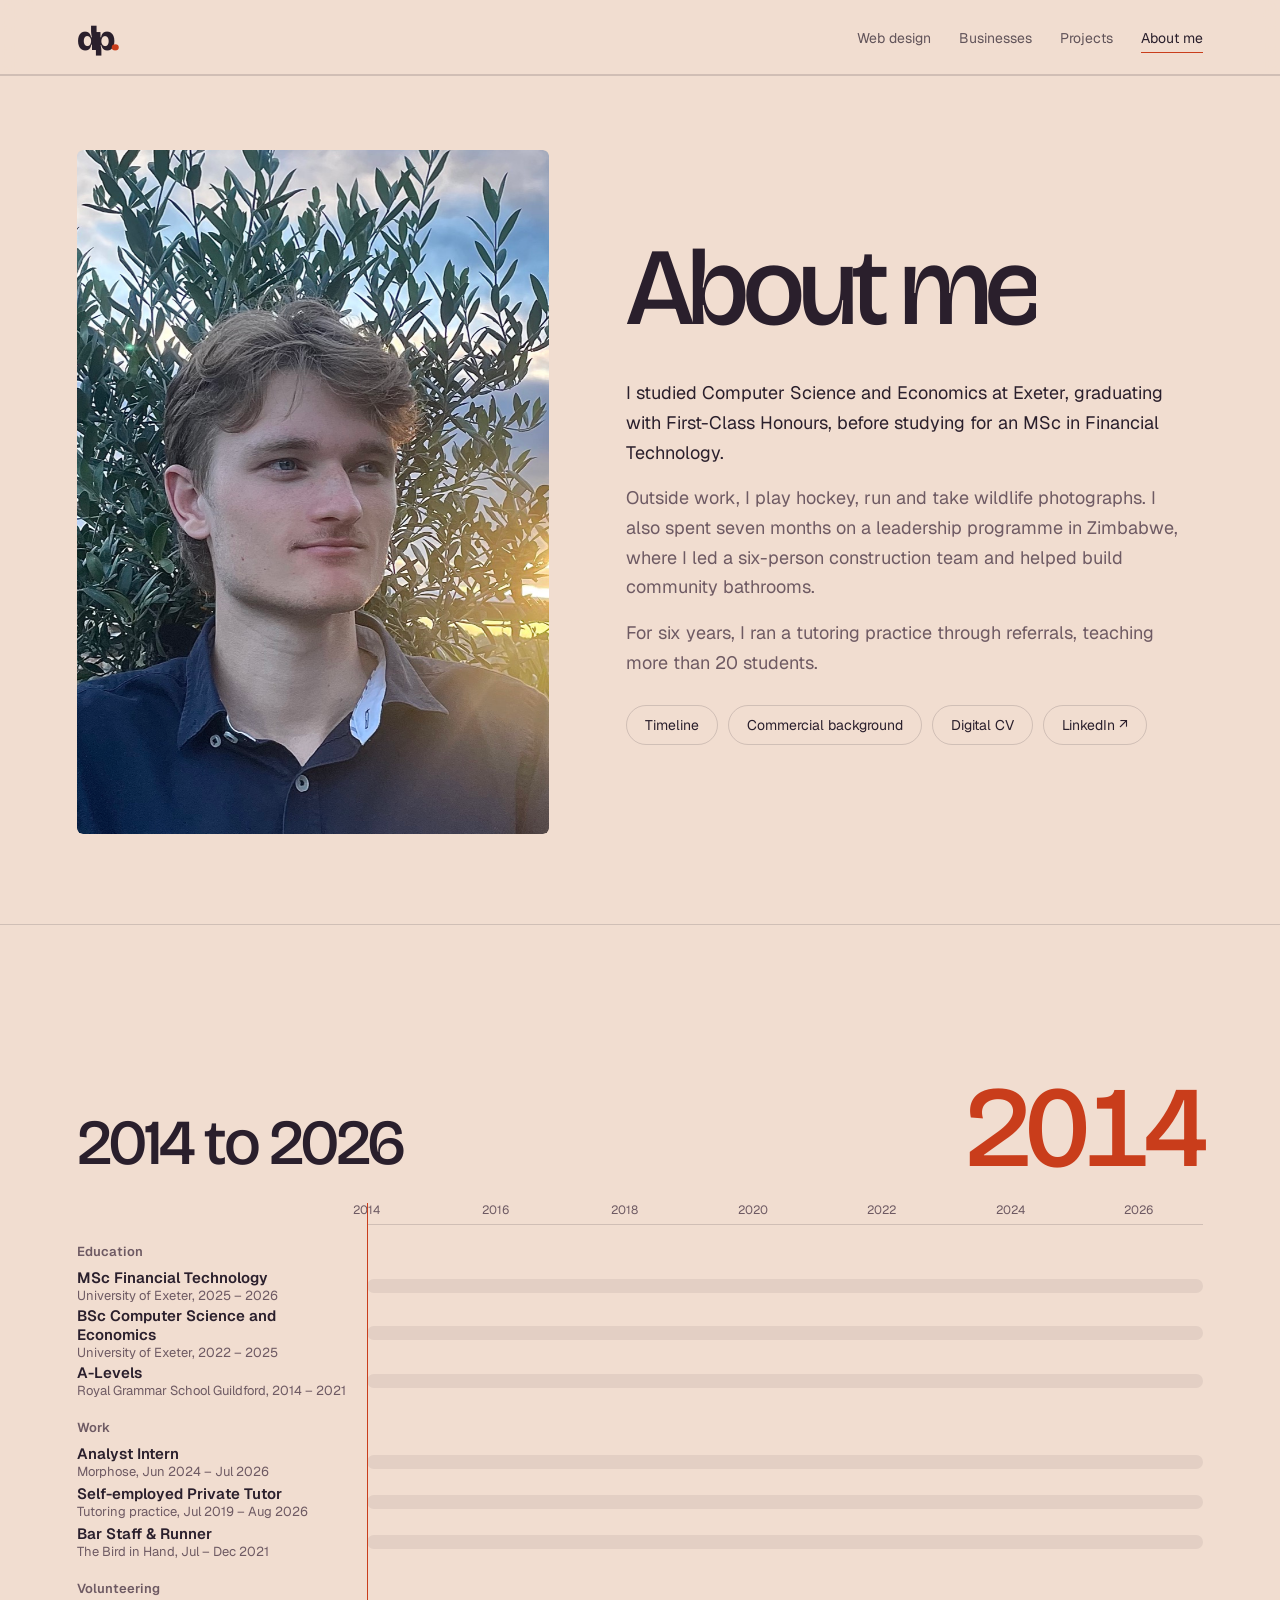
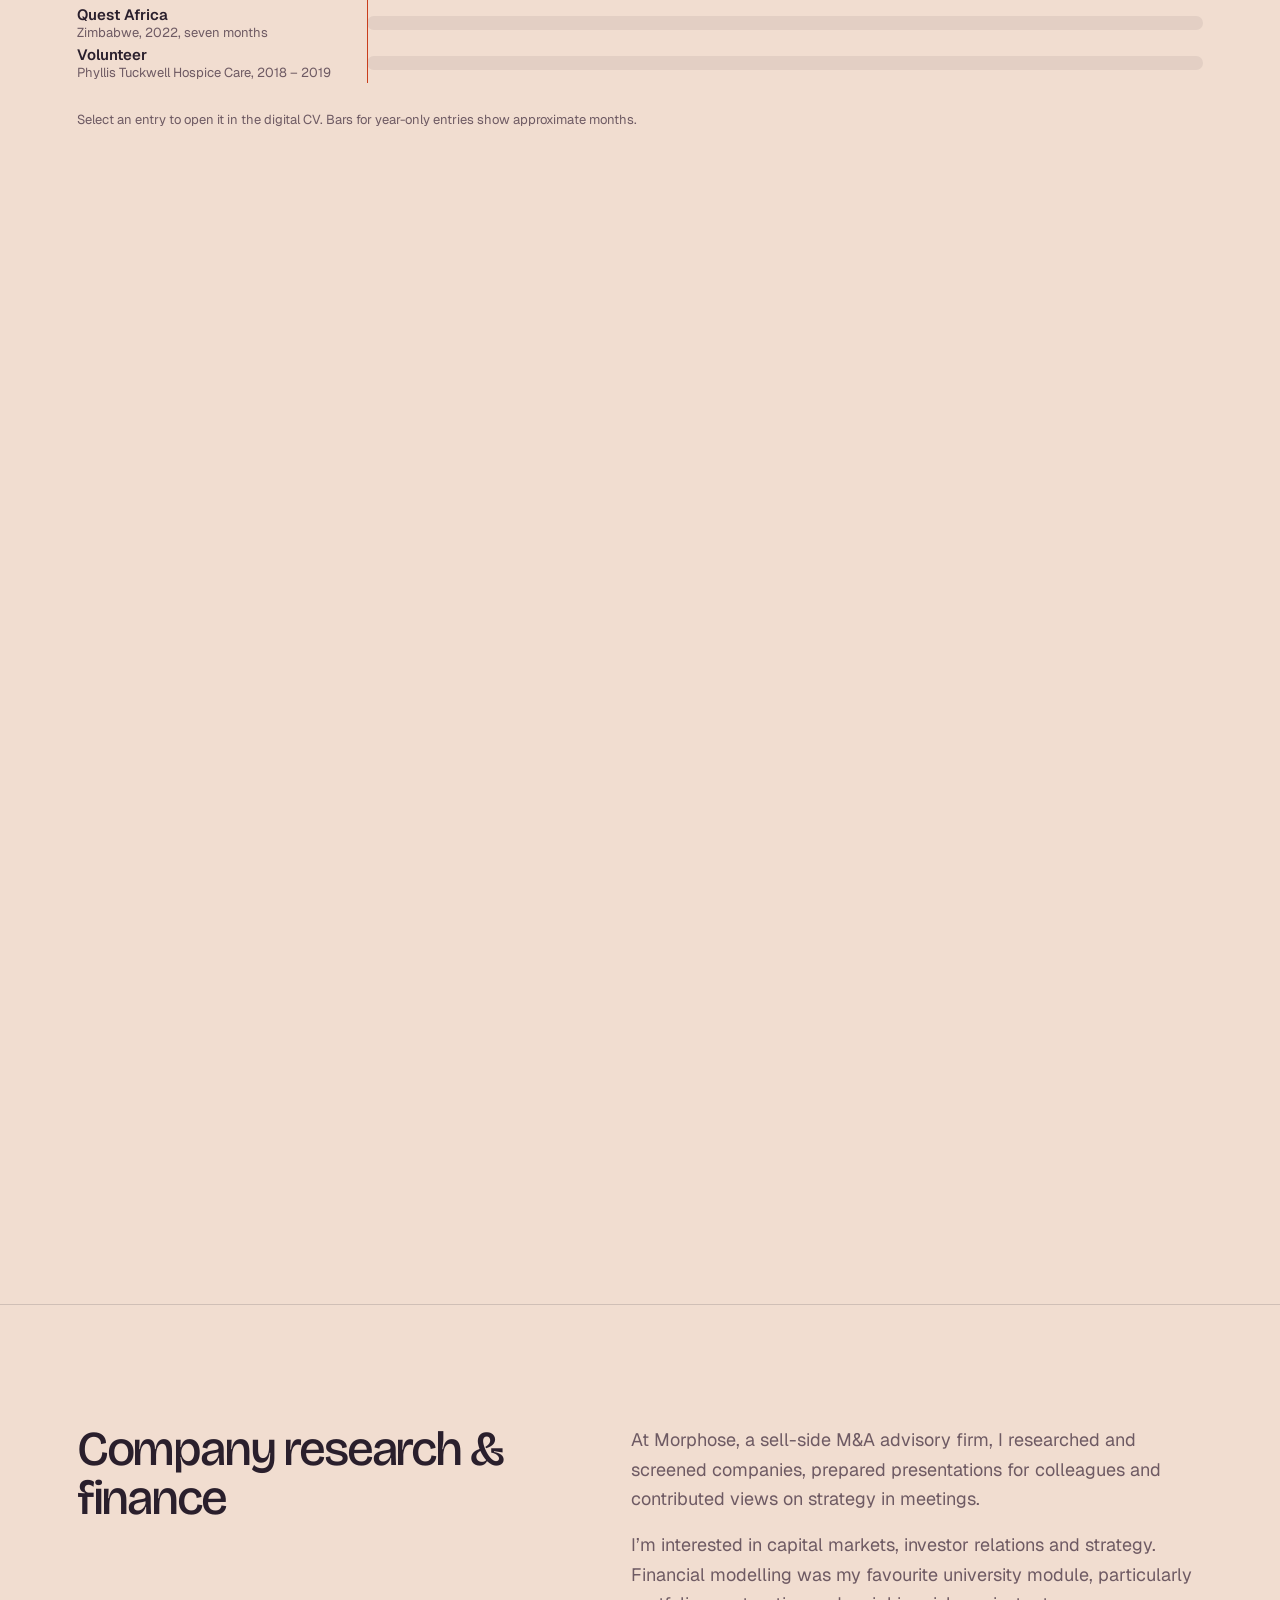
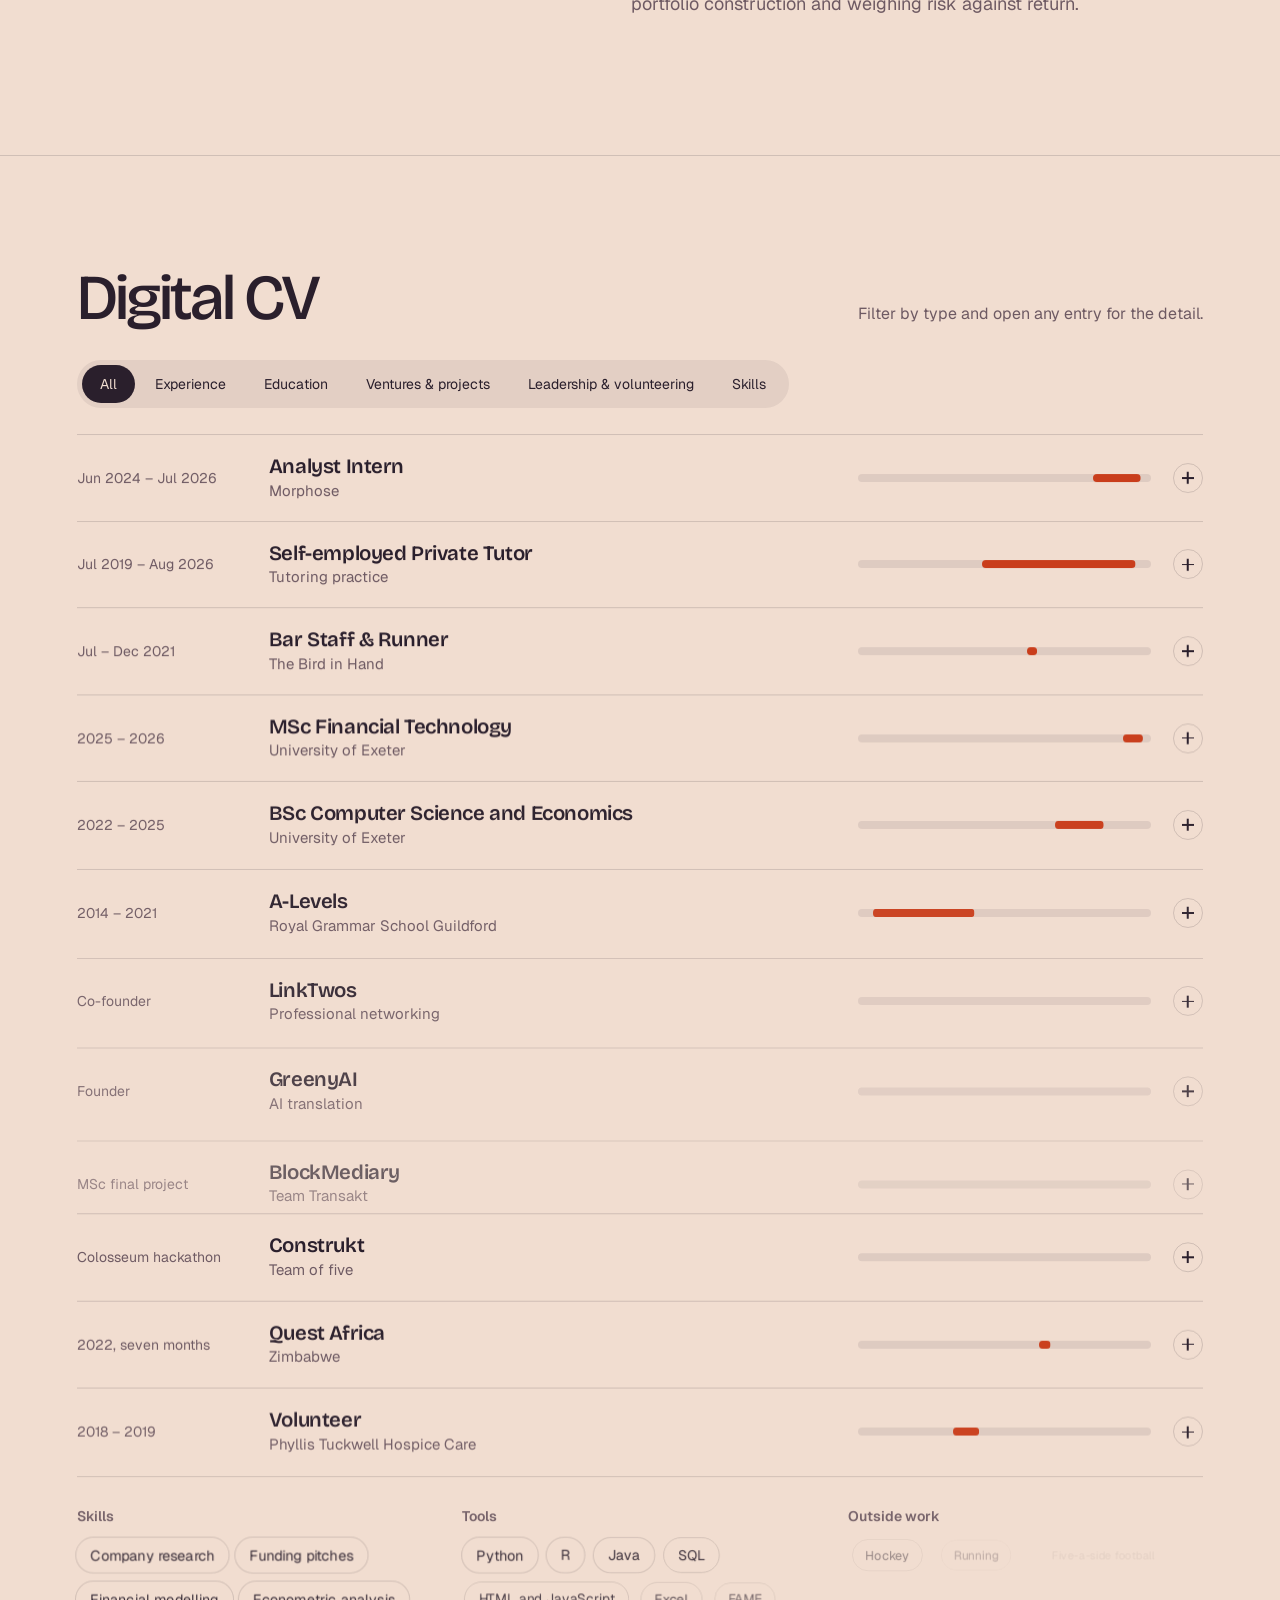
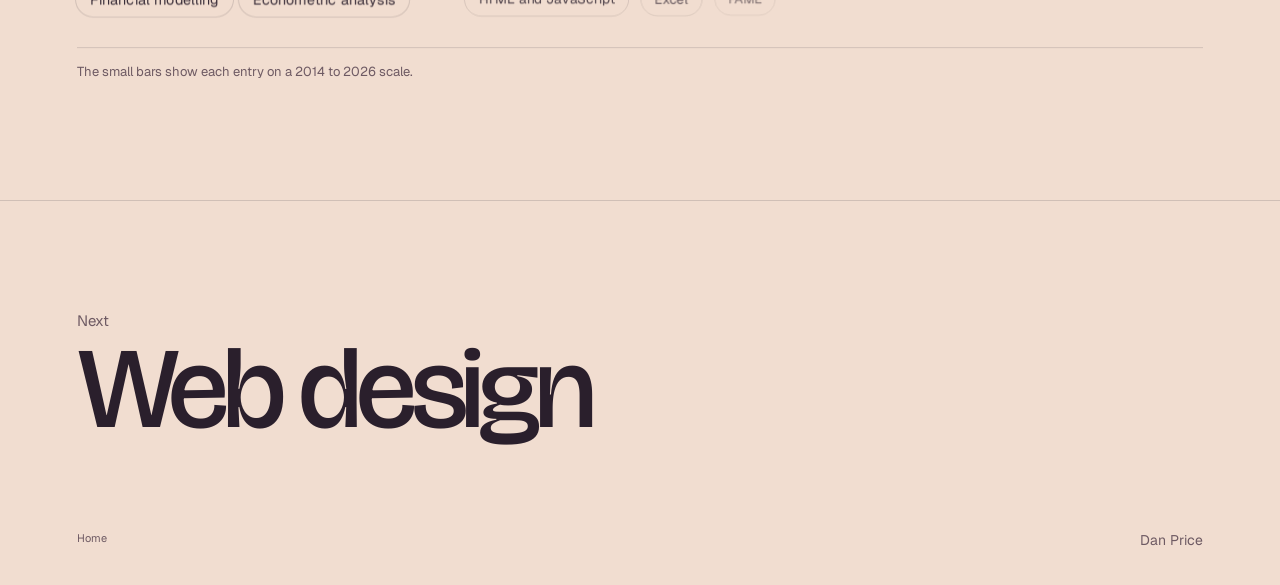
==== about.html @ 8550e6f2 "Deploy portfolio 464f7cd" ====
<!doctype html>
<html lang="en"><head><meta charset="UTF-8"><meta name="viewport" content="width=device-width, initial-scale=1.0"><meta name="theme-color" content="#f1ddd0"><meta name="description" content="About Dan Price: education, work at Morphose, interests and digital CV."><title>About me | Dan Price</title><link rel="icon" href="/favicon.svg" type="image/svg+xml"><link rel="apple-touch-icon" href="/apple-touch-icon.png"><meta property="og:type" content="website"><meta property="og:site_name" content="Dan Price"><meta property="og:title" content="About me | Dan Price"><meta property="og:description" content="About Dan Price: education, work at Morphose, interests and digital CV."><meta property="og:url" content="https://danprice.uk/about"><meta property="og:image" content="https://danprice.uk/og.jpg"><meta property="og:image:width" content="1200"><meta property="og:image:height" content="630"><meta name="twitter:card" content="summary_large_image"><link rel="preconnect" href="https://fonts.googleapis.com"><link rel="preconnect" href="https://fonts.gstatic.com" crossorigin><link href="https://fonts.googleapis.com/css2?family=Bricolage+Grotesque:opsz,wdth,wght@12..96,75..100,200..800&family=Geist:wght@300..700&display=swap" rel="stylesheet">  <script type="module" crossorigin src="/assets/modulepreload-polyfill-B5Qt9EMX.js"></script>
  <script type="module" crossorigin src="/assets/preload-helper-ckwbz45p.js"></script>
  <script type="module" crossorigin src="/assets/gsap-CzGW6FVa.js"></script>
  <script type="module" crossorigin src="/assets/ScrollTrigger-DNECHiyU.js"></script>
  <script type="module" crossorigin src="/assets/main-7VJCcQm9.js"></script>
  <link rel="stylesheet" crossorigin href="/assets/main-CoUcVsZG.css">
</head><body><main id="intro"></main></body></html>
---- assets/main-CoUcVsZG.css ----
:root{font-family:Geist,sans-serif;color:#eef2f0;background:#132634;font-synthesis:none}*{box-sizing:border-box}body{margin:0}button,a{-webkit-tap-highlight-color:transparent}a{color:inherit;text-decoration:none}button{font:inherit;color:inherit;cursor:pointer}a:focus-visible,button:focus-visible{outline:2px solid #f0cb84;outline-offset:7px}button{background:none;border:0}.introduction{height:460svh}.intro-screen{position:sticky;top:0;height:100svh;overflow:hidden;background:radial-gradient(ellipse at 72% 53%,#35546355,transparent 65%),#132634}header{position:absolute;top:25px;left:5%;right:5%;display:flex;align-items:center;justify-content:space-between;z-index:10}.signature{font:800 38px Bricolage Grotesque,sans-serif;letter-spacing:-4px}.signature span{color:#e5bd75}.header-detail{font-size:11px;opacity:.6;margin-left:50px}.work-link{font-size:11px}.work-link span{padding-left:22px;font-size:17px}#portrait-scene{position:absolute;top:0;right:0;bottom:0;left:0;z-index:2}#portrait-scene canvas{position:absolute;top:0;right:0;bottom:0;left:0;display:block}.portrait-fallback{position:absolute;right:12%;top:15%;height:69%;width:34%;object-fit:cover;object-position:50% 50%;transition:opacity .4s}.ready .portrait-fallback{opacity:0;pointer-events:none}.unavailable canvas{display:none}.intro-copy{position:absolute;top:0;right:0;bottom:0;left:0;pointer-events:none;z-index:5}.copy-frame{position:absolute;left:7%;top:29%;width:44%;opacity:0;transform:translateY(20px);transition:opacity .45s,transform .6s}.copy-frame.active{opacity:1;transform:none}.hello{font-size:16px;margin:0 0 24px;color:#e0bf83}.copy-frame h1,.copy-frame h2{font-family:Bricolage Grotesque,sans-serif;font-size:clamp(45px,5.6vw,92px);line-height:1.04;letter-spacing:-4.5px;font-weight:500;margin:0 0 30px}.support{font-size:13px;line-height:1.9;color:#bdcbd0;max-width:315px}.inline-work{display:inline-block;margin-top:19px;font-size:11px;border-bottom:1px solid #c3d0d750;padding-bottom:11px;pointer-events:auto}.inline-work span{margin-left:20px}.ambient-type{position:absolute;bottom:2%;left:5%;font:600 20vw Bricolage Grotesque,sans-serif;letter-spacing:-1.5vw;color:#c6d9e006;white-space:nowrap;pointer-events:none;z-index:0}.portrait-caption{position:absolute;bottom:12%;left:62%;font-size:10px;display:flex;flex-direction:column;gap:7px;z-index:3}.portrait-caption span:last-child{color:#8aa3b1;font-size:9px}.intro-bottom{position:absolute;bottom:30px;left:5%;right:5%;z-index:10;display:flex;justify-content:space-between;align-items:center}.scroll-prompt{display:flex;align-items:center;gap:15px;padding:0;font-size:10px}.scroll-glyph{font-size:24px;color:#e1bd7d}.intro-bottom nav{display:flex;gap:14px;position:absolute;left:50%;transform:translate(-50%)}.intro-bottom nav button{font-size:9px;opacity:.3;padding:10px;border-bottom:1px solid transparent}.intro-bottom nav button[aria-current=step]{opacity:1;border-color:#dfbd85}.motion-toggle{font-size:9px;opacity:.6;padding:10px 0}.reading-progress{position:absolute;bottom:0;width:100%;height:2px;background:#ffffff08;z-index:10}.reading-progress span{display:block;width:100%;height:100%;background:#e0bd7f;transform-origin:left;transform:scaleX(0)}.floating-note{position:absolute;z-index:4;opacity:0;pointer-events:none;width:165px;padding:17px;border:1px solid #afc9d52b;box-shadow:0 20px 45px #04151b55;-webkit-backdrop-filter:blur(18px);backdrop-filter:blur(18px);background:#1e3b4bcc;border-radius:3px}.floating-note>span{font-size:10px;color:#cedce1}.floating-note small{font-size:8px;color:#9eb3be}.note-design{top:17%;right:9%;background:#dedbd0;color:#213b47;width:140px}.note-design>span{color:#425765}.type-sample{font:500 63px Bricolage Grotesque;letter-spacing:-7px;margin:3px 0 7px}.swatches{display:flex;gap:5px}.swatches i{height:15px;width:23px;background:#132634}.swatches i:nth-child(2){background:#7999a9}.swatches i:nth-child(3){background:#f2ce81}.swatches i:nth-child(4){background:#bbbcb0}.note-motion{right:6%;top:49%;width:180px}.note-motion svg{display:block;margin:14px 0 8px;width:100%;overflow:visible}.curve-grid{fill:none;stroke:#9bb3bc33;stroke-width:.5}.motion-curve{fill:none;stroke:#eec98b;stroke-width:2}.note-motion circle{fill:#eef0df}.note-build{right:27%;bottom:17%;width:190px}.mini-button{padding:12px;margin:16px 0 10px;background:#dbbd7f;color:#243743;font-size:11px;display:flex;justify-content:space-between}.selected-work{background:#e7edf0;color:#173748;padding:105px 7% 0}.work-heading{display:flex;justify-content:space-between;align-items:end;gap:30px;margin-bottom:55px}.work-heading p{font-size:12px;line-height:1.8;margin:0 0 20px}.work-heading :is(h1,h2){font:500 clamp(32px,3.4vw,58px)/1.13 "Bricolage Grotesque";letter-spacing:-2px;margin:0}.work-heading>p{margin-bottom:0;color:#4e6874;font-size:11px}.work-heading>p span{display:block;margin-top:15px;color:#6d8189;font-size:9px}.project-grid{display:grid;grid-template-columns:repeat(3,1fr);gap:25px}.project-art{height:330px;position:relative;overflow:hidden;transition:transform .5s}.project:hover .project-art{transform:translateY(-7px)}.project-arrow{position:absolute;top:20px;right:21px;font-size:23px;z-index:2}.project-word{position:absolute;left:24px;bottom:20px;font:500 43px Bricolage Grotesque;letter-spacing:-2px;z-index:2}.focal-project .project-art{background:radial-gradient(ellipse at 50% 40%,#405653,#122220);color:#e5ece4}.lens-illustration{position:absolute;left:26%;top:15%;height:180px;width:180px;transform:rotate(-22deg)}.lens-illustration i{position:absolute;top:0;right:0;bottom:0;left:0;border:9px double #a1b9af;border-radius:50%;background:radial-gradient(circle,#132b30 0,#132b30 24%,#527c7e 25%,#527c7e 28%,#123332 29%,#123332 45%,#1c2229 47%,#1c2229 65%,#495e5a 68%);box-shadow:8px 10px 8px #0005}.lens-illustration i:nth-child(1){transform:translate(32px)}.lens-illustration i:nth-child(2){transform:translate(20px)}.lens-illustration i:nth-child(3){transform:translate(8px);border-color:#d09d75}.vessel-project .project-art{background:#322235;color:#e5d7c0}.scent-illustration{position:absolute;top:25px;right:30px;bottom:50px;left:30px;transform:rotate(25deg)}.scent-illustration i{position:absolute;top:0;right:40px;bottom:0;left:40px;border:8px dotted #d5ad7955;border-radius:50%;transform:rotateY(40deg)}.scent-illustration i:nth-child(2){transform:rotate(55deg);border-width:3px;border-color:#f0d7a6aa}.scent-illustration i:nth-child(3){transform:rotate(-55deg);border-width:2px;border-color:#bc996b}.still-project .project-art{color:#fff}.still-project img{height:100%;width:100%;object-fit:cover;filter:brightness(.87)}.project-info{padding:23px 0 40px}.project-info h3{font-weight:600;font-size:13px;margin:0 0 10px}.project-info p{font-size:11px;margin:0 0 12px}.project-info>span{font-size:9px;color:#71848d}footer{display:flex;justify-content:space-between;align-items:center;border-top:1px solid #17374822;padding:35px 0;font-size:11px;gap:20px}footer>span{font-weight:600}footer p{font-size:10px;color:#6d8189}footer button{font-size:10px}.reduced .copy-frame,.reduced .project-art{transition:none}@media(min-width:1600px){.copy-frame{top:31%}.project-art{height:400px}}@media(max-width:700px){.introduction{height:420svh}header{top:18px;left:6%;right:6%}.signature{font-size:31px}.header-detail{display:none}.work-link{font-size:10px}.work-link span{padding-left:10px}.copy-frame{left:7%;top:14%;width:88%}.hello{font-size:12px;margin-bottom:16px}.copy-frame h1,.copy-frame h2{font-size:43px;letter-spacing:-2.5px;line-height:1.06;margin-bottom:15px}.support{font-size:11px;line-height:1.7;max-width:275px}.inline-work{font-size:10px;margin-top:3px;padding-bottom:7px}.portrait-caption{bottom:12%;left:9%;font-size:9px}.portrait-caption span:last-child{font-size:8px}.portrait-fallback{top:42%;right:19%;width:62%;height:42%}.ambient-type{font-size:34vw;bottom:15%}.intro-bottom{left:7%;right:7%;bottom:19px}.scroll-prompt{font-size:0;gap:0}.scroll-glyph{font-size:23px}.intro-bottom nav{gap:10px}.motion-toggle{font-size:8px}.floating-note{padding:11px}.note-design{top:42%;right:auto;left:5%;width:95px}.type-sample{font-size:40px;letter-spacing:-4px}.swatches{gap:3px}.swatches i{width:15px;height:10px}.note-motion{top:55%;right:3%;width:112px}.note-motion svg{margin:8px 0 4px}.floating-note>span{font-size:8px}.floating-note small{font-size:6px}.note-build{right:16%;bottom:13%;width:132px}.mini-button{font-size:8px;padding:8px;margin:9px 0 6px}.selected-work{padding:65px 7% 0}.work-heading{display:block;margin-bottom:35px}.work-heading :is(h1,h2){font-size:33px;letter-spacing:-1.5px}.work-heading>p{margin-top:25px}.project-grid{grid-template-columns:1fr;gap:5px}.project-art{height:310px}.project-info{padding:20px 0 30px}footer{flex-wrap:wrap;gap:10px}footer p{order:3;flex-basis:100%;font-size:9px}footer button{font-size:9px}}@media(max-height:650px)and (min-width:701px){.copy-frame{top:24%}.copy-frame h1,.copy-frame h2{font-size:50px}.portrait-caption{bottom:14%}}.site-nav{display:flex;gap:25px;align-items:center;font-size:11px}.site-nav a{padding:10px 0}.site-nav a:hover{color:#e0bf83}.copy-frame .support{max-width:325px}.real-work{border-top:1px solid #17374822;padding:28px 0 65px;display:grid;grid-template-columns:1fr 2fr 1fr;gap:35px;align-items:start;font-size:11px}.real-work>span{font-weight:600}.real-work p{margin:0;line-height:1.9;max-width:475px}.real-work a{font-size:10px;justify-self:end;border-bottom:1px solid #17374855;padding-bottom:7px}.ventures-section{background:#d7e2e4;color:#173748;padding:95px 7%}.section-intro{display:grid;grid-template-columns:1fr 2fr;gap:22px 35px;margin-bottom:65px}.section-intro>p:first-child{grid-column:1;font-size:12px}.section-intro :is(h1,h2){grid-column:2;margin:0;font:500 clamp(36px,4.1vw,64px)/1.08 "Bricolage Grotesque";letter-spacing:-2.6px}.section-intro>p:last-child{grid-column:2;font-size:13px;line-height:1.85;max-width:510px;margin:0;color:#4e6874}.venture-row{display:grid;grid-template-columns:1fr 2fr;gap:35px;border-top:1px solid #17374830;padding:45px 0}.venture-row:last-child{padding-bottom:0}.venture-symbol{display:inline-flex;height:55px;min-width:55px;border-radius:50%;align-items:center;justify-content:center;background:#294d62;color:#e7edf0;font-size:22px;margin-bottom:15px}.greeny-symbol{background:#386349;font:500 36px Bricolage Grotesque;letter-spacing:-4px;padding-right:4px}.venture-identity h3{font:500 30px Bricolage Grotesque;letter-spacing:-1px;margin:0 0 8px}.venture-identity p{font-size:10px;color:#627a86}.venture-story>p{font-size:15px;line-height:1.85;max-width:570px;margin:0 0 24px}.venture-evidence{display:flex;align-items:center;gap:24px;margin:25px 0}.venture-evidence strong{font:500 40px Bricolage Grotesque;letter-spacing:-2px}.venture-evidence span{font-size:11px;line-height:1.7;color:#516f7b;max-width:220px}.venture-story a,.business-copy a,.profile-link{display:inline-block;font-size:11px;border-bottom:1px solid currentColor;padding:0 0 8px;margin-top:8px}.business-section{padding:90px 7%;display:grid;grid-template-columns:1fr 1fr;gap:70px;background:#203b4b;color:#e8eeeb}.section-label{font-size:12px;color:#dabd85;margin:0 0 24px}.business-section h2,.about-copy :is(h1,h2){font:500 clamp(31px,3.4vw,52px)/1.13 "Bricolage Grotesque";letter-spacing:-2px;margin:0 0 24px}.business-copy p{font-size:14px;line-height:1.9;color:#c7d5da;margin:0 0 19px}.business-copy a{color:#e0bf83}.about-section{background:#edf0ec;color:#203b4b;padding:100px 7% 0}.about-layout{display:grid;grid-template-columns:.85fr 1.15fr;gap:9%;align-items:center}.about-image{position:relative;max-width:400px}.about-image img{width:100%;height:480px;object-fit:cover;object-position:48% 50%;display:block}.about-image>span{position:absolute;bottom:20px;left:23px;color:#fff;font-size:12px}.about-copy .section-label{color:#6e827f}.about-copy>p:not(.section-label){font-size:13px;line-height:1.9;color:#506b76;max-width:550px;margin:0 0 17px}.digital-cv{margin:80px 0 65px;border-top:1px solid #17374840;border-bottom:1px solid #17374840}.digital-cv summary{cursor:pointer;display:flex;justify-content:space-between;align-items:center;padding:27px 0;list-style:none}.digital-cv summary::-webkit-details-marker{display:none}.digital-cv summary:focus-visible{outline:2px solid #365a70;outline-offset:5px}.digital-cv summary span{font-size:10px;color:#617b85}.digital-cv h3{font:500 32px Bricolage Grotesque;letter-spacing:-1px;margin:6px 0 0}.digital-cv summary .cv-toggle{font-size:35px;color:#203b4b;font-weight:400;transition:transform .3s}.digital-cv[open] .cv-toggle{transform:rotate(45deg)}.cv-content{display:grid;grid-template-columns:1fr 1fr;gap:65px;padding:20px 0 40px}.cv-column h4{font-size:16px;margin:28px 0 25px;border-bottom:1px solid #17374822;padding-bottom:12px}.cv-column h4:first-child{margin-top:0}.cv-column article{margin-bottom:23px}.cv-column article>span{font-size:10px;color:#71838b}.cv-column h5{font-size:13px;margin:7px 0;font-weight:600}.cv-column p{font-size:12px;line-height:1.85;margin:8px 0;color:#506b76}.reduced .cv-toggle{transition:none}@media(max-width:700px){.site-nav{gap:16px;font-size:10px}.header-detail{display:none}.copy-frame h1,.copy-frame h2{font-size:40px}.copy-frame .support{font-size:10px;max-width:290px}.copy-frame .inline-work{font-size:10px;margin-top:0;padding-bottom:6px}.real-work{grid-template-columns:1fr;gap:14px;padding-bottom:40px}.real-work a{justify-self:start}.ventures-section{padding:60px 7%}.section-intro{display:block;margin-bottom:35px}.section-intro :is(h1,h2){font-size:37px;letter-spacing:-1.8px;margin:20px 0}.section-intro>p:last-child{font-size:12px}.venture-row{grid-template-columns:1fr;gap:12px;padding:30px 0}.venture-symbol{height:42px;min-width:42px;font-size:19px;margin-bottom:10px}.venture-identity h3{font-size:28px}.venture-story>p{font-size:13px}.venture-evidence strong{font-size:34px}.venture-evidence span{font-size:10px}.business-section{padding:60px 7%;grid-template-columns:1fr;gap:12px}.business-copy p{font-size:13px}.about-section{padding:65px 7% 0}.about-layout{grid-template-columns:1fr;gap:35px}.about-image{max-width:none}.about-image img{height:330px;object-position:50% 45%}.about-copy :is(h1,h2){font-size:37px}.cv-content{grid-template-columns:1fr;gap:20px}.digital-cv{margin:45px 0}.digital-cv h3{font-size:28px}.digital-cv summary>div>span{font-size:9px}}.venture-evidence strong{white-space:nowrap;flex-shrink:0}.independent-projects{background:#203b4b;color:#e8eeeb;padding:85px 7% 95px}.projects-heading{display:grid;grid-template-columns:1fr 2fr;gap:20px 35px;margin-bottom:45px}.projects-heading .section-label{margin:5px 0}.projects-heading :is(h1,h2){font:500 clamp(36px,4.1vw,64px)/1.08 "Bricolage Grotesque";letter-spacing:-2.6px;margin:0}.projects-heading>p:last-child{grid-column:2;font-size:13px;line-height:1.85;color:#bacdd5;margin:0}.research-grid{display:grid;grid-template-columns:1fr 1fr;gap:45px}.research-project{border-top:1px solid #afc5ce44;padding-top:30px}.project-diagram{height:125px;display:flex;gap:14px;align-items:center;justify-content:center;background:#173240;margin-bottom:25px}.project-diagram span{font-size:11px;padding:15px;border:1px solid #a1b9c04d}.project-diagram i{font-style:normal;color:#dbbd85}.milestone-diagram{background:#2c454b}.research-project .project-context{font-size:10px;color:#dabc87}.research-project h3{font:500 30px Bricolage Grotesque;letter-spacing:-1px;margin:12px 0 18px}.research-project>p:not(.project-context),.research-project details p{font-size:13px;line-height:1.85;color:#c3d2d8;max-width:520px}.research-project details{margin-top:24px}.research-project summary{cursor:pointer;font-size:11px;padding:12px 0;color:#e3c58f}.research-project summary:focus-visible{outline:2px solid #e3c58f;outline-offset:4px}.career-background{display:grid;grid-template-columns:1fr 1.4fr;gap:65px;border-top:1px solid #17374825;margin-top:65px;padding-top:45px}.career-background .section-label{color:#617b85}.career-background h3{font:500 30px/1.2 Bricolage Grotesque;letter-spacing:-1px;margin:0}.career-background>div>p:not(.section-label){font-size:13px;line-height:1.85;color:#506b76;margin:0 0 17px}@media(max-width:700px){.site-nav{gap:13px;font-size:9px}.independent-projects{padding:60px 7%}.projects-heading{display:block}.projects-heading :is(h1,h2){font-size:37px;margin:20px 0;letter-spacing:-1.8px}.projects-heading>p:last-child{font-size:12px}.research-grid{grid-template-columns:1fr;gap:35px}.project-diagram{gap:9px}.project-diagram span{font-size:10px;padding:12px}.career-background{grid-template-columns:1fr;gap:25px;margin-top:40px;padding-top:30px}.career-background h3{font-size:29px}}@media(max-width:360px){.site-nav{gap:9px;font-size:8px}}.category-directory{padding:70px 7% 0;background:#e7edf0;color:#173748}.directory-heading>p{font-size:12px;color:#597582;margin:0 0 18px}.directory-heading h2{font:500 clamp(34px,4vw,55px)/1.1 "Bricolage Grotesque";letter-spacing:-2px;margin:0 0 40px}.category-links{display:grid;grid-template-columns:1fr 1fr;gap:0 55px;padding-bottom:35px}.category-links>a{padding:25px 0 30px;border-top:1px solid #17374835;display:block}.category-name{font:500 28px Bricolage Grotesque;letter-spacing:-1px}.category-links p{font-size:13px;line-height:1.8;color:#58727d;max-width:390px;margin:15px 0 22px}.category-cta{font-size:11px}.category-links>a:hover .category-cta{text-decoration:underline;text-underline-offset:5px}.category-header{position:relative;top:auto;left:auto;right:auto;height:100px;margin:0;padding:0 7%;background:#132634;color:#eef2f0}.category-header .site-nav a[aria-current=page]{color:#e0bf83;border-bottom:1px solid #e0bf83}.category-page .selected-work,.category-page .ventures-section,.category-page .independent-projects,.category-page .about-section{padding-top:65px}.category-footer{margin:0;padding:30px 7%;background:#132634;color:#eef2f0;border:0}.category-page footer a{font-size:11px}.category-directory footer>span:last-of-type{font-size:10px;color:#6d8189}@media(max-width:700px){.category-directory{padding:50px 7% 0}.category-links{grid-template-columns:1fr;gap:0}.directory-heading h2{font-size:35px}.category-name{font-size:26px}.category-links p{font-size:12px}.category-header{height:85px;padding:0 6%;margin:0}.category-page .selected-work,.category-page .ventures-section,.category-page .independent-projects,.category-page .about-section{padding-top:40px}.category-directory footer>span:last-of-type{display:none}}.business-brand-mark{display:block;width:80px;height:auto;margin-bottom:20px}.business-wordmark{display:block;width:190px;height:auto;max-width:100%}.business-tree{display:block;width:73px;height:auto;margin-bottom:16px}@media(max-width:700px){.business-brand-mark{width:65px;margin-bottom:16px}.business-wordmark{width:170px}.business-tree{width:64px}}.mini-flow{display:grid;gap:3px;margin:12px 0;color:#dce6e9;font-size:9px}.mini-flow i{font-style:normal;color:#e0bf83}.mini-flow span{border-bottom:1px solid #b7ccd326;padding:3px 0}.note-build .mini-button{background:none;color:#dce6e9;padding:0;margin:18px 0 10px;font-size:20px}.note-build small{font-size:15px;color:#dce6e9}.intro-bottom nav button{font-size:11px;opacity:.7;padding:12px 8px}.support{font-size:15px;line-height:1.75}.inline-work{font-size:13px}.work-heading>p,.project-info p,.real-work{font-size:14px}.work-heading>p span,.project-info>span{font-size:12px;color:#526c77}.work-saving{font:500 32px Bricolage Grotesque;letter-spacing:-1px;justify-self:end}.work-saving span{display:block;font:12px Geist;letter-spacing:0;margin-top:6px}@media(max-width:700px){.intro-bottom{flex-wrap:wrap;row-gap:8px}.intro-bottom nav{position:static;transform:none;order:-1;flex-basis:100%;justify-content:center;gap:12px}.intro-bottom nav button{font-size:11px;padding:10px 5px}.scroll-prompt{font-size:11px;gap:10px}.motion-toggle{font-size:11px}.copy-frame .support{font-size:12px;line-height:1.65;max-width:310px}.copy-frame .inline-work{font-size:12px;margin-top:3px}.portrait-caption{display:none}.work-saving{justify-self:start}.site-nav{font-size:10px;gap:12px}}@media(max-width:700px){.mini-flow{font-size:7px;gap:1px;margin:6px 0}.note-build .mini-button{font-size:15px;margin:10px 0 7px}.note-build small{font-size:12px}}.hero-line{display:block;overflow:hidden;padding-bottom:.05em;margin-bottom:-.05em}.hero-line>span{display:inline-block}.site-nav a{white-space:nowrap}@media(max-width:330px){.intro-screen header .site-nav{gap:8px;font-size:11px}.intro-screen .signature{font-size:28px}}@view-transition{navigation:auto}::view-transition-group(*){animation-duration:.75s;animation-timing-function:cubic-bezier(.76,0,.24,1)}::view-transition-old(root){animation:.7s cubic-bezier(.76,0,.24,1) both vt-out}::view-transition-new(root){animation:.7s cubic-bezier(.16,1,.3,1) both vt-in}@keyframes vt-out{to{transform:scale(.97);filter:brightness(.85)}}@keyframes vt-in{0%{opacity:0;transform:translateY(36px)}}@media(prefers-reduced-motion:reduce){::view-transition-group(*),::view-transition-old(*),::view-transition-new(*){animation:none!important}}body[data-page]{--line:color-mix(in srgb,var(--ink) 16%,transparent);background:var(--field);color:var(--ink)}body[data-page=web-design]{--field:#1a1631;--ink:#eceaf2;--muted:#b3aecb;--accent:#ff5b35;--panel:#231e40}body[data-page=businesses]{--field:#262a1b;--ink:#eceddc;--muted:#babf9f;--accent:#c9d68a;--panel:#1d2014}body[data-page=projects]{--field:#1a1631;--ink:#eceaf2;--muted:#b3aecb;--accent:#ff5b35;--panel:#231e40}body[data-page=about]{--field:#f1ddd0;--ink:#2a1f2c;--muted:#6e5a63;--accent:#c93d1b;--panel:#e6cdbd}.category-page #intro{background:var(--field);color:var(--ink)}.page-body{overflow-x:clip}.category-page ::selection{background:var(--accent);color:var(--field)}.category-page a:focus-visible,.category-page button:focus-visible,.category-page summary:focus-visible{outline:2px solid var(--accent);outline-offset:5px}.page-header{position:fixed;top:0;left:0;right:0;height:76px;padding:0 6%;display:flex;align-items:center;justify-content:space-between;z-index:50;background:color-mix(in srgb,var(--field) 84%,transparent);backdrop-filter:blur(14px);-webkit-backdrop-filter:blur(14px);view-transition-name:site-header}.page-header .signature{font-size:34px}.page-header .signature span{color:var(--accent)}.page-header .site-nav{font-size:14px;gap:28px}.page-header .site-nav a{position:relative;padding:8px 0;opacity:.72;transition:opacity .2s}.page-header .site-nav a:hover{color:inherit;opacity:1}.page-header .site-nav a[aria-current=page]{opacity:1}.page-header .site-nav a:after{content:"";position:absolute;left:0;right:0;bottom:2px;height:1.5px;background:var(--accent);transform:scaleX(0);transform-origin:right;transition:transform .35s cubic-bezier(.76,0,.24,1)}.page-header .site-nav a:hover:after,.page-header .site-nav a[aria-current=page]:after{transform:scaleX(1);transform-origin:left}.page-scrollbar{position:absolute;left:0;right:0;bottom:0;height:2px;background:var(--line)}.page-scrollbar i{display:block;height:100%;background:var(--accent);transform:scaleX(0);transform-origin:left}.page-hero{min-height:74svh;padding:150px 6% 70px;display:flex;align-items:flex-end;background:var(--field);view-transition-name:page-field}.page-title{font:500 clamp(64px,11.5vw,196px)/.9 "Bricolage Grotesque",sans-serif;letter-spacing:-.055em;margin:0 0 34px;view-transition-name:page-title;width:fit-content}.page-title .line{display:block;overflow:hidden;padding-bottom:.06em}.page-title .line>span{display:inline-block}.page-lede{font-size:clamp(17px,1.5vw,21px);line-height:1.6;max-width:44ch;color:var(--muted);margin:0 0 34px}.page-index{display:flex;flex-wrap:wrap;gap:10px}.page-index a{font-size:14px;padding:10px 18px;border:1px solid var(--line);border-radius:99px;transition:background .25s,color .25s,border-color .25s}.page-index a:hover{background:var(--ink);color:var(--field);border-color:var(--ink)}.demo-kind{font-size:14px;color:var(--muted);margin:0 0 10px}.category-page h2{font:500 clamp(42px,5vw,84px)/1 "Bricolage Grotesque",sans-serif;letter-spacing:-.045em;margin:0 0 16px}.demo-sum{font-size:18px;line-height:1.55;max-width:34ch;margin:0 0 26px}.text-link{display:inline-flex;gap:14px;align-items:center;font-size:15px;font-weight:500;padding-bottom:8px;margin-top:22px;background:linear-gradient(currentColor,currentColor) 0 100%/100% 1px no-repeat;transition:background-size .4s cubic-bezier(.76,0,.24,1)}.text-link:hover{background-size:0 1px;background-position:100% 100%}.text-link span{transition:transform .35s}.text-link:hover span{transform:translate(3px,-3px)}.graphic-note{position:absolute;right:0;bottom:-6px;margin:0;font-size:12px;color:var(--muted)}.steps{list-style:none;padding:0;margin:0;counter-reset:step;max-width:430px}.step{counter-increment:step;position:relative;padding:13px 0 13px 44px;border-top:1px solid var(--line);opacity:.4;transition:opacity .4s}.step:before{content:counter(step,decimal-leading-zero);position:absolute;left:0;top:15px;font:500 13px Bricolage Grotesque;color:var(--muted);transition:color .4s}.step h3{font:600 17px/1.3 Geist,sans-serif;margin:0}.step p{margin:0;font-size:15px;line-height:1.6;color:var(--muted);overflow:hidden;max-height:0;transition:max-height .55s cubic-bezier(.76,0,.24,1),margin .5s}.step.is-active{opacity:1}.step.is-active:before{color:var(--accent)}.step.is-active p{max-height:120px;margin-top:6px}.step.is-done{opacity:.62}.demo-progress{position:absolute;left:6%;right:6%;bottom:22px;height:2px;background:var(--line)}.demo-progress i{display:block;height:100%;background:var(--accent);transform:scaleX(0);transform-origin:left}.more-studies{padding:20px 6% 110px}.more-studies h2{font-size:clamp(32px,3vw,46px);margin-bottom:30px}.study-list{display:grid;grid-template-columns:repeat(3,1fr);gap:28px}.study{display:grid;grid-template-columns:1fr auto;gap:6px 16px}.study-art{grid-column:1/-1;height:220px;border-radius:16px;position:relative;overflow:hidden;margin-bottom:14px;transition:transform .6s cubic-bezier(.16,1,.3,1)}.study:hover .study-art{transform:translateY(-6px)}.study-name{font:600 17px Bricolage Grotesque;letter-spacing:-.01em}.study-text{grid-column:1;font-size:15px;line-height:1.55;color:var(--muted)}.study-go{grid-row:2;grid-column:2;font-size:18px;transition:transform .35s}.study:hover .study-go{transform:translate(3px,-3px)}.art-aura{background:#34465a}.art-aura i{position:absolute;left:50%;top:50%;border-radius:50%;border:2px solid #c98a5e;transform:translate(-50%,-50%);transition:transform .8s cubic-bezier(.16,1,.3,1)}.art-aura i:nth-child(1){width:150px;height:150px;border-color:#dfe8ee55}.art-aura i:nth-child(2){width:100px;height:100px}.art-aura i:nth-child(3){width:40px;height:40px;background:#c98a5e}.study:hover .art-aura i:nth-child(1){transform:translate(-50%,-50%) translate(-60px) scale(.9)}.study:hover .art-aura i:nth-child(3){transform:translate(-50%,-50%) translate(60px) scale(1.3)}.art-goodform{background:#2437b8;display:grid;grid-template-columns:repeat(3,14px);gap:22px;place-content:center}.art-goodform i{width:14px;height:14px;border-radius:50%;background:#f4d76b;transition:transform .8s cubic-bezier(.34,1.56,.64,1)}.study:hover .art-goodform i{transform:translate(calc(cos(var(--a)) * 46px - var(--dx)),calc(sin(var(--a)) * 46px - var(--dy)))}.art-goodform i:nth-child(1){--a:0deg;--dx:-36px;--dy:-36px}.art-goodform i:nth-child(2){--a:40deg;--dx:0px;--dy:-36px}.art-goodform i:nth-child(3){--a:80deg;--dx:36px;--dy:-36px}.art-goodform i:nth-child(4){--a:120deg;--dx:-36px;--dy:0px}.art-goodform i:nth-child(5){--a:160deg;--dx:0px;--dy:0px}.art-goodform i:nth-child(6){--a:200deg;--dx:36px;--dy:0px}.art-goodform i:nth-child(7){--a:240deg;--dx:-36px;--dy:36px}.art-goodform i:nth-child(8){--a:280deg;--dx:0px;--dy:36px}.art-goodform i:nth-child(9){--a:320deg;--dx:36px;--dy:36px}.art-passage{background:#253442;perspective:400px}.art-passage i{position:absolute;top:18%;right:26%;bottom:18%;left:26%;border:1.5px solid #cfdbe499;transition:transform .9s cubic-bezier(.16,1,.3,1)}.art-passage i:nth-child(1){transform:translateZ(-160px)}.art-passage i:nth-child(2){transform:translateZ(-60px)}.art-passage i:nth-child(3){transform:translateZ(40px)}.study:hover .art-passage i:nth-child(1){transform:translateZ(-40px)}.study:hover .art-passage i:nth-child(2){transform:translateZ(60px)}.study:hover .art-passage i:nth-child(3){transform:translateZ(200px);opacity:0}.venture{height:230svh;position:relative}.venture+.venture{border-top:1px solid var(--line)}.venture-sticky{position:sticky;top:0;height:100svh;padding:100px 6% 56px;display:grid;grid-template-columns:minmax(300px,.8fr) minmax(0,1.2fr);gap:6vw;align-items:center}.venture-copy>p{font-size:17px;line-height:1.65;max-width:38ch;margin:0 0 14px}.venture-copy .venture-role{font-size:14px;color:var(--muted);margin-bottom:18px}.venture-copy h2{margin-bottom:6px}.venture-logo{display:block;width:min(300px,70%);height:auto;margin-bottom:12px}.venture-tree{display:block;width:84px;height:auto;margin-bottom:14px}.grant-board{position:relative;height:min(72svh,620px)}.grant-total{position:absolute;left:0;top:0;display:flex;align-items:baseline;gap:14px}.grant-total strong{font:500 clamp(96px,11vw,170px)/.8 "Bricolage Grotesque";letter-spacing:-.06em;color:var(--accent);font-variant-numeric:tabular-nums;min-width:.62em}.grant-total>span{font-size:17px;color:var(--muted)}.grant-mark{position:absolute;right:4%;top:6%;width:min(260px,40%);height:auto;opacity:.9;transform-origin:center}.grant-cards{position:absolute;left:12%;right:8%;bottom:20%;height:250px}.grant-card{position:absolute;left:0;right:0;height:92px;border-radius:14px;background:#eceddc;color:#262a1b;padding:18px 24px;display:flex;flex-direction:column;justify-content:center;gap:4px;box-shadow:0 26px 50px -24px #041614;opacity:0}.grant-card:nth-child(1){top:0;left:0;right:14%}.grant-card:nth-child(2){top:78px;left:9%;right:6%}.grant-card:nth-child(3){top:156px;left:3%;right:10%}.grant-card span{font-size:13px;color:#5f6448}.grant-card strong{font:600 clamp(20px,2vw,27px) "Bricolage Grotesque";letter-spacing:-.02em}.grant-nomination{position:absolute;right:0;bottom:0;padding:16px 20px;border:1px solid var(--accent);border-radius:14px;display:flex;flex-direction:column;gap:2px;opacity:0;background:var(--field)}.grant-nomination span,.grant-nomination small{font-size:13px;color:var(--muted)}.grant-nomination strong{font:600 19px Bricolage Grotesque;color:var(--accent)}.venture-stats{display:flex;gap:36px;margin:24px 0 4px}.venture-stats strong{display:block;font:500 clamp(36px,3.6vw,54px)/1 "Bricolage Grotesque";letter-spacing:-.04em;font-variant-numeric:tabular-nums}.venture-stats span{font-size:14px;color:var(--muted)}.translate-graphic{position:relative;height:min(70svh,600px);display:grid;grid-template-columns:1fr 1fr;gap:6%;align-items:center}.doc{position:relative;aspect-ratio:3/4;max-height:100%;border-radius:10px;background:#f1efdf;padding:52px 9% 30px;box-shadow:0 36px 70px -30px #041614;overflow:hidden}.doc-source{transform:rotate(-2.5deg)}.doc-target{transform:rotate(2deg) translateY(24px)}.doc-label{position:absolute;top:18px;left:9%;font-size:13px;color:#5b6f61}.doc-lines i{display:block;height:7px;width:var(--w);margin:0 0 11px;border-radius:4px;background:#262a1b2e;transition:background .3s}.doc-lines i.gap{background:none}.doc-source .doc-lines i.is-read:not(.gap){background:#262a1b6b}.doc-target .doc-lines i:not(.gap){background:#2f6b4f;transform:scaleX(0);transform-origin:left}.doc-beam{position:absolute;left:0;right:0;top:calc(46px + var(--y,0%) * .8);height:2px;background:var(--accent);box-shadow:0 0 18px 4px #c2d99b88;opacity:0;transition:opacity .3s}.translate-graphic .graphic-note{bottom:-4px}.about-hero{align-items:center;padding-bottom:90px}.about-hero-grid{display:grid;grid-template-columns:minmax(0,.9fr) minmax(0,1.1fr);gap:6vw;align-items:center;width:100%}.about-portrait{margin:0;height:min(76svh,720px)}.portrait-mask{height:100%;overflow:hidden;border-radius:6px}.portrait-mask img{width:100%;height:100%;object-fit:cover;object-position:48% 40%;transform:scale(1.08);will-change:transform}.about-intro .page-title{font-size:clamp(60px,8.6vw,150px)}.about-intro>p{font-size:18px;line-height:1.65;max-width:46ch;margin:0 0 16px;color:var(--muted)}.about-intro>p:first-of-type{color:var(--ink)}.about-intro .page-index{margin-top:28px}.timeline{height:220svh;position:relative;border-top:1px solid var(--line)}.timeline-sticky{position:sticky;top:0;height:100svh;padding:110px 6% 50px;display:flex;flex-direction:column;justify-content:center;gap:28px}.timeline-head{display:flex;justify-content:space-between;align-items:flex-end;gap:20px}.timeline-head h2{margin:0}.timeline-year{font:500 clamp(64px,9vw,150px)/.8 "Bricolage Grotesque";letter-spacing:-.05em;color:var(--accent);font-variant-numeric:tabular-nums}.timeline-chart{position:relative;--label:290px}.timeline-axis{position:relative;height:22px;margin-left:var(--label);border-bottom:1px solid var(--line)}.timeline-axis span{position:absolute;bottom:6px;font-size:12px;color:var(--muted);transform:translate(-50%)}.t-group h3{font:600 13px Geist;color:var(--muted);margin:18px 0 6px}.t-row{display:grid;grid-template-columns:var(--label) 1fr;align-items:center;min-height:40px;opacity:.35;transition:opacity .4s}.t-row.is-on{opacity:1}.t-label{display:flex;flex-direction:column;padding-right:18px}.t-label strong{font-size:15px;font-weight:600}.t-label small{font-size:13px;color:var(--muted)}.t-track{position:relative;height:14px;border-radius:7px;background:color-mix(in srgb,var(--ink) 7%,transparent)}.t-track i{position:absolute;top:0;bottom:0;border-radius:7px;background:var(--ink);transform:scaleX(0);transform-origin:left}.t-group:nth-child(2) .t-track i{background:var(--accent)}.t-group:nth-child(3) .t-track i{background:#6f8a73}.timeline-playhead{position:absolute;top:0;bottom:0;left:calc(var(--label) + (100% - var(--label)) * var(--x,0));width:0;pointer-events:none}.timeline-playhead i{position:absolute;top:0;bottom:0;border-left:1.5px solid var(--accent)}.timeline-note{margin:0;font-size:13px;color:var(--muted)}.commercial{padding:120px 6%;display:grid;grid-template-columns:1fr 1.2fr;gap:6vw;border-top:1px solid var(--line)}.commercial h2{font-size:clamp(36px,3.8vw,62px)}.commercial p{font-size:18px;line-height:1.65;color:var(--muted);margin:0 0 16px;max-width:52ch}.page-footer{display:block;padding:110px 6% 36px;border-top:1px solid var(--line);font-size:14px;background:var(--field)}.next-page{display:inline-flex;flex-direction:column;gap:6px}.next-page span{font-size:15px;color:var(--muted)}.next-page strong{font:500 clamp(56px,9vw,156px)/.92 "Bricolage Grotesque";letter-spacing:-.055em;background:linear-gradient(var(--accent),var(--accent)) 0 92%/0 .06em no-repeat;transition:background-size .6s cubic-bezier(.76,0,.24,1);padding-bottom:.08em}.next-page:hover strong{background-size:100% .06em}.footer-meta{display:flex;justify-content:space-between;margin-top:80px;color:var(--muted)}.reduced .case,.reduced .venture,.reduced .timeline{height:auto}.reduced .case-sticky,.reduced .venture-sticky,.reduced .timeline-sticky{position:relative;height:auto;min-height:100svh}.reduced .step{opacity:1}.reduced .step p{max-height:none;margin-top:6px}.reduced .demo-progress{display:none}@media(max-width:860px){.page-header{height:64px;padding:0 5%}.page-header .signature{font-size:28px}.page-header .site-nav{font-size:13px;gap:14px}.page-hero{min-height:62svh;padding:120px 5% 50px}.page-title{margin-bottom:24px}.category-page h2{font-size:clamp(36px,10vw,52px)}.case-sticky,.venture-sticky{grid-template-columns:1fr;grid-template-rows:minmax(0,1fr) auto;padding:78px 5% 34px;gap:18px;align-items:stretch}.demo-kind,.demo-sum{display:none}.step{padding:8px 0 8px 36px}.step:before{top:10px}.step h3{font-size:15px}.step p{font-size:14px}.text-link{margin-top:10px}.more-studies{padding:10px 5% 80px}.study-list{grid-template-columns:1fr;gap:34px}.venture-sticky{grid-template-rows:auto minmax(0,1fr)}.venture-copy>p{font-size:15px;margin-bottom:8px}.venture-logo{width:180px}.venture-tree{width:56px;margin-bottom:6px}.venture-copy .venture-role{margin-bottom:8px}.venture-stats{margin:12px 0 0;gap:28px}.grant-board,.translate-graphic{height:auto;min-height:0}.grant-total strong{font-size:84px}.grant-mark{width:110px;top:0}.grant-cards{left:2%;right:2%;bottom:18%;height:190px}.grant-card{height:70px;padding:12px 18px}.grant-card:nth-child(2){top:60px}.grant-card:nth-child(3){top:120px}.grant-nomination{padding:10px 14px}.grant-nomination strong{font-size:15px}.translate-graphic{gap:4%}.doc{padding:38px 8% 16px}.doc-lines i{height:5px;margin-bottom:8px}.doc-beam{top:calc(34px + var(--y,0%) * .8)}.about-hero-grid{grid-template-columns:1fr;gap:28px}.about-portrait{height:52svh}.about-intro>p{font-size:16px}.timeline-sticky{padding:80px 5% 30px;gap:16px}.timeline-chart{--label:0px}.timeline-axis{margin-left:0}.t-row{grid-template-columns:1fr;min-height:0;gap:4px;margin-bottom:8px}.t-label{flex-direction:row;gap:8px;align-items:baseline;flex-wrap:wrap}.t-label strong{font-size:13px}.t-label small{font-size:12px}.t-track{height:9px}.t-group h3{margin:10px 0 4px}.timeline-year{font-size:56px}.commercial{grid-template-columns:1fr;padding:80px 5%}.commercial p{font-size:16px}.page-footer{padding:80px 5% 30px}.footer-meta{margin-top:50px}}@media(max-width:380px){.page-header .site-nav{gap:10px;font-size:12px}}.page-header .site-nav a{white-space:nowrap}@media(max-width:330px){.page-header{padding:0 4%}.page-header .signature{font-size:24px}.page-header .site-nav{gap:8px;font-size:11px}}.case{height:280svh;position:relative;--glow:#ff5b35}.case+.case{border-top:1px solid var(--line)}.case-sticky{position:sticky;top:0;height:100svh;padding:100px 6% 50px;display:grid;grid-template-columns:minmax(0,1.4fr) minmax(300px,.6fr);gap:5vw;align-items:center}.case-visual{position:relative;height:100%;max-height:720px;display:flex;align-items:center}.case-visual:before{content:"";position:absolute;top:10%;right:5%;bottom:10%;left:5%;background:radial-gradient(closest-side,color-mix(in srgb,var(--glow) 45%,transparent),transparent);filter:blur(30px);pointer-events:none}.case-browser{position:relative;width:92%;aspect-ratio:16/10.6;border-radius:14px;overflow:hidden;background:#0e0c1c;box-shadow:0 50px 90px -40px #000,0 0 0 1px #ffffff1f;display:flex;flex-direction:column;transform-origin:50% 100%}.case-chrome{height:34px;flex-shrink:0;display:flex;align-items:center;gap:6px;padding:0 14px;background:#2a2547;color:#c9c4de}.case-chrome i{width:9px;height:9px;border-radius:50%;background:#4a4470}.case-chrome span{margin:0 auto;font-size:12px;padding:4px 16px;border-radius:6px;background:#1a1631}.case-screen{position:relative;flex:1;overflow:hidden}.case-screen img{display:block;width:100%;height:auto;will-change:transform}.case-phone{position:absolute;right:0;bottom:4%;width:22%;aspect-ratio:9/19;border-radius:26px;overflow:hidden;border:6px solid #0e0c1c;box-shadow:0 40px 70px -30px #000;background:#0e0c1c}.case-phone img{width:100%;height:100%;object-fit:cover;object-position:top}.case-copy h2{margin-bottom:10px}.case-role{font-size:15px;color:var(--accent);margin:0 0 18px;display:flex;flex-wrap:wrap;gap:6px 14px}.case-role span{color:var(--muted)}.case-copy>p:not(.demo-kind):not(.case-role):not(.case-figure){font-size:17px;line-height:1.65;max-width:36ch;margin:0 0 14px}.case-figure{display:flex;align-items:baseline;gap:12px;margin:18px 0 4px}.case-figure strong{font:500 clamp(40px,4vw,60px)/1 "Bricolage Grotesque",sans-serif;letter-spacing:-.04em;font-variant-numeric:tabular-nums}.case-figure span{color:var(--muted);font-size:15px}.studies-note{color:var(--muted);font-size:16px;margin:-14px 0 30px}.study-list{grid-template-columns:repeat(3,1fr)}.art-focal{background:#101719;display:grid;place-items:center}.art-focal i{position:absolute;left:50%;top:50%;border-radius:50%;border:3px solid #8e9998;translate:-50% -50%;transition:transform .8s cubic-bezier(.16,1,.3,1)}.art-focal i:nth-child(1){width:130px;height:130px}.art-focal i:nth-child(2){width:96px;height:96px;border-color:#f36b35}.art-focal i:nth-child(3){width:58px;height:58px;background:#313a68}.study:hover .art-focal i:nth-child(1){transform:translate(-50px)}.study:hover .art-focal i:nth-child(3){transform:translate(50px)}.art-vessel{background:radial-gradient(circle,#dda76e 1.5px,transparent 2px) 0 0/14px 14px,#26182b;transition:background-size .8s cubic-bezier(.16,1,.3,1)}.study:hover .art-vessel{background-size:22px 22px,auto}.art-still img{width:100%;height:100%;object-fit:cover;transition:transform .9s cubic-bezier(.16,1,.3,1)}.study:hover .art-still img{transform:scale(1.08)}@media(max-width:860px){.case{height:auto}.case-sticky{position:relative;height:auto;grid-template-columns:1fr;grid-template-rows:auto auto;padding:80px 5% 70px;gap:26px}.case-visual{height:auto;max-height:none;padding-bottom:8%}.case-copy .demo-kind{display:block}.case-browser{width:100%}.case-phone{width:26%;bottom:-2%;border-width:4px;border-radius:18px}.case-copy>p:not(.demo-kind):not(.case-role):not(.case-figure){font-size:15px;margin-bottom:6px}.case-role{margin-bottom:8px}.case-figure{margin:8px 0 0}.study-list{grid-template-columns:1fr}}.case-team{font-size:15px;color:var(--muted);margin:0 0 14px}.xp-case{padding:110px 6% 120px;border-top:1px solid var(--line)}.xp-case-head{display:grid;grid-template-columns:minmax(0,.9fr) minmax(0,1.1fr);gap:20px 6vw;align-items:end;margin-bottom:48px}.xp-case-head h2{margin:0}.xp-case-head p:not(.demo-kind):not(.case-role):not(.case-team){font-size:17px;line-height:1.65;max-width:56ch;margin:0 0 12px}.xp-case-head .text-link{margin-top:6px}@media(max-width:860px){.xp-case{padding:80px 5% 90px}.xp-case-head{grid-template-columns:1fr;margin-bottom:30px}.xp-case-head p:not(.demo-kind):not(.case-role):not(.case-team){font-size:15px}}.t-label{background:none;border:0;padding:0 18px 0 0;text-align:left;cursor:pointer;color:inherit}.t-label strong{transition:color .25s}.t-label:hover strong{color:var(--accent)}.cv{padding:110px 6% 120px;border-top:1px solid var(--line)}.cv-head{display:flex;justify-content:space-between;align-items:baseline;flex-wrap:wrap;gap:8px 30px}.cv-head h2{margin:0}.cv-head p{margin:0;color:var(--muted);font-size:16px}.cv-tabs{position:relative;display:flex;gap:2px;padding:5px;margin:30px 0 26px;border-radius:99px;background:color-mix(in srgb,var(--ink) 7%,transparent);width:fit-content;max-width:100%;overflow-x:auto;scrollbar-width:none}.cv-tabs::-webkit-scrollbar{display:none}.cv-tabs button{position:relative;z-index:1;padding:10px 18px;border-radius:99px;font-size:14px;white-space:nowrap;transition:color .35s}.cv-tabs button[aria-pressed=true]{color:var(--field)}.cv-pill{position:absolute;left:0;top:5px;bottom:5px;width:0;border-radius:99px;background:var(--ink)}.cv-list{list-style:none;margin:0;padding:0;position:relative}.cv-item{--flash:0;position:relative;border-top:1px solid var(--line)}.cv-item:last-child{border-bottom:1px solid var(--line)}.cv-item:before{content:"";position:absolute;top:0;right:0;bottom:0;left:0;background:var(--accent);opacity:calc(var(--flash) * .18);pointer-events:none}.cv-row{position:relative;isolation:isolate;width:100%;display:grid;grid-template-columns:170px minmax(0,1fr) minmax(110px,26%) 30px;align-items:center;gap:22px;padding:20px 0;text-align:left;cursor:pointer}.cv-row:after{content:"";position:absolute;top:0;right:-1.5%;bottom:0;left:-1.5%;border-radius:12px;background:color-mix(in srgb,var(--ink) 5%,transparent);transform:scaleX(0);transform-origin:left;transition:transform .5s cubic-bezier(.76,0,.24,1);z-index:-1}.cv-row:hover:after,.cv-item.is-open .cv-row:after{transform:scaleX(1)}.cv-when{font-size:14px;color:var(--muted)}.cv-title strong{display:block;font:600 clamp(19px,1.6vw,24px)/1.2 "Bricolage Grotesque",sans-serif;letter-spacing:-.02em}.cv-title span{font-size:15px;color:var(--muted)}.cv-span{position:relative;height:8px;border-radius:4px;background:color-mix(in srgb,var(--ink) 9%,transparent)}.cv-span i{position:absolute;top:0;bottom:0;border-radius:4px;background:var(--accent);transform-origin:left}.cv-plus{position:relative;width:30px;height:30px;border-radius:50%;border:1px solid var(--line);transition:transform .5s cubic-bezier(.34,1.56,.64,1),background .3s}.cv-plus:before,.cv-plus:after{content:"";position:absolute;left:50%;top:50%;width:12px;height:1.5px;margin:-.75px 0 0 -6px;background:currentColor}.cv-plus:after{transform:rotate(90deg)}.cv-item.is-open .cv-plus{transform:rotate(135deg);background:var(--ink);color:var(--field)}.cv-detail{overflow:hidden;padding-left:192px}.cv-detail p{max-width:62ch;font-size:16px;line-height:1.65;color:var(--muted);margin:0 0 12px}.cv-detail .text-link{margin:0 0 24px}.cv-skills{display:grid;grid-template-columns:repeat(3,1fr);gap:30px;padding:30px 0}.skill-group h3{font:600 14px Geist,sans-serif;color:var(--muted);margin:0 0 12px}.skill-group ul{list-style:none;margin:0;padding:0;display:flex;flex-wrap:wrap;gap:8px}.skill-group li{padding:8px 14px;border-radius:99px;border:1px solid var(--line);font-size:14px;transition:background .25s,color .25s,translate .25s}.skill-group li:hover{background:var(--ink);color:var(--field);translate:0 -2px}.cv-note{font-size:13px;color:var(--muted);margin:18px 0 0}@media(max-width:860px){.cv{padding:80px 5% 90px}.cv-tabs{margin:22px 0 18px}.cv-tabs button{padding:9px 14px;font-size:13px}.cv-row{grid-template-columns:minmax(0,1fr) 30px;grid-template-areas:"when plus" "title plus" "span span";gap:6px 14px;padding:16px 0}.cv-when{grid-area:when;font-size:13px}.cv-title{grid-area:title}.cv-span{grid-area:span;margin-top:6px;height:6px}.cv-plus{grid-area:plus}.cv-detail{padding-left:0}.cv-detail p{font-size:15px}.cv-skills{grid-template-columns:1fr;gap:22px}}@media(min-width:861px)and (max-height:860px){.case-sticky{padding:84px 6% 30px}.case-copy h2{font-size:clamp(34px,4vw,56px)}.case-copy>p:not(.demo-kind):not(.case-role):not(.case-figure){font-size:15px;line-height:1.55}.case-role{margin-bottom:10px;font-size:14px}.case-team{font-size:14px;margin-bottom:8px}.text-link{margin-top:12px}}@media(min-width:1800px){.page-header{height:clamp(76px,4.6vw,110px)}.page-header .signature{font-size:clamp(34px,1.8vw,48px)}.page-header .site-nav{font-size:clamp(14px,.8vw,20px);gap:clamp(28px,1.6vw,40px)}.page-lede{font-size:clamp(21px,1.15vw,30px)}.page-index a{font-size:clamp(14px,.75vw,19px)}.demo-kind,.case-role,.case-team,.cv-when,.cv-title span,.t-label small,.timeline-note,.cv-note{font-size:clamp(14px,.78vw,20px)}.case-copy>p:not(.demo-kind):not(.case-role):not(.case-figure),.venture-copy>p,.about-intro>p,.commercial p,.cv-detail p,.cv-head p{font-size:clamp(17px,.95vw,24px)}.case-steps li,.skill-group li,.cv-tabs button,.t-label strong{font-size:clamp(15px,.8vw,20px)}.cv-title strong{font-size:clamp(24px,1.3vw,34px)}.text-link{font-size:clamp(15px,.82vw,21px)}}.venture-links{display:flex;flex-wrap:wrap;gap:0 26px}.xp{--sun:#ff5b35;--gold:#f5b547;--pass:#4fd18b;--fail:#ff6060;display:grid;grid-template-columns:minmax(250px,.4fr) minmax(0,1fr);gap:clamp(20px,3vw,48px);align-items:center;color:#eceaf2}.xp-steps{list-style:none;margin:0;padding:0;display:grid;gap:4px}.xp-steps button{width:100%;display:grid;grid-template-columns:auto 1fr;gap:4px 12px;align-items:baseline;text-align:left;padding:12px 4px 14px;color:inherit;opacity:.42;transition:opacity .35s}.xp-steps li.is-done button{opacity:.7}.xp-steps li.is-on button{opacity:1}.xp-steps button:hover{opacity:.9}.xp-meter{grid-column:1/-1;height:2px;border-radius:2px;background:#ffffff1f;overflow:hidden;margin-bottom:8px}.xp-meter i{display:block;height:100%;background:var(--sun);transform:scaleX(var(--p,0));transform-origin:left}.xp-num{font:500 12px Geist,sans-serif;color:var(--sun)}.xp-steps strong{font:600 clamp(17px,1.35vw,22px)/1.2 "Bricolage Grotesque",sans-serif;letter-spacing:-.02em}.xp-cap{grid-column:2;font-size:clamp(14px,1vw,16px);line-height:1.5;color:#c9c4de;overflow:hidden;max-height:0;transition:max-height .55s cubic-bezier(.16,1,.3,1),margin .5s}.xp-steps li.is-on .xp-cap,.xp.is-reduced .xp-cap{max-height:8em;margin-top:4px}.xp-stage{position:relative;aspect-ratio:16/10.4;border-radius:24px;overflow:hidden;font-size:clamp(11.5px,.95vw,19px);line-height:1.3;color:#eceaf2;background:radial-gradient(circle at 1px 1px,#ffffff12 1px,transparent 1.6px) 0 0/22px 22px,radial-gradient(90% 70% at 50% 0%,#2b2452,#120f24 70%);box-shadow:0 0 0 1px #ffffff14,0 50px 100px -50px #000}.xp.is-tall .xp-stage{aspect-ratio:3/4.3}.xp-svg{position:absolute;top:0;right:0;bottom:0;left:0;width:100%;height:100%;pointer-events:none;overflow:visible;z-index:1}.xp-svg path{fill:none;stroke:#fff6;stroke-width:1.5;stroke-linecap:round}.xp-svg path.check{stroke:var(--sun);stroke-width:2}.xp-coins{position:absolute;top:0;right:0;bottom:0;left:0;pointer-events:none;z-index:6}.xp-coins i{position:absolute;left:-6px;top:-6px;width:12px;height:12px;border-radius:50%;background:radial-gradient(circle at 35% 30%,#fff3cf,var(--gold) 60%,#c77a17);box-shadow:0 0 12px #f5b547aa}.xp-label{display:block;font-size:.85em;color:#a9a3c4;margin-bottom:6px}.xp-stage h4{margin:0 0 8px;font:600 1.05em Bricolage Grotesque,sans-serif;letter-spacing:-.01em}.xp-stage h4 em{font:500 .8em Geist,sans-serif;font-style:normal;color:#a9a3c4;margin-left:6px}.xp-node{position:absolute;z-index:2;display:grid;gap:2px;padding:14px 16px;border-radius:16px;background:#ffffff0d;border:1px solid #ffffff1f;backdrop-filter:blur(8px);-webkit-backdrop-filter:blur(8px)}.xp-node strong{font:600 1.15em Bricolage Grotesque,sans-serif}.xp-node small{color:#a9a3c4}.xp-ava{width:2.4em;height:2.4em;border-radius:50%;display:grid;place-items:center;font:700 1em Bricolage Grotesque,sans-serif;margin-bottom:6px;background:#6c5ce7}.bm-seller .xp-ava{background:#2f9e6c}.xp-bal{margin-top:8px;color:#c9c4de}.xp-bal b{font:600 1.45em Bricolage Grotesque,sans-serif;color:#fff;font-variant-numeric:tabular-nums;letter-spacing:-.02em}.xp-big b{font-size:2em}.ico-lock{width:2.2em;height:2.2em;fill:none;stroke:currentColor;stroke-width:1.5;stroke-linecap:round;overflow:visible;margin-bottom:6px}.ico-lock .shackle{transform:translateY(calc((1 - var(--lock,0)) * -4px));transition:none}.xp-toggle{position:absolute;right:14px;bottom:14px;z-index:8;width:34px;height:34px;border-radius:50%;background:#ffffff14;border:1px solid #ffffff26;display:grid;place-items:center;color:#fff}.xp-toggle:hover{background:#ffffff26}.i-pause{width:10px;height:11px;border-left:3px solid currentColor;border-right:3px solid currentColor;box-sizing:border-box}.xp.is-paused .i-pause{width:0;height:0;border-style:solid;border-width:6px 0 6px 10px;border-color:transparent transparent transparent currentColor;margin-left:3px}.xp.is-reduced .xp-toggle{display:none}.bm-states{position:absolute;left:4%;right:4%;top:5%;z-index:2}.bm-states ol{list-style:none;margin:0;padding:0;display:flex;gap:22px}.bm-states li{--on:0;position:relative;isolation:isolate;flex:1;text-align:center;padding:.6em .5em;border-radius:99px;border:1px solid #ffffff26;color:#fff;font-weight:500;white-space:nowrap;opacity:calc(.45 + var(--on) * .55)}.bm-states li:before{content:"";position:absolute;top:-1px;right:-1px;bottom:-1px;left:-1px;border-radius:inherit;background:var(--sun);opacity:calc(var(--on) * var(--on));z-index:-1}.bm-states li+li:after{content:"";position:absolute;right:100%;top:50%;width:22px;height:1px;background:#fff3}.bm-buyer{left:4%;top:25%;width:20%}.bm-seller{right:4%;top:25%;width:20%}.bm-vault{--lock:0;left:50%;top:22%;width:24%;translate:-50% 0;justify-items:center;text-align:center;box-shadow:0 0 0 calc(var(--lock) * 5px) #ff5b3533,0 0 calc(var(--lock) * 40px) #ff5b3544;border-color:color-mix(in srgb,var(--sun) calc(var(--lock) * 100%),#ffffff1f)}.bm-seller{box-shadow:0 0 calc(var(--glow,0) * 50px) #4fd18b77}.bm-terms{position:absolute;z-index:3;left:50%;top:55%;width:36%;translate:-50% 0;padding:16px 18px;border-radius:14px;background:#f4f1ea;color:#1a1631;box-shadow:0 30px 60px -25px #000}.bm-terms h4 em{color:#6e6883}.bm-terms dl{display:grid;grid-template-columns:auto 1fr;gap:4px 14px;margin:0 0 10px}.bm-terms dt{color:#6e6883}.bm-terms dd{margin:0;font-weight:600}.bm-sigs{display:flex;gap:8px}.bm-sigs span{padding:4px 10px;border-radius:99px;background:#2f9e6c;color:#fff;font-weight:600;font-size:.9em}.bm-engine{position:absolute;z-index:2;left:27%;right:4%;bottom:5%;height:42%;padding:14px 16px;border-radius:16px;background:#ffffff0a;border:1px solid #ffffff1f;display:grid;grid-template-columns:.8fr 1.2fr;grid-template-rows:auto 1fr;gap:6px 22px}.bm-engine h4{grid-column:1/-1}.bm-docs{display:grid;align-content:start;gap:7px}.bm-docs span{--hot:0;padding:.5em .7em;border-radius:8px;background:#f4f1ea;color:#1a1631;font-weight:600;font-size:.92em;box-shadow:0 0 0 calc(var(--hot) * 3px) var(--sun),0 8px 16px -8px #000}.bm-checks{list-style:none;margin:0;padding:0;display:grid;align-content:start;gap:9px}.bm-checks li{--pass:0;display:flex;align-items:center;gap:10px;min-height:2.3em;color:#fff}.bm-checks i{position:relative;flex:none;width:1.5em;height:1.5em;border-radius:50%;border:1.5px solid #ffffff44}.bm-checks i:after{content:"✓";position:absolute;top:0;right:0;bottom:0;left:0;display:grid;place-items:center;font-size:.85em;font-weight:700;color:#0d2a1c;transform:scale(var(--pass))}.bm-checks i{border-color:color-mix(in srgb,#4fd18b calc(var(--pass) * 100%),#ffffff44);background:color-mix(in srgb,#4fd18b calc(var(--pass) * 100%),transparent)}.bm-verdict{position:absolute;right:16px;top:12px;padding:5px 14px;border-radius:99px;background:#4fd18b;color:#0d2a1c;font-weight:700}.bm-timer{--done:0;position:absolute;z-index:2;left:4%;bottom:9%;width:19%;display:grid;grid-template-columns:auto 1fr;grid-template-rows:auto auto;column-gap:10px;align-items:center}.bm-timer svg{grid-row:1/3;width:3.6em;height:3.6em;rotate:-90deg}.bm-timer circle{fill:none;stroke:#fff2;stroke-width:3}.bm-timer .ring{stroke:var(--sun);stroke-dasharray:1;stroke-dashoffset:0;stroke-linecap:round}.bm-timer strong{font:600 1.6em Bricolage Grotesque,sans-serif;font-variant-numeric:tabular-nums;color:color-mix(in srgb,#4fd18b calc(var(--done) * 100%),#fff)}.bm-timer small{color:#a9a3c4}.xp.is-tall .bm-states{top:3%}.xp.is-tall .bm-states ol{gap:8px;flex-wrap:wrap}.xp.is-tall .bm-states li{flex:1 1 40%;padding:.45em .3em;font-size:.9em}.xp.is-tall .bm-states li+li:after{display:none}.xp.is-tall .bm-buyer{left:4%;top:19%;width:43%;padding:10px 12px}.xp.is-tall .bm-seller{padding:10px 12px}.xp.is-tall :is(.bm-buyer,.bm-seller) :is(.xp-ava,small){display:none}.xp.is-tall .xp-bal{margin-top:4px}.xp.is-tall .bm-seller{right:4%;top:19%;width:43%}.xp.is-tall .bm-vault{top:36.5%;width:56%;padding:10px 12px}.xp.is-tall .bm-terms{top:57%;width:88%}.xp.is-tall .bm-engine{left:4%;right:4%;bottom:3%;height:41%;grid-template-columns:.85fr 1.15fr;gap:6px 10px;padding:10px 12px}.xp.is-tall .bm-checks{gap:5px}.xp.is-tall .bm-checks li{font-size:.9em;min-height:0;gap:7px}.xp.is-tall .bm-docs{gap:5px}.xp.is-tall .bm-docs span{padding:.4em .55em;font-size:.85em}.xp.is-tall .bm-verdict{right:10px;top:8px;padding:3px 10px}.xp.is-tall .bm-timer{left:3%;top:40%;bottom:auto;width:18%;grid-template-columns:1fr;justify-items:center;text-align:center;row-gap:2px}.xp.is-tall .bm-timer svg{grid-row:auto;width:2.8em;height:2.8em}.xp.is-tall .bm-timer small{display:none}.ck-lanes{position:absolute;left:3%;top:5%;bottom:5%;width:62%;display:grid;grid-template-rows:repeat(3,1fr);gap:10px;z-index:1}.ck-lane{--active:0;position:relative;border-radius:16px;background:#ffffff08;border:1px solid #ffffff14;box-shadow:inset 0 0 0 calc(var(--active) * 2px) var(--sun),0 0 calc(var(--active) * 30px) #ff5b3522}.ck-role{position:absolute;left:16px;top:50%;translate:0 -50%;width:24%;display:grid;gap:3px}.ck-role strong{font:600 1.1em Bricolage Grotesque,sans-serif}.ck-role small{color:#a9a3c4}.ck-wallet{position:absolute;z-index:2;left:48.5%;top:10.5%;width:15%;padding:10px 12px;border-radius:12px;background:#ffffff0d;border:1px solid #ffffff1f;color:#c9c4de;display:grid;gap:2px}.ck-wallet b{font:600 1.45em Bricolage Grotesque,sans-serif;color:#fff;font-variant-numeric:tabular-nums}.ck-vault{--lock:0;position:absolute;z-index:2;right:3%;top:5%;width:30%;padding:16px;border-radius:16px;background:#ffffff0d;border:1px solid color-mix(in srgb,var(--sun) calc(var(--lock) * 100%),#ffffff1f);box-shadow:0 0 calc(var(--lock) * 36px) #ff5b3533}.ck-vault .ico-lock{position:absolute;right:14px;top:12px;width:1.8em;height:1.8em}.ck-bar{position:relative;height:14px;border-radius:7px;background:#ffffff12;overflow:hidden;margin:10px 0 12px}.ck-bar i{position:absolute;top:0;bottom:0}.ck-bar .fund{left:0;right:0;background:#ffffff30;transform:scaleX(var(--fund,0));transform-origin:left}.ck-bar .rel{left:0;width:calc(var(--rel,0) * 100%);background:#4fd18b}.ck-bar .res{left:calc(var(--rel,0) * 100%);width:calc(var(--res,0) * 100%);background:repeating-linear-gradient(45deg,var(--sun) 0 5px,#ff5b3566 5px 10px)}.ck-vault dl{display:grid;grid-template-columns:repeat(3,1fr);gap:8px;margin:0}.ck-vault dt{color:#a9a3c4;font-size:.9em}.ck-vault dd{margin:0;font:600 1.25em Bricolage Grotesque,sans-serif;font-variant-numeric:tabular-nums}.ck-log{position:absolute;z-index:2;right:3%;top:42%;bottom:5%;width:30%;padding:16px;border-radius:16px;background:#ffffff08;border:1px solid #ffffff14;overflow:hidden}.ck-log ol{list-style:none;margin:0;padding:0;display:flex;flex-direction:column-reverse;gap:2px}.ck-log li{--new:0;padding:.45em .6em;border-radius:8px;font-size:.92em;color:#d9d5ea;background:color-mix(in srgb,var(--sun) calc(var(--new) * 30%),transparent)}.ck-card{position:absolute;left:0;top:0;z-index:4;width:15%;padding:12px 14px;border-radius:12px;background:#f4f1ea;color:#1a1631;display:grid;gap:2px;box-shadow:0 20px 40px -18px #000,0 0 0 calc(var(--rejected,0) * 2px) var(--fail)}.ck-id{font-size:.85em;color:#6e6883}.ck-card strong{font:600 1.5em Bricolage Grotesque,sans-serif}.ck-ev{font-size:.85em;color:#4d475f}.ck-status{position:relative;margin-top:6px}.ck-status span{display:inline-block;padding:3px 9px;border-radius:99px;font-size:.82em;font-weight:600;background:#1a163114}.ck-status span:nth-child(2){background:#dff5e8;color:#16623b}.ck-status span:nth-child(3){background:#4fd18b;color:#0d2a1c}.ck-status span:nth-child(4){background:#ffe0e0;color:#b3261e}.ck-stamp{position:absolute;right:-10px;top:-10px;width:28px;height:28px;border-radius:50%;display:grid;place-items:center;font-weight:800;background:#4fd18b;color:#0d2a1c}.c2 .ck-stamp{background:var(--fail);color:#fff}.xp.is-tall .ck-lanes{left:4%;right:4%;width:auto;top:3%;bottom:auto;height:57%;gap:8px}.xp.is-tall .ck-role{left:12px;top:12px;translate:none;width:40%}.xp.is-tall .ck-role small{display:none}.xp.is-tall .ck-card{width:40%;padding:7px 10px;gap:0}.xp.is-tall .ck-ev{display:none}.xp.is-tall .ck-card strong{font-size:1.25em}.xp.is-tall .ck-status{margin-top:3px}.xp.is-tall .ck-wallet{left:calc(4% + 12px);right:auto;top:calc(3% + 36px);width:28%;padding:5px 9px;gap:0}.xp.is-tall .ck-wallet b{font-size:1.2em}.xp.is-tall .ck-vault{left:4%;right:4%;width:auto;top:62%;padding:10px 12px}.xp.is-tall .ck-bar{margin:6px 0 8px}.xp.is-tall .ck-log{left:4%;right:4%;width:auto;top:82.5%;bottom:3%;padding:8px 10px}.xp.is-tall .ck-log h4{display:none}@media(max-width:1100px){.xp{grid-template-columns:1fr}.xp-steps{order:2}}body[data-page=linktwos]{--field:#0c1a26;--ink:#e7f4f8;--muted:#9fbccb;--accent:#3cc3df;--panel:#10263a}body[data-page=greenyai]{--field:#0d1a14;--ink:#e7f3ea;--muted:#a4c3ae;--accent:#3ddc84;--panel:#13261c}.biz-hero{position:relative;overflow:hidden;min-height:88svh}.biz-hero .page-hero-inner{position:relative;z-index:1}.biz-hero-art{position:absolute;top:0;right:0;bottom:0;left:0;width:100%;height:100%;opacity:.9}.biz-hero:after{content:"";position:absolute;top:0;right:0;bottom:0;left:0;background:linear-gradient(90deg,var(--field) 18%,transparent 70%),linear-gradient(0deg,var(--field),transparent 30%);pointer-events:none}.gy-hero-art{position:absolute;right:2%;bottom:0;width:min(46vw,640px);height:92%;opacity:.95}.gy-hero-art canvas{width:100%;height:100%;display:block}.gy-hero:after{background:linear-gradient(90deg,var(--field) 30%,transparent 62%)}.biz-crumb{display:flex;gap:10px;align-items:center;font-size:14px;color:var(--muted);margin:0 0 14px}.biz-crumb a{color:var(--accent)}.biz-crumb span:before{content:"/";margin-right:10px;opacity:.5}.biz-stats{display:flex;flex-wrap:wrap;gap:12px 44px;margin:0 0 30px}.biz-stats strong{display:block;font:500 clamp(34px,3.6vw,56px)/1 "Bricolage Grotesque",sans-serif;letter-spacing:-.04em;font-variant-numeric:tabular-nums;color:var(--accent)}.biz-stats span{font-size:14px;color:var(--muted)}.biz-section{padding:110px 6%;border-top:1px solid var(--line)}.biz-head{display:grid;grid-template-columns:minmax(0,.8fr) minmax(0,1.2fr);gap:14px 6vw;align-items:end;margin-bottom:46px}.biz-head h2{margin:0}.biz-head p{margin:0;font-size:17px;line-height:1.6;color:var(--muted);max-width:56ch}.biz-head .text-link{grid-column:2;justify-self:start;margin-top:0}.grant-flip{display:grid;grid-template-columns:repeat(4,1fr);gap:16px;perspective:1200px}.flip-card{min-height:190px;padding:24px;border-radius:20px;background:var(--ink);color:var(--field);display:flex;flex-direction:column;justify-content:flex-end;gap:6px;box-shadow:0 30px 60px -30px #000}.flip-card span{font-size:14px;opacity:.65}.flip-card strong{font:600 clamp(22px,2vw,30px)/1.1 "Bricolage Grotesque",sans-serif;letter-spacing:-.02em}.flip-card.is-award{background:none;color:var(--ink);border:1.5px solid var(--accent)}.flip-card.is-award strong{color:var(--accent)}.flip-card small{font-size:14px;color:var(--muted)}.biz-site-visual{position:relative;max-width:1100px;margin:0 auto;padding-bottom:5%}.biz-site-visual .case-browser{width:86%}.biz-site-visual .case-screen{aspect-ratio:16/10}.biz-site-visual .case-screen img{width:100%;height:100%;object-fit:cover;object-position:top}.biz-site-visual .case-phone{width:20%;right:2%;bottom:0}.biz-articles{display:grid;grid-template-columns:repeat(3,1fr);gap:16px}.biz-article{position:relative;display:flex;flex-direction:column;gap:10px;min-height:220px;padding:24px;border-radius:20px;background:color-mix(in srgb,var(--ink) 6%,transparent);border:1px solid var(--line);transition:transform .5s cubic-bezier(.16,1,.3,1),background .3s,border-color .3s}.biz-article:hover{transform:translateY(-6px);background:color-mix(in srgb,var(--accent) 12%,transparent);border-color:var(--accent)}.biz-article span{font-size:13px;color:var(--accent)}.biz-article strong{font:600 clamp(20px,1.7vw,26px)/1.2 "Bricolage Grotesque",sans-serif;letter-spacing:-.02em}.biz-article small{margin-top:auto;font-size:14px;color:var(--muted)}.biz-article i{position:absolute;right:22px;top:20px;font-style:normal;transition:transform .4s cubic-bezier(.34,1.56,.64,1)}.biz-article:hover i{transform:translate(4px,-4px)}.gy-timeline{list-style:none;margin:0;padding:0;display:grid;grid-template-columns:repeat(4,1fr);gap:24px;position:relative}.gy-timeline:before{content:"";position:absolute;left:0;right:0;top:9px;height:1px;background:var(--line)}.gy-timeline li{position:relative;padding-top:34px}.gy-timeline li:before{content:"";position:absolute;left:0;top:3px;width:13px;height:13px;border-radius:50%;background:var(--accent);box-shadow:0 0 0 5px color-mix(in srgb,var(--accent) 20%,transparent)}.gy-timeline span{font:600 clamp(22px,2vw,30px) "Bricolage Grotesque",sans-serif;letter-spacing:-.02em}.gy-timeline p{font-size:16px;line-height:1.6;color:var(--muted);margin:10px 0 0}.gy-features{display:grid;grid-template-columns:repeat(4,1fr);gap:16px}.gy-feature{padding:26px;border-radius:20px;background:color-mix(in srgb,var(--ink) 6%,transparent);border:1px solid var(--line)}.gy-feature strong{display:block;font:600 21px/1.2 Bricolage Grotesque,sans-serif;margin-bottom:10px;color:var(--accent)}.gy-feature p{margin:0;font-size:15px;line-height:1.6;color:var(--muted)}.lt-chat{position:absolute;z-index:2;left:4%;top:6%;width:33%;bottom:6%;display:flex;flex-direction:column;border-radius:18px;background:#ffffff0c;border:1px solid #ffffff1f;overflow:hidden}.lt-chat-head{display:flex;align-items:center;gap:8px;padding:12px 14px;border-bottom:1px solid #ffffff14}.lt-chat-head img{width:30px;height:auto}.lt-chat-head strong{font:600 1.05em Bricolage Grotesque,sans-serif}.lt-msgs{flex:1;display:flex;flex-direction:column;gap:8px;padding:12px}.msg{margin:0;max-width:86%;padding:.6em .85em;border-radius:14px;line-height:1.35}.msg.bot{background:#ffffff14;border-bottom-left-radius:4px}.msg.you{align-self:flex-end;background:#3cc3df;color:#06222b;font-weight:500;border-bottom-right-radius:4px}.lt-intent{margin:0 12px 12px;padding:10px 12px;border-radius:12px;background:#0c1a26;border:1px solid #3cc3df66}.lt-intent div{display:flex;flex-wrap:wrap;gap:5px}.lt-intent b{padding:4px 10px;border-radius:99px;background:#3cc3df22;color:#8fe3f3;font-weight:600;font-size:.9em}.lt-field{position:absolute;z-index:1;left:41%;right:4%;top:6%;bottom:30%}.lt-person{--hl:0;--dim:0;position:absolute;translate:-50% -50%;display:grid;justify-items:center;gap:4px;opacity:calc(1 - var(--dim) * .7)}.lt-person span{width:2.5em;height:2.5em;border-radius:50%;display:grid;place-items:center;font-weight:700;font-size:.9em;background:#ffffff18;border:1.5px solid color-mix(in srgb,#3cc3df calc(var(--hl) * 100%),#ffffff33);box-shadow:0 0 calc(var(--hl) * 22px) #3cc3dfaa;color:color-mix(in srgb,#3cc3df calc(var(--hl) * 100%),#fff)}.lt-person em{font-style:normal;font-size:.78em;white-space:nowrap;padding:2px 7px;border-radius:99px;background:#3cc3df;color:#06222b;font-weight:600;opacity:var(--hl);transform:scale(calc(.8 + var(--hl) * .2))}.lt-you{position:absolute;left:50%;top:52%;translate:-50% -50%;z-index:3}.lt-you span{width:3.2em;height:3.2em;border-radius:50%;display:grid;place-items:center;font-weight:700;background:#fff;color:#0c1a26;box-shadow:0 0 0 6px #fff2}.lt-scan{position:absolute;left:50%;top:52%;width:40%;aspect-ratio:1;translate:-50% -50%;border-radius:50%;border:2px solid #3cc3df;pointer-events:none}.xp-svg path.lt-link{stroke:#3cc3df99;stroke-width:1.5}.xp-svg path.lt-bond{stroke:#3cc3df;stroke-width:3}.lt-optin{position:absolute;z-index:4;left:52%;top:6%;display:flex;gap:8px;align-items:center}.lt-optin span{padding:6px 12px;border-radius:99px;background:#4fd18b;color:#0d2a1c;font-weight:700}.lt-optin small{color:#9fbccb}.lt-intro{position:absolute;z-index:4;left:41%;right:4%;bottom:6%;padding:14px 16px;border-radius:16px;background:#f2f7f9;color:#0c1a26}.lt-intro .xp-label em,.lt-top .xp-label em{font-style:normal;opacity:.7}.lt-intro strong{font:600 1.2em Bricolage Grotesque,sans-serif}.lt-intro p{margin:4px 0 0;color:#40596a}.lt-top{position:absolute;z-index:4;left:41%;right:4%;top:8%;padding:18px 20px;border-radius:18px;background:#ffffff0c;border:1px solid #3cc3df55}.lt-top ol{margin:6px 0 8px;padding:0;list-style:none;counter-reset:t;display:grid;gap:8px}.lt-top li{counter-increment:t;display:grid;grid-template-columns:2em auto 1fr;gap:10px;align-items:baseline;padding:8px 0;border-top:1px solid #ffffff14;color:#cde3ec}.lt-top li:before{content:counter(t);font:700 1.1em Bricolage Grotesque,sans-serif;color:#3cc3df}.lt-top li b{color:#fff}.lt-top small{color:#9fbccb}.xp.is-tall .lt-chat{left:4%;right:4%;width:auto;top:3%;bottom:auto;height:52%}.xp.is-tall .lt-chat-head{padding:8px 12px}.xp.is-tall .lt-msgs{gap:5px;padding:8px 10px}.xp.is-tall .msg{font-size:.9em;padding:.45em .7em}.xp.is-tall .lt-intent{margin:0 10px 10px;padding:7px 10px}.xp.is-tall .lt-field{left:4%;right:4%;top:58%;bottom:3%}.xp.is-tall .lt-person em{font-size:.7em}.xp.is-tall .lt-optin{left:4%;top:57%}.xp.is-tall .lt-intro{left:4%;right:4%;bottom:3%}.xp.is-tall .lt-top{left:4%;right:4%;top:57%;padding:12px 14px}.xp.is-tall .lt-top li{grid-template-columns:1.4em 1fr;gap:2px 8px}.xp.is-tall .lt-top li:before{grid-row:1/3}.gy-paper{position:absolute;z-index:2;padding:16px 18px;border-radius:14px;background:#f4f1ea;color:#1a1f1b;box-shadow:0 30px 60px -30px #000}.gy-paper .xp-label{color:#687066}.gy-paper .xp-label em{font-style:normal;opacity:.8}.gy-paper p{margin:0 0 .5em;font-size:1.05em;line-height:1.5}.gy-src{left:4%;top:6%;width:42%}.gy-src p{font-family:Hiragino Sans,Yu Gothic,Noto Sans JP,system-ui,sans-serif}.gy-paper m{--mark:0;padding:0 .12em;border-radius:4px;background:color-mix(in srgb,#3ddc84 calc(var(--mark) * 45%),transparent);box-shadow:inset 0 -2px color-mix(in srgb,#1f9d57 calc(var(--mark) * 100%),transparent)}.gy-out{left:4%;top:50%;width:42%}.gy-drift{margin-top:10px;padding-top:10px;border-top:1px dashed #1a1f1b33;font-size:.92em;color:#687066}.gy-drift s{display:block;margin-top:3px;color:#c0392b;text-decoration-thickness:2px}.gy-glossary{position:absolute;z-index:2;right:4%;top:6%;width:44%;padding:16px;border-radius:16px;background:#ffffff0c;border:1px solid #ffffff1f}.gy-glossary ul{list-style:none;margin:6px 0 10px;padding:0;display:grid;gap:6px}.gy-glossary li{--lock:0;display:grid;grid-template-columns:auto auto 1fr auto;gap:10px;align-items:center;padding:8px 10px;border-radius:10px;background:#ffffff0f;border:1px solid color-mix(in srgb,#3ddc84 calc(var(--lock) * 100%),transparent)}.gy-glossary li b{font-family:Hiragino Sans,Yu Gothic,Noto Sans JP,system-ui,sans-serif;font-size:1.1em}.gy-glossary li i{font-style:normal;opacity:.5}.gy-glossary li span{font-weight:600;color:#8ff0b8}.gy-glossary li small{color:#a4c3ae}.gy-rule{--on:0;display:flex;justify-content:space-between;align-items:center;gap:12px;color:#cfe3d6}.gy-switch{position:relative;flex:none;width:2.6em;height:1.45em;border-radius:99px;background:color-mix(in srgb,#3ddc84 calc(var(--on) * 100%),#ffffff26)}.gy-switch:after{content:"";position:absolute;top:.2em;left:.2em;width:1.05em;height:1.05em;border-radius:50%;background:#fff;transform:translate(calc(var(--on) * 1.15em))}.gy-chapters{position:absolute;z-index:2;right:4%;top:48%;width:44%;height:30%}.gy-mini{--mark:0;position:absolute;left:4%;top:12%;width:34%;height:74%;padding:10px;border-radius:8px;background:#f4f1ea;box-shadow:0 14px 28px -14px #000;display:grid;align-content:start;gap:7px}.gy-mini i{display:block;height:5px;border-radius:3px;background:#1a1f1b22;position:relative}.gy-mini i b{position:absolute;left:30%;top:-1px;width:24%;height:7px;border-radius:3px;background:color-mix(in srgb,#3ddc84 calc(var(--mark) * 100%),#1a1f1b22)}.gy-count{position:absolute;right:0;bottom:0;color:#cfe3d6}.gy-count b{font:600 1.6em Bricolage Grotesque,sans-serif;color:#3ddc84;font-variant-numeric:tabular-nums}.gy-share{position:absolute;z-index:4;right:4%;bottom:6%;width:44%;display:flex;align-items:center;gap:12px;padding:12px 14px;border-radius:14px;background:#f4f1ea;color:#1a1f1b}.gy-share div{flex:1;display:grid}.gy-share small{color:#687066}.gy-ava{width:2.2em;height:2.2em;border-radius:50%;display:grid;place-items:center;background:#1f9d57;color:#fff;font-weight:700}.gy-pill{padding:4px 10px;border-radius:99px;background:#3ddc84;color:#0d2a1c;font-weight:700;font-size:.9em}.xp-svg path.gy-link{stroke:#3ddc84;stroke-width:2}.xp.is-tall .gy-src{left:4%;right:4%;width:auto;top:3%}.xp.is-tall .gy-glossary{left:4%;right:4%;width:auto;top:29%;padding:10px 12px}.xp.is-tall .gy-out{left:4%;right:4%;width:auto;top:57%}.xp.is-tall .gy-chapters{left:4%;right:4%;width:auto;top:57%;height:26%}.xp.is-tall .gy-share{left:4%;right:4%;width:auto;bottom:3%}@media(max-width:860px){.biz-hero{min-height:80svh}.biz-hero:after{background:linear-gradient(0deg,var(--field) 35%,transparent 80%)}.gy-hero-art{width:80vw;height:55%;top:8%;right:-6%;opacity:.5}.biz-section{padding:80px 5%}.biz-head{grid-template-columns:1fr;margin-bottom:30px}.biz-head .text-link{grid-column:1}.biz-head p{font-size:15px}.grant-flip{grid-template-columns:1fr 1fr}.flip-card{min-height:140px;padding:18px}.biz-articles,.gy-features{grid-template-columns:1fr}.gy-timeline{grid-template-columns:1fr;gap:28px;padding-left:28px}.gy-timeline:before{left:6px;right:auto;top:0;bottom:0;width:1px;height:auto}.gy-timeline li{padding-top:0}.gy-timeline li:before{left:-28px;top:8px}.biz-site-visual .case-browser{width:100%}.biz-site-visual .case-phone{width:26%;right:-2%}}@media(min-width:1800px){.biz-head p,.gy-timeline p,.gy-feature p{font-size:clamp(17px,.95vw,23px)}.biz-crumb,.biz-stats span,.biz-article small{font-size:clamp(14px,.78vw,20px)}}.xp-linktwos .xp-stage{background:radial-gradient(circle at 1px 1px,#ffffff12 1px,transparent 1.6px) 0 0/22px 22px,radial-gradient(90% 70% at 50% 0%,#15384d,#08131c 70%)}.xp-greenyai .xp-stage{background:radial-gradient(circle at 1px 1px,#ffffff12 1px,transparent 1.6px) 0 0/22px 22px,radial-gradient(90% 70% at 50% 0%,#183a28,#08130d 70%)}.xp-linktwos .xp-meter i,.xp-greenyai .xp-meter i{background:var(--accent)}.xp-linktwos .xp-num,.xp-greenyai .xp-num{color:var(--accent)}
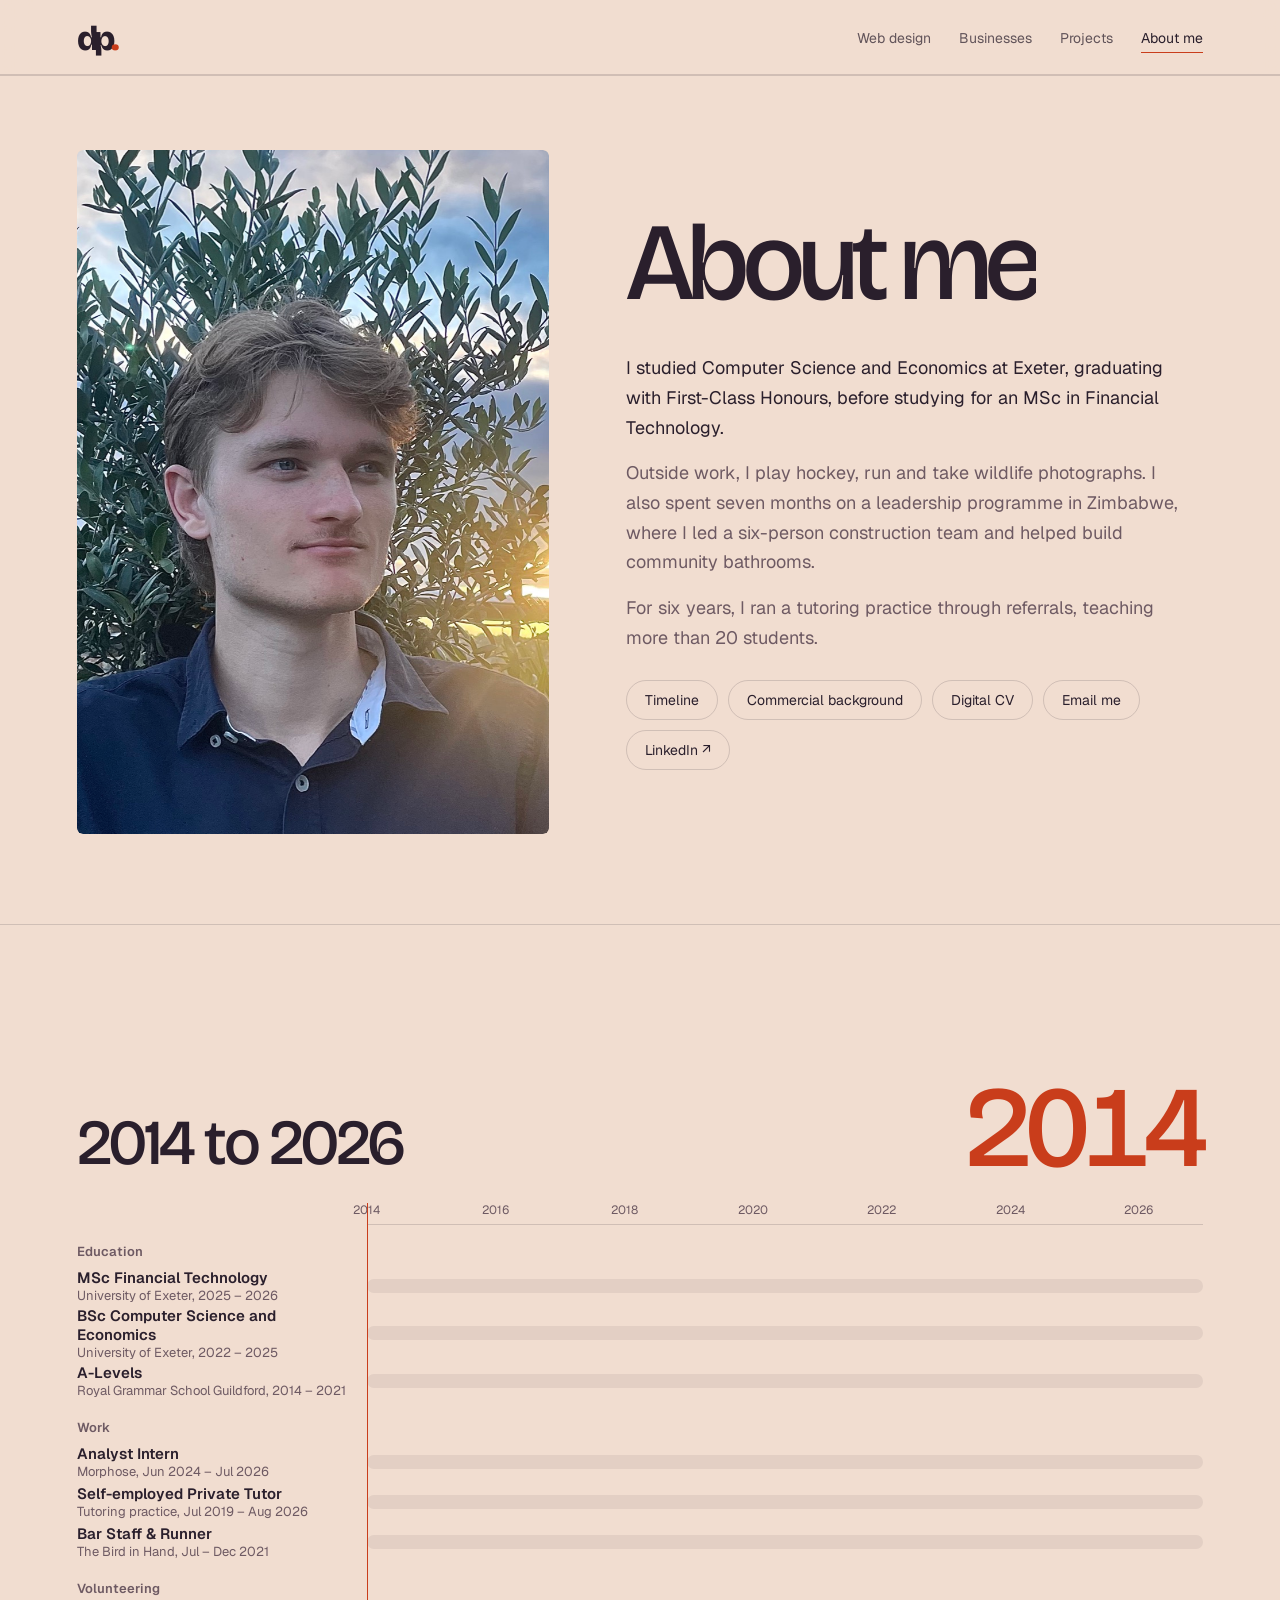
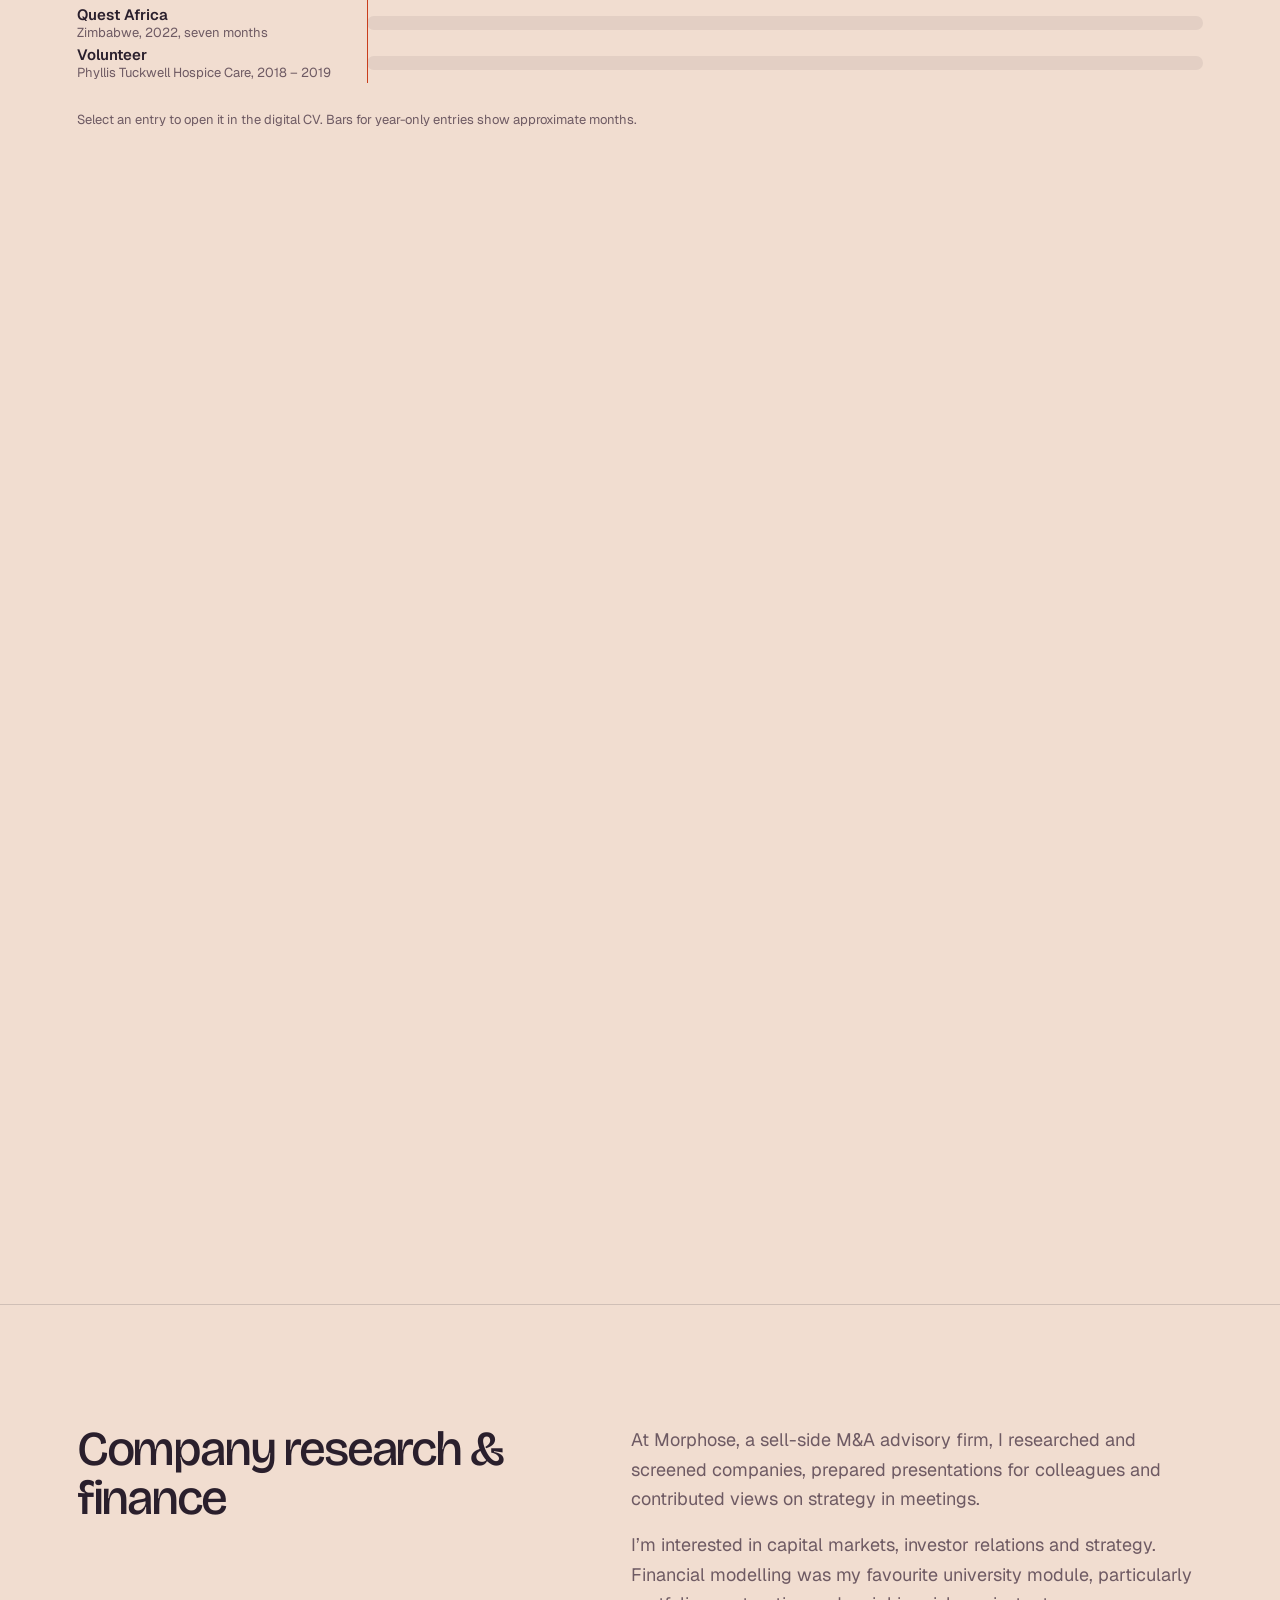
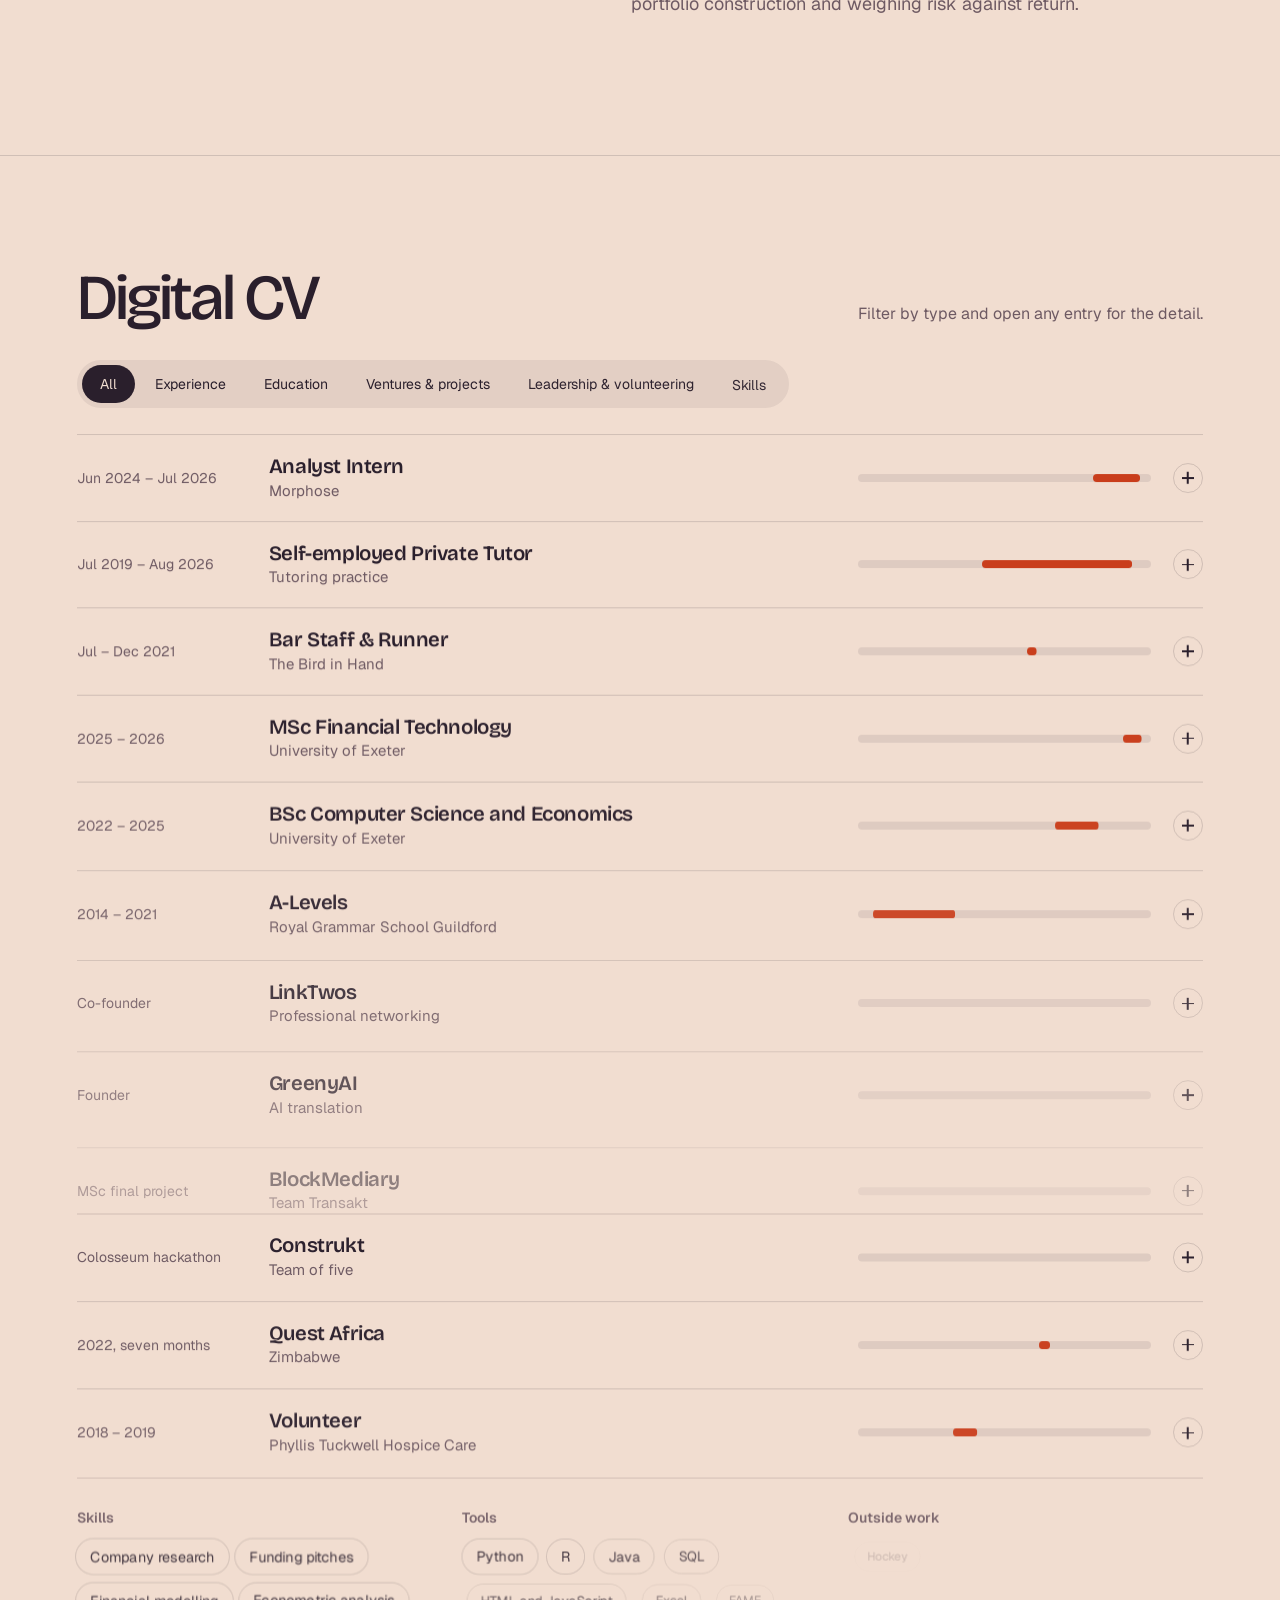
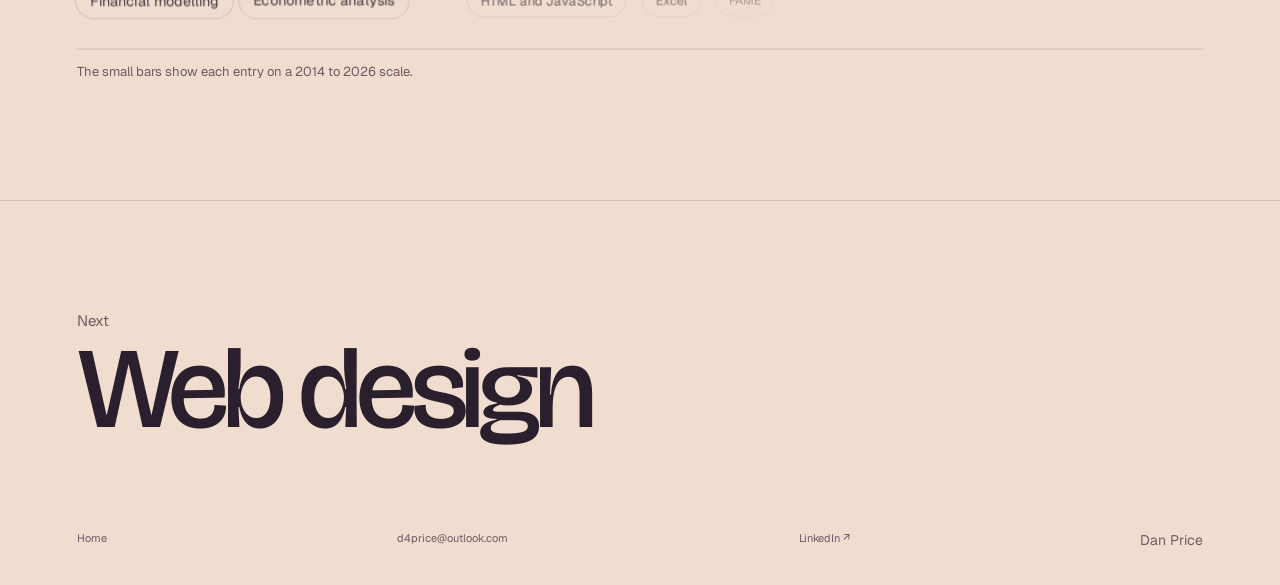
==== commit b1d10f10: "Deploy portfolio 0cc12ff" ====
--- a/about.html
+++ b/about.html
@@ -3,6 +3,6 @@
   <script type="module" crossorigin src="/assets/preload-helper-ckwbz45p.js"></script>
   <script type="module" crossorigin src="/assets/gsap-CzGW6FVa.js"></script>
   <script type="module" crossorigin src="/assets/ScrollTrigger-DNECHiyU.js"></script>
-  <script type="module" crossorigin src="/assets/main-7VJCcQm9.js"></script>
-  <link rel="stylesheet" crossorigin href="/assets/main-CoUcVsZG.css">
+  <script type="module" crossorigin src="/assets/main-BkWVybhD.js"></script>
+  <link rel="stylesheet" crossorigin href="/assets/main-DBTCCD8G.css">
 </head><body><main id="intro"></main></body></html>
--- a/assets/main-DBTCCD8G.css
+++ b/assets/main-DBTCCD8G.css
@@ -0,0 +1 @@
+:root{font-family:Geist,sans-serif;color:#eef2f0;background:#132634;font-synthesis:none}*{box-sizing:border-box}body{margin:0}button,a{-webkit-tap-highlight-color:transparent}a{color:inherit;text-decoration:none}button{font:inherit;color:inherit;cursor:pointer}a:focus-visible,button:focus-visible{outline:2px solid #f0cb84;outline-offset:7px}button{background:none;border:0}.introduction{height:460svh}.intro-screen{position:sticky;top:0;height:100svh;overflow:hidden;background:radial-gradient(ellipse at 72% 53%,#35546355,transparent 65%),#132634}header{position:absolute;top:25px;left:5%;right:5%;display:flex;align-items:center;justify-content:space-between;z-index:10}.signature{font:800 38px Bricolage Grotesque,sans-serif;letter-spacing:-4px}.signature span{color:#e5bd75}.header-detail{font-size:11px;opacity:.6;margin-left:50px}.work-link{font-size:11px}.work-link span{padding-left:22px;font-size:17px}#portrait-scene{position:absolute;top:0;right:0;bottom:0;left:0;z-index:2}#portrait-scene canvas{position:absolute;top:0;right:0;bottom:0;left:0;display:block}.portrait-fallback{position:absolute;right:12%;top:15%;height:69%;width:34%;object-fit:cover;object-position:50% 50%;transition:opacity .4s}.ready .portrait-fallback{opacity:0;pointer-events:none}.unavailable canvas{display:none}.intro-copy{position:absolute;top:0;right:0;bottom:0;left:0;pointer-events:none;z-index:5}.copy-frame{position:absolute;left:7%;top:29%;width:44%;opacity:0;transform:translateY(20px);transition:opacity .45s,transform .6s}.copy-frame.active{opacity:1;transform:none}.hello{font-size:16px;margin:0 0 24px;color:#e0bf83}.copy-frame h1,.copy-frame h2{font-family:Bricolage Grotesque,sans-serif;font-size:clamp(45px,5.6vw,92px);line-height:1.04;letter-spacing:-4.5px;font-weight:500;margin:0 0 30px}.support{font-size:13px;line-height:1.9;color:#bdcbd0;max-width:315px}.inline-work{display:inline-block;margin-top:19px;font-size:11px;border-bottom:1px solid #c3d0d750;padding-bottom:11px;pointer-events:auto}.inline-work span{margin-left:20px}.ambient-type{position:absolute;bottom:2%;left:5%;font:600 20vw Bricolage Grotesque,sans-serif;letter-spacing:-1.5vw;color:#c6d9e006;white-space:nowrap;pointer-events:none;z-index:0}.portrait-caption{position:absolute;bottom:12%;left:62%;font-size:10px;display:flex;flex-direction:column;gap:7px;z-index:3}.portrait-caption span:last-child{color:#8aa3b1;font-size:9px}.intro-bottom{position:absolute;bottom:30px;left:5%;right:5%;z-index:10;display:flex;justify-content:space-between;align-items:center}.scroll-prompt{display:flex;align-items:center;gap:15px;padding:0;font-size:10px}.scroll-glyph{font-size:24px;color:#e1bd7d}.intro-bottom nav{display:flex;gap:14px;position:absolute;left:50%;transform:translate(-50%)}.intro-bottom nav button{font-size:9px;opacity:.3;padding:10px;border-bottom:1px solid transparent}.intro-bottom nav button[aria-current=step]{opacity:1;border-color:#dfbd85}.motion-toggle{font-size:9px;opacity:.6;padding:10px 0}.reading-progress{position:absolute;bottom:0;width:100%;height:2px;background:#ffffff08;z-index:10}.reading-progress span{display:block;width:100%;height:100%;background:#e0bd7f;transform-origin:left;transform:scaleX(0)}.floating-note{position:absolute;z-index:4;opacity:0;pointer-events:none;width:165px;padding:17px;border:1px solid #afc9d52b;box-shadow:0 20px 45px #04151b55;-webkit-backdrop-filter:blur(18px);backdrop-filter:blur(18px);background:#1e3b4bcc;border-radius:3px}.floating-note>span{font-size:10px;color:#cedce1}.floating-note small{font-size:8px;color:#9eb3be}.note-design{top:17%;right:9%;background:#dedbd0;color:#213b47;width:140px}.note-design>span{color:#425765}.type-sample{font:500 63px Bricolage Grotesque;letter-spacing:-7px;margin:3px 0 7px}.swatches{display:flex;gap:5px}.swatches i{height:15px;width:23px;background:#132634}.swatches i:nth-child(2){background:#7999a9}.swatches i:nth-child(3){background:#f2ce81}.swatches i:nth-child(4){background:#bbbcb0}.note-motion{right:6%;top:49%;width:180px}.note-motion svg{display:block;margin:14px 0 8px;width:100%;overflow:visible}.curve-grid{fill:none;stroke:#9bb3bc33;stroke-width:.5}.motion-curve{fill:none;stroke:#eec98b;stroke-width:2}.note-motion circle{fill:#eef0df}.note-build{right:27%;bottom:17%;width:190px}.mini-button{padding:12px;margin:16px 0 10px;background:#dbbd7f;color:#243743;font-size:11px;display:flex;justify-content:space-between}.selected-work{background:#e7edf0;color:#173748;padding:105px 7% 0}.work-heading{display:flex;justify-content:space-between;align-items:end;gap:30px;margin-bottom:55px}.work-heading p{font-size:12px;line-height:1.8;margin:0 0 20px}.work-heading :is(h1,h2){font:500 clamp(32px,3.4vw,58px)/1.13 "Bricolage Grotesque";letter-spacing:-2px;margin:0}.work-heading>p{margin-bottom:0;color:#4e6874;font-size:11px}.work-heading>p span{display:block;margin-top:15px;color:#6d8189;font-size:9px}.project-grid{display:grid;grid-template-columns:repeat(3,1fr);gap:25px}.project-art{height:330px;position:relative;overflow:hidden;transition:transform .5s}.project:hover .project-art{transform:translateY(-7px)}.project-arrow{position:absolute;top:20px;right:21px;font-size:23px;z-index:2}.project-word{position:absolute;left:24px;bottom:20px;font:500 43px Bricolage Grotesque;letter-spacing:-2px;z-index:2}.focal-project .project-art{background:radial-gradient(ellipse at 50% 40%,#405653,#122220);color:#e5ece4}.lens-illustration{position:absolute;left:26%;top:15%;height:180px;width:180px;transform:rotate(-22deg)}.lens-illustration i{position:absolute;top:0;right:0;bottom:0;left:0;border:9px double #a1b9af;border-radius:50%;background:radial-gradient(circle,#132b30 0,#132b30 24%,#527c7e 25%,#527c7e 28%,#123332 29%,#123332 45%,#1c2229 47%,#1c2229 65%,#495e5a 68%);box-shadow:8px 10px 8px #0005}.lens-illustration i:nth-child(1){transform:translate(32px)}.lens-illustration i:nth-child(2){transform:translate(20px)}.lens-illustration i:nth-child(3){transform:translate(8px);border-color:#d09d75}.vessel-project .project-art{background:#322235;color:#e5d7c0}.scent-illustration{position:absolute;top:25px;right:30px;bottom:50px;left:30px;transform:rotate(25deg)}.scent-illustration i{position:absolute;top:0;right:40px;bottom:0;left:40px;border:8px dotted #d5ad7955;border-radius:50%;transform:rotateY(40deg)}.scent-illustration i:nth-child(2){transform:rotate(55deg);border-width:3px;border-color:#f0d7a6aa}.scent-illustration i:nth-child(3){transform:rotate(-55deg);border-width:2px;border-color:#bc996b}.still-project .project-art{color:#fff}.still-project img{height:100%;width:100%;object-fit:cover;filter:brightness(.87)}.project-info{padding:23px 0 40px}.project-info h3{font-weight:600;font-size:13px;margin:0 0 10px}.project-info p{font-size:11px;margin:0 0 12px}.project-info>span{font-size:9px;color:#71848d}footer{display:flex;justify-content:space-between;align-items:center;border-top:1px solid #17374822;padding:35px 0;font-size:11px;gap:20px}footer>span{font-weight:600}footer p{font-size:10px;color:#6d8189}footer button{font-size:10px}.reduced .copy-frame,.reduced .project-art{transition:none}@media(min-width:1600px){.copy-frame{top:31%}.project-art{height:400px}}@media(max-width:700px){.introduction{height:420svh}header{top:18px;left:6%;right:6%}.signature{font-size:31px}.header-detail{display:none}.work-link{font-size:10px}.work-link span{padding-left:10px}.copy-frame{left:7%;top:14%;width:88%}.hello{font-size:12px;margin-bottom:16px}.copy-frame h1,.copy-frame h2{font-size:43px;letter-spacing:-2.5px;line-height:1.06;margin-bottom:15px}.support{font-size:11px;line-height:1.7;max-width:275px}.inline-work{font-size:10px;margin-top:3px;padding-bottom:7px}.portrait-caption{bottom:12%;left:9%;font-size:9px}.portrait-caption span:last-child{font-size:8px}.portrait-fallback{top:42%;right:19%;width:62%;height:42%}.ambient-type{font-size:34vw;bottom:15%}.intro-bottom{left:7%;right:7%;bottom:19px}.scroll-prompt{font-size:0;gap:0}.scroll-glyph{font-size:23px}.intro-bottom nav{gap:10px}.motion-toggle{font-size:8px}.floating-note{padding:11px}.note-design{top:42%;right:auto;left:5%;width:95px}.type-sample{font-size:40px;letter-spacing:-4px}.swatches{gap:3px}.swatches i{width:15px;height:10px}.note-motion{top:55%;right:3%;width:112px}.note-motion svg{margin:8px 0 4px}.floating-note>span{font-size:8px}.floating-note small{font-size:6px}.note-build{right:16%;bottom:13%;width:132px}.mini-button{font-size:8px;padding:8px;margin:9px 0 6px}.selected-work{padding:65px 7% 0}.work-heading{display:block;margin-bottom:35px}.work-heading :is(h1,h2){font-size:33px;letter-spacing:-1.5px}.work-heading>p{margin-top:25px}.project-grid{grid-template-columns:1fr;gap:5px}.project-art{height:310px}.project-info{padding:20px 0 30px}footer{flex-wrap:wrap;gap:10px}footer p{order:3;flex-basis:100%;font-size:9px}footer button{font-size:9px}}@media(max-height:650px)and (min-width:701px){.copy-frame{top:24%}.copy-frame h1,.copy-frame h2{font-size:50px}.portrait-caption{bottom:14%}}.site-nav{display:flex;gap:25px;align-items:center;font-size:11px}.site-nav a{padding:10px 0}.site-nav a:hover{color:#e0bf83}.copy-frame .support{max-width:325px}.real-work{border-top:1px solid #17374822;padding:28px 0 65px;display:grid;grid-template-columns:1fr 2fr 1fr;gap:35px;align-items:start;font-size:11px}.real-work>span{font-weight:600}.real-work p{margin:0;line-height:1.9;max-width:475px}.real-work a{font-size:10px;justify-self:end;border-bottom:1px solid #17374855;padding-bottom:7px}.ventures-section{background:#d7e2e4;color:#173748;padding:95px 7%}.section-intro{display:grid;grid-template-columns:1fr 2fr;gap:22px 35px;margin-bottom:65px}.section-intro>p:first-child{grid-column:1;font-size:12px}.section-intro :is(h1,h2){grid-column:2;margin:0;font:500 clamp(36px,4.1vw,64px)/1.08 "Bricolage Grotesque";letter-spacing:-2.6px}.section-intro>p:last-child{grid-column:2;font-size:13px;line-height:1.85;max-width:510px;margin:0;color:#4e6874}.venture-row{display:grid;grid-template-columns:1fr 2fr;gap:35px;border-top:1px solid #17374830;padding:45px 0}.venture-row:last-child{padding-bottom:0}.venture-symbol{display:inline-flex;height:55px;min-width:55px;border-radius:50%;align-items:center;justify-content:center;background:#294d62;color:#e7edf0;font-size:22px;margin-bottom:15px}.greeny-symbol{background:#386349;font:500 36px Bricolage Grotesque;letter-spacing:-4px;padding-right:4px}.venture-identity h3{font:500 30px Bricolage Grotesque;letter-spacing:-1px;margin:0 0 8px}.venture-identity p{font-size:10px;color:#627a86}.venture-story>p{font-size:15px;line-height:1.85;max-width:570px;margin:0 0 24px}.venture-evidence{display:flex;align-items:center;gap:24px;margin:25px 0}.venture-evidence strong{font:500 40px Bricolage Grotesque;letter-spacing:-2px}.venture-evidence span{font-size:11px;line-height:1.7;color:#516f7b;max-width:220px}.venture-story a,.business-copy a,.profile-link{display:inline-block;font-size:11px;border-bottom:1px solid currentColor;padding:0 0 8px;margin-top:8px}.business-section{padding:90px 7%;display:grid;grid-template-columns:1fr 1fr;gap:70px;background:#203b4b;color:#e8eeeb}.section-label{font-size:12px;color:#dabd85;margin:0 0 24px}.business-section h2,.about-copy :is(h1,h2){font:500 clamp(31px,3.4vw,52px)/1.13 "Bricolage Grotesque";letter-spacing:-2px;margin:0 0 24px}.business-copy p{font-size:14px;line-height:1.9;color:#c7d5da;margin:0 0 19px}.business-copy a{color:#e0bf83}.about-section{background:#edf0ec;color:#203b4b;padding:100px 7% 0}.about-layout{display:grid;grid-template-columns:.85fr 1.15fr;gap:9%;align-items:center}.about-image{position:relative;max-width:400px}.about-image img{width:100%;height:480px;object-fit:cover;object-position:48% 50%;display:block}.about-image>span{position:absolute;bottom:20px;left:23px;color:#fff;font-size:12px}.about-copy .section-label{color:#6e827f}.about-copy>p:not(.section-label){font-size:13px;line-height:1.9;color:#506b76;max-width:550px;margin:0 0 17px}.digital-cv{margin:80px 0 65px;border-top:1px solid #17374840;border-bottom:1px solid #17374840}.digital-cv summary{cursor:pointer;display:flex;justify-content:space-between;align-items:center;padding:27px 0;list-style:none}.digital-cv summary::-webkit-details-marker{display:none}.digital-cv summary:focus-visible{outline:2px solid #365a70;outline-offset:5px}.digital-cv summary span{font-size:10px;color:#617b85}.digital-cv h3{font:500 32px Bricolage Grotesque;letter-spacing:-1px;margin:6px 0 0}.digital-cv summary .cv-toggle{font-size:35px;color:#203b4b;font-weight:400;transition:transform .3s}.digital-cv[open] .cv-toggle{transform:rotate(45deg)}.cv-content{display:grid;grid-template-columns:1fr 1fr;gap:65px;padding:20px 0 40px}.cv-column h4{font-size:16px;margin:28px 0 25px;border-bottom:1px solid #17374822;padding-bottom:12px}.cv-column h4:first-child{margin-top:0}.cv-column article{margin-bottom:23px}.cv-column article>span{font-size:10px;color:#71838b}.cv-column h5{font-size:13px;margin:7px 0;font-weight:600}.cv-column p{font-size:12px;line-height:1.85;margin:8px 0;color:#506b76}.reduced .cv-toggle{transition:none}@media(max-width:700px){.site-nav{gap:16px;font-size:10px}.header-detail{display:none}.copy-frame h1,.copy-frame h2{font-size:40px}.copy-frame .support{font-size:10px;max-width:290px}.copy-frame .inline-work{font-size:10px;margin-top:0;padding-bottom:6px}.real-work{grid-template-columns:1fr;gap:14px;padding-bottom:40px}.real-work a{justify-self:start}.ventures-section{padding:60px 7%}.section-intro{display:block;margin-bottom:35px}.section-intro :is(h1,h2){font-size:37px;letter-spacing:-1.8px;margin:20px 0}.section-intro>p:last-child{font-size:12px}.venture-row{grid-template-columns:1fr;gap:12px;padding:30px 0}.venture-symbol{height:42px;min-width:42px;font-size:19px;margin-bottom:10px}.venture-identity h3{font-size:28px}.venture-story>p{font-size:13px}.venture-evidence strong{font-size:34px}.venture-evidence span{font-size:10px}.business-section{padding:60px 7%;grid-template-columns:1fr;gap:12px}.business-copy p{font-size:13px}.about-section{padding:65px 7% 0}.about-layout{grid-template-columns:1fr;gap:35px}.about-image{max-width:none}.about-image img{height:330px;object-position:50% 45%}.about-copy :is(h1,h2){font-size:37px}.cv-content{grid-template-columns:1fr;gap:20px}.digital-cv{margin:45px 0}.digital-cv h3{font-size:28px}.digital-cv summary>div>span{font-size:9px}}.venture-evidence strong{white-space:nowrap;flex-shrink:0}.independent-projects{background:#203b4b;color:#e8eeeb;padding:85px 7% 95px}.projects-heading{display:grid;grid-template-columns:1fr 2fr;gap:20px 35px;margin-bottom:45px}.projects-heading .section-label{margin:5px 0}.projects-heading :is(h1,h2){font:500 clamp(36px,4.1vw,64px)/1.08 "Bricolage Grotesque";letter-spacing:-2.6px;margin:0}.projects-heading>p:last-child{grid-column:2;font-size:13px;line-height:1.85;color:#bacdd5;margin:0}.research-grid{display:grid;grid-template-columns:1fr 1fr;gap:45px}.research-project{border-top:1px solid #afc5ce44;padding-top:30px}.project-diagram{height:125px;display:flex;gap:14px;align-items:center;justify-content:center;background:#173240;margin-bottom:25px}.project-diagram span{font-size:11px;padding:15px;border:1px solid #a1b9c04d}.project-diagram i{font-style:normal;color:#dbbd85}.milestone-diagram{background:#2c454b}.research-project .project-context{font-size:10px;color:#dabc87}.research-project h3{font:500 30px Bricolage Grotesque;letter-spacing:-1px;margin:12px 0 18px}.research-project>p:not(.project-context),.research-project details p{font-size:13px;line-height:1.85;color:#c3d2d8;max-width:520px}.research-project details{margin-top:24px}.research-project summary{cursor:pointer;font-size:11px;padding:12px 0;color:#e3c58f}.research-project summary:focus-visible{outline:2px solid #e3c58f;outline-offset:4px}.career-background{display:grid;grid-template-columns:1fr 1.4fr;gap:65px;border-top:1px solid #17374825;margin-top:65px;padding-top:45px}.career-background .section-label{color:#617b85}.career-background h3{font:500 30px/1.2 Bricolage Grotesque;letter-spacing:-1px;margin:0}.career-background>div>p:not(.section-label){font-size:13px;line-height:1.85;color:#506b76;margin:0 0 17px}@media(max-width:700px){.site-nav{gap:13px;font-size:9px}.independent-projects{padding:60px 7%}.projects-heading{display:block}.projects-heading :is(h1,h2){font-size:37px;margin:20px 0;letter-spacing:-1.8px}.projects-heading>p:last-child{font-size:12px}.research-grid{grid-template-columns:1fr;gap:35px}.project-diagram{gap:9px}.project-diagram span{font-size:10px;padding:12px}.career-background{grid-template-columns:1fr;gap:25px;margin-top:40px;padding-top:30px}.career-background h3{font-size:29px}}@media(max-width:360px){.site-nav{gap:9px;font-size:8px}}.category-directory{padding:70px 7% 0;background:#e7edf0;color:#173748}.directory-heading>p{font-size:12px;color:#597582;margin:0 0 18px}.directory-heading h2{font:500 clamp(34px,4vw,55px)/1.1 "Bricolage Grotesque";letter-spacing:-2px;margin:0 0 40px}.category-links{display:grid;grid-template-columns:1fr 1fr;gap:0 55px;padding-bottom:35px}.category-links>a{padding:25px 0 30px;border-top:1px solid #17374835;display:block}.category-name{font:500 28px Bricolage Grotesque;letter-spacing:-1px}.category-links p{font-size:13px;line-height:1.8;color:#58727d;max-width:390px;margin:15px 0 22px}.category-cta{font-size:11px}.category-links>a:hover .category-cta{text-decoration:underline;text-underline-offset:5px}.category-header{position:relative;top:auto;left:auto;right:auto;height:100px;margin:0;padding:0 7%;background:#132634;color:#eef2f0}.category-header .site-nav a[aria-current=page]{color:#e0bf83;border-bottom:1px solid #e0bf83}.category-page .selected-work,.category-page .ventures-section,.category-page .independent-projects,.category-page .about-section{padding-top:65px}.category-footer{margin:0;padding:30px 7%;background:#132634;color:#eef2f0;border:0}.category-page footer a{font-size:11px}.category-directory footer>span:last-of-type{font-size:10px;color:#6d8189}@media(max-width:700px){.category-directory{padding:50px 7% 0}.category-links{grid-template-columns:1fr;gap:0}.directory-heading h2{font-size:35px}.category-name{font-size:26px}.category-links p{font-size:12px}.category-header{height:85px;padding:0 6%;margin:0}.category-page .selected-work,.category-page .ventures-section,.category-page .independent-projects,.category-page .about-section{padding-top:40px}.category-directory footer>span:last-of-type{display:none}}.business-brand-mark{display:block;width:80px;height:auto;margin-bottom:20px}.business-wordmark{display:block;width:190px;height:auto;max-width:100%}.business-tree{display:block;width:73px;height:auto;margin-bottom:16px}@media(max-width:700px){.business-brand-mark{width:65px;margin-bottom:16px}.business-wordmark{width:170px}.business-tree{width:64px}}.mini-flow{display:grid;gap:3px;margin:12px 0;color:#dce6e9;font-size:9px}.mini-flow i{font-style:normal;color:#e0bf83}.mini-flow span{border-bottom:1px solid #b7ccd326;padding:3px 0}.note-build .mini-button{background:none;color:#dce6e9;padding:0;margin:18px 0 10px;font-size:20px}.note-build small{font-size:15px;color:#dce6e9}.intro-bottom nav button{font-size:11px;opacity:.7;padding:12px 8px}.support{font-size:15px;line-height:1.75}.inline-work{font-size:13px}.work-heading>p,.project-info p,.real-work{font-size:14px}.work-heading>p span,.project-info>span{font-size:12px;color:#526c77}.work-saving{font:500 32px Bricolage Grotesque;letter-spacing:-1px;justify-self:end}.work-saving span{display:block;font:12px Geist;letter-spacing:0;margin-top:6px}@media(max-width:700px){.intro-bottom{flex-wrap:wrap;row-gap:8px}.intro-bottom nav{position:static;transform:none;order:-1;flex-basis:100%;justify-content:center;gap:12px}.intro-bottom nav button{font-size:11px;padding:10px 5px}.scroll-prompt{font-size:11px;gap:10px}.motion-toggle{font-size:11px}.copy-frame .support{font-size:12px;line-height:1.65;max-width:310px}.copy-frame .inline-work{font-size:12px;margin-top:3px}.portrait-caption{display:none}.work-saving{justify-self:start}.site-nav{font-size:10px;gap:12px}}@media(max-width:700px){.mini-flow{font-size:7px;gap:1px;margin:6px 0}.note-build .mini-button{font-size:15px;margin:10px 0 7px}.note-build small{font-size:12px}}.hero-line{display:block;overflow:hidden;padding-bottom:.05em;margin-bottom:-.05em}.hero-line>span{display:inline-block}.site-nav a{white-space:nowrap}@media(max-width:330px){.intro-screen header .site-nav{gap:8px;font-size:11px}.intro-screen .signature{font-size:28px}}@view-transition{navigation:auto}::view-transition-group(*){animation-duration:.75s;animation-timing-function:cubic-bezier(.76,0,.24,1)}::view-transition-old(root){animation:.7s cubic-bezier(.76,0,.24,1) both vt-out}::view-transition-new(root){animation:.7s cubic-bezier(.16,1,.3,1) both vt-in}@keyframes vt-out{to{transform:scale(.97);filter:brightness(.85)}}@keyframes vt-in{0%{opacity:0;transform:translateY(36px)}}@media(prefers-reduced-motion:reduce){::view-transition-group(*),::view-transition-old(*),::view-transition-new(*){animation:none!important}}body[data-page]{--line:color-mix(in srgb,var(--ink) 16%,transparent);background:var(--field);color:var(--ink)}body[data-page=web-design]{--field:#1a1631;--ink:#eceaf2;--muted:#b3aecb;--accent:#ff5b35;--panel:#231e40}body[data-page=businesses]{--field:#262a1b;--ink:#eceddc;--muted:#babf9f;--accent:#c9d68a;--panel:#1d2014}body[data-page=projects]{--field:#1a1631;--ink:#eceaf2;--muted:#b3aecb;--accent:#ff5b35;--panel:#231e40}body[data-page=about]{--field:#f1ddd0;--ink:#2a1f2c;--muted:#6e5a63;--accent:#c93d1b;--panel:#e6cdbd}.category-page #intro{background:var(--field);color:var(--ink)}.page-body{overflow-x:clip}.category-page ::selection{background:var(--accent);color:var(--field)}.category-page a:focus-visible,.category-page button:focus-visible,.category-page summary:focus-visible{outline:2px solid var(--accent);outline-offset:5px}.page-header{position:fixed;top:0;left:0;right:0;height:76px;padding:0 6%;display:flex;align-items:center;justify-content:space-between;z-index:50;background:color-mix(in srgb,var(--field) 84%,transparent);backdrop-filter:blur(14px);-webkit-backdrop-filter:blur(14px);view-transition-name:site-header}.page-header .signature{font-size:34px}.page-header .signature span{color:var(--accent)}.page-header .site-nav{font-size:14px;gap:28px}.page-header .site-nav a{position:relative;padding:8px 0;opacity:.72;transition:opacity .2s}.page-header .site-nav a:hover{color:inherit;opacity:1}.page-header .site-nav a[aria-current=page]{opacity:1}.page-header .site-nav a:after{content:"";position:absolute;left:0;right:0;bottom:2px;height:1.5px;background:var(--accent);transform:scaleX(0);transform-origin:right;transition:transform .35s cubic-bezier(.76,0,.24,1)}.page-header .site-nav a:hover:after,.page-header .site-nav a[aria-current=page]:after{transform:scaleX(1);transform-origin:left}.page-scrollbar{position:absolute;left:0;right:0;bottom:0;height:2px;background:var(--line)}.page-scrollbar i{display:block;height:100%;background:var(--accent);transform:scaleX(0);transform-origin:left}.page-hero{min-height:74svh;padding:150px 6% 70px;display:flex;align-items:flex-end;background:var(--field);view-transition-name:page-field}.page-title{font:500 clamp(64px,11.5vw,196px)/.9 "Bricolage Grotesque",sans-serif;letter-spacing:-.055em;margin:0 0 34px;view-transition-name:page-title;width:fit-content}.page-title .line{display:block;overflow:hidden;padding-bottom:.06em}.page-title .line>span{display:inline-block}.page-lede{font-size:clamp(17px,1.5vw,21px);line-height:1.6;max-width:44ch;color:var(--muted);margin:0 0 34px}.page-index{display:flex;flex-wrap:wrap;gap:10px}.page-index a{font-size:14px;padding:10px 18px;border:1px solid var(--line);border-radius:99px;transition:background .25s,color .25s,border-color .25s}.page-index a:hover{background:var(--ink);color:var(--field);border-color:var(--ink)}.demo-kind{font-size:14px;color:var(--muted);margin:0 0 10px}.category-page h2{font:500 clamp(42px,5vw,84px)/1 "Bricolage Grotesque",sans-serif;letter-spacing:-.045em;margin:0 0 16px}.demo-sum{font-size:18px;line-height:1.55;max-width:34ch;margin:0 0 26px}.text-link{display:inline-flex;gap:14px;align-items:center;font-size:15px;font-weight:500;padding-bottom:8px;margin-top:22px;background:linear-gradient(currentColor,currentColor) 0 100%/100% 1px no-repeat;transition:background-size .4s cubic-bezier(.76,0,.24,1)}.text-link:hover{background-size:0 1px;background-position:100% 100%}.text-link span{transition:transform .35s}.text-link:hover span{transform:translate(3px,-3px)}.graphic-note{position:absolute;right:0;bottom:-6px;margin:0;font-size:12px;color:var(--muted)}.steps{list-style:none;padding:0;margin:0;counter-reset:step;max-width:430px}.step{counter-increment:step;position:relative;padding:13px 0 13px 44px;border-top:1px solid var(--line);opacity:.4;transition:opacity .4s}.step:before{content:counter(step,decimal-leading-zero);position:absolute;left:0;top:15px;font:500 13px Bricolage Grotesque;color:var(--muted);transition:color .4s}.step h3{font:600 17px/1.3 Geist,sans-serif;margin:0}.step p{margin:0;font-size:15px;line-height:1.6;color:var(--muted);overflow:hidden;max-height:0;transition:max-height .55s cubic-bezier(.76,0,.24,1),margin .5s}.step.is-active{opacity:1}.step.is-active:before{color:var(--accent)}.step.is-active p{max-height:120px;margin-top:6px}.step.is-done{opacity:.62}.demo-progress{position:absolute;left:6%;right:6%;bottom:22px;height:2px;background:var(--line)}.demo-progress i{display:block;height:100%;background:var(--accent);transform:scaleX(0);transform-origin:left}.more-studies{padding:20px 6% 110px}.more-studies h2{font-size:clamp(32px,3vw,46px);margin-bottom:30px}.study-list{display:grid;grid-template-columns:repeat(3,1fr);gap:28px}.study{display:grid;grid-template-columns:1fr auto;gap:6px 16px}.study-art{grid-column:1/-1;height:220px;border-radius:16px;position:relative;overflow:hidden;margin-bottom:14px;transition:transform .6s cubic-bezier(.16,1,.3,1)}.study:hover .study-art{transform:translateY(-6px)}.study-name{font:600 17px Bricolage Grotesque;letter-spacing:-.01em}.study-text{grid-column:1;font-size:15px;line-height:1.55;color:var(--muted)}.study-go{grid-row:2;grid-column:2;font-size:18px;transition:transform .35s}.study:hover .study-go{transform:translate(3px,-3px)}.art-aura{background:#34465a}.art-aura i{position:absolute;left:50%;top:50%;border-radius:50%;border:2px solid #c98a5e;transform:translate(-50%,-50%);transition:transform .8s cubic-bezier(.16,1,.3,1)}.art-aura i:nth-child(1){width:150px;height:150px;border-color:#dfe8ee55}.art-aura i:nth-child(2){width:100px;height:100px}.art-aura i:nth-child(3){width:40px;height:40px;background:#c98a5e}.study:hover .art-aura i:nth-child(1){transform:translate(-50%,-50%) translate(-60px) scale(.9)}.study:hover .art-aura i:nth-child(3){transform:translate(-50%,-50%) translate(60px) scale(1.3)}.art-goodform{background:#2437b8;display:grid;grid-template-columns:repeat(3,14px);gap:22px;place-content:center}.art-goodform i{width:14px;height:14px;border-radius:50%;background:#f4d76b;transition:transform .8s cubic-bezier(.34,1.56,.64,1)}.study:hover .art-goodform i{transform:translate(calc(cos(var(--a)) * 46px - var(--dx)),calc(sin(var(--a)) * 46px - var(--dy)))}.art-goodform i:nth-child(1){--a:0deg;--dx:-36px;--dy:-36px}.art-goodform i:nth-child(2){--a:40deg;--dx:0px;--dy:-36px}.art-goodform i:nth-child(3){--a:80deg;--dx:36px;--dy:-36px}.art-goodform i:nth-child(4){--a:120deg;--dx:-36px;--dy:0px}.art-goodform i:nth-child(5){--a:160deg;--dx:0px;--dy:0px}.art-goodform i:nth-child(6){--a:200deg;--dx:36px;--dy:0px}.art-goodform i:nth-child(7){--a:240deg;--dx:-36px;--dy:36px}.art-goodform i:nth-child(8){--a:280deg;--dx:0px;--dy:36px}.art-goodform i:nth-child(9){--a:320deg;--dx:36px;--dy:36px}.art-passage{background:#253442;perspective:400px}.art-passage i{position:absolute;top:18%;right:26%;bottom:18%;left:26%;border:1.5px solid #cfdbe499;transition:transform .9s cubic-bezier(.16,1,.3,1)}.art-passage i:nth-child(1){transform:translateZ(-160px)}.art-passage i:nth-child(2){transform:translateZ(-60px)}.art-passage i:nth-child(3){transform:translateZ(40px)}.study:hover .art-passage i:nth-child(1){transform:translateZ(-40px)}.study:hover .art-passage i:nth-child(2){transform:translateZ(60px)}.study:hover .art-passage i:nth-child(3){transform:translateZ(200px);opacity:0}.venture{height:230svh;position:relative}.venture+.venture{border-top:1px solid var(--line)}.venture-sticky{position:sticky;top:0;height:100svh;padding:100px 6% 56px;display:grid;grid-template-columns:minmax(300px,.8fr) minmax(0,1.2fr);gap:6vw;align-items:center}.venture-copy>p{font-size:17px;line-height:1.65;max-width:38ch;margin:0 0 14px}.venture-copy .venture-role{font-size:14px;color:var(--muted);margin-bottom:18px}.venture-copy h2{margin-bottom:6px}.venture-logo{display:block;width:min(300px,70%);height:auto;margin-bottom:12px}.venture-tree{display:block;width:84px;height:auto;margin-bottom:14px}.grant-board{position:relative;height:min(72svh,620px)}.grant-total{position:absolute;left:0;top:0;display:flex;align-items:baseline;gap:14px}.grant-total strong{font:500 clamp(96px,11vw,170px)/.8 "Bricolage Grotesque";letter-spacing:-.06em;color:var(--accent);font-variant-numeric:tabular-nums;min-width:.62em}.grant-total>span{font-size:17px;color:var(--muted)}.grant-mark{position:absolute;right:4%;top:6%;width:min(260px,40%);height:auto;opacity:.9;transform-origin:center}.grant-cards{position:absolute;left:12%;right:8%;bottom:20%;height:250px}.grant-card{position:absolute;left:0;right:0;height:92px;border-radius:14px;background:#eceddc;color:#262a1b;padding:18px 24px;display:flex;flex-direction:column;justify-content:center;gap:4px;box-shadow:0 26px 50px -24px #041614;opacity:0}.grant-card:nth-child(1){top:0;left:0;right:14%}.grant-card:nth-child(2){top:78px;left:9%;right:6%}.grant-card:nth-child(3){top:156px;left:3%;right:10%}.grant-card span{font-size:13px;color:#5f6448}.grant-card strong{font:600 clamp(20px,2vw,27px) "Bricolage Grotesque";letter-spacing:-.02em}.grant-nomination{position:absolute;right:0;bottom:0;padding:16px 20px;border:1px solid var(--accent);border-radius:14px;display:flex;flex-direction:column;gap:2px;opacity:0;background:var(--field)}.grant-nomination span,.grant-nomination small{font-size:13px;color:var(--muted)}.grant-nomination strong{font:600 19px Bricolage Grotesque;color:var(--accent)}.venture-stats{display:flex;gap:36px;margin:24px 0 4px}.venture-stats strong{display:block;font:500 clamp(36px,3.6vw,54px)/1 "Bricolage Grotesque";letter-spacing:-.04em;font-variant-numeric:tabular-nums}.venture-stats span{font-size:14px;color:var(--muted)}.translate-graphic{position:relative;height:min(70svh,600px);display:grid;grid-template-columns:1fr 1fr;gap:6%;align-items:center}.doc{position:relative;aspect-ratio:3/4;max-height:100%;border-radius:10px;background:#f1efdf;padding:52px 9% 30px;box-shadow:0 36px 70px -30px #041614;overflow:hidden}.doc-source{transform:rotate(-2.5deg)}.doc-target{transform:rotate(2deg) translateY(24px)}.doc-label{position:absolute;top:18px;left:9%;font-size:13px;color:#5b6f61}.doc-lines i{display:block;height:7px;width:var(--w);margin:0 0 11px;border-radius:4px;background:#262a1b2e;transition:background .3s}.doc-lines i.gap{background:none}.doc-source .doc-lines i.is-read:not(.gap){background:#262a1b6b}.doc-target .doc-lines i:not(.gap){background:#2f6b4f;transform:scaleX(0);transform-origin:left}.doc-beam{position:absolute;left:0;right:0;top:calc(46px + var(--y,0%) * .8);height:2px;background:var(--accent);box-shadow:0 0 18px 4px #c2d99b88;opacity:0;transition:opacity .3s}.translate-graphic .graphic-note{bottom:-4px}.about-hero{align-items:center;padding-bottom:90px}.about-hero-grid{display:grid;grid-template-columns:minmax(0,.9fr) minmax(0,1.1fr);gap:6vw;align-items:center;width:100%}.about-portrait{margin:0;height:min(76svh,720px)}.portrait-mask{height:100%;overflow:hidden;border-radius:6px}.portrait-mask img{width:100%;height:100%;object-fit:cover;object-position:48% 40%;transform:scale(1.08);will-change:transform}.about-intro .page-title{font-size:clamp(60px,8.6vw,150px)}.about-intro>p{font-size:18px;line-height:1.65;max-width:46ch;margin:0 0 16px;color:var(--muted)}.about-intro>p:first-of-type{color:var(--ink)}.about-intro .page-index{margin-top:28px}.timeline{height:220svh;position:relative;border-top:1px solid var(--line)}.timeline-sticky{position:sticky;top:0;height:100svh;padding:110px 6% 50px;display:flex;flex-direction:column;justify-content:center;gap:28px}.timeline-head{display:flex;justify-content:space-between;align-items:flex-end;gap:20px}.timeline-head h2{margin:0}.timeline-year{font:500 clamp(64px,9vw,150px)/.8 "Bricolage Grotesque";letter-spacing:-.05em;color:var(--accent);font-variant-numeric:tabular-nums}.timeline-chart{position:relative;--label:290px}.timeline-axis{position:relative;height:22px;margin-left:var(--label);border-bottom:1px solid var(--line)}.timeline-axis span{position:absolute;bottom:6px;font-size:12px;color:var(--muted);transform:translate(-50%)}.t-group h3{font:600 13px Geist;color:var(--muted);margin:18px 0 6px}.t-row{display:grid;grid-template-columns:var(--label) 1fr;align-items:center;min-height:40px;opacity:.35;transition:opacity .4s}.t-row.is-on{opacity:1}.t-label{display:flex;flex-direction:column;padding-right:18px}.t-label strong{font-size:15px;font-weight:600}.t-label small{font-size:13px;color:var(--muted)}.t-track{position:relative;height:14px;border-radius:7px;background:color-mix(in srgb,var(--ink) 7%,transparent)}.t-track i{position:absolute;top:0;bottom:0;border-radius:7px;background:var(--ink);transform:scaleX(0);transform-origin:left}.t-group:nth-child(2) .t-track i{background:var(--accent)}.t-group:nth-child(3) .t-track i{background:#6f8a73}.timeline-playhead{position:absolute;top:0;bottom:0;left:calc(var(--label) + (100% - var(--label)) * var(--x,0));width:0;pointer-events:none}.timeline-playhead i{position:absolute;top:0;bottom:0;border-left:1.5px solid var(--accent)}.timeline-note{margin:0;font-size:13px;color:var(--muted)}.commercial{padding:120px 6%;display:grid;grid-template-columns:1fr 1.2fr;gap:6vw;border-top:1px solid var(--line)}.commercial h2{font-size:clamp(36px,3.8vw,62px)}.commercial p{font-size:18px;line-height:1.65;color:var(--muted);margin:0 0 16px;max-width:52ch}.page-footer{display:block;padding:110px 6% 36px;border-top:1px solid var(--line);font-size:14px;background:var(--field)}.next-page{display:inline-flex;flex-direction:column;gap:6px}.next-page span{font-size:15px;color:var(--muted)}.next-page strong{font:500 clamp(56px,9vw,156px)/.92 "Bricolage Grotesque";letter-spacing:-.055em;background:linear-gradient(var(--accent),var(--accent)) 0 92%/0 .06em no-repeat;transition:background-size .6s cubic-bezier(.76,0,.24,1);padding-bottom:.08em}.next-page:hover strong{background-size:100% .06em}.footer-meta{display:flex;flex-wrap:wrap;gap:10px 28px;justify-content:space-between;margin-top:80px;color:var(--muted)}.footer-meta a:hover{color:var(--ink)}.reduced .case,.reduced .venture,.reduced .timeline{height:auto}.reduced .case-sticky,.reduced .venture-sticky,.reduced .timeline-sticky{position:relative;height:auto;min-height:100svh}.reduced .step{opacity:1}.reduced .step p{max-height:none;margin-top:6px}.reduced .demo-progress{display:none}@media(max-width:860px){.page-header{height:64px;padding:0 5%}.page-header .signature{font-size:28px}.page-header .site-nav{font-size:13px;gap:14px}.page-hero{min-height:62svh;padding:120px 5% 50px}.page-title{margin-bottom:24px}.category-page h2{font-size:clamp(36px,10vw,52px)}.case-sticky,.venture-sticky{grid-template-columns:1fr;grid-template-rows:minmax(0,1fr) auto;padding:78px 5% 34px;gap:18px;align-items:stretch}.demo-kind,.demo-sum{display:none}.step{padding:8px 0 8px 36px}.step:before{top:10px}.step h3{font-size:15px}.step p{font-size:14px}.text-link{margin-top:10px}.more-studies{padding:10px 5% 80px}.study-list{grid-template-columns:1fr;gap:34px}.venture-sticky{grid-template-rows:auto minmax(0,1fr)}.venture-copy>p{font-size:15px;margin-bottom:8px}.venture-logo{width:180px}.venture-tree{width:56px;margin-bottom:6px}.venture-copy .venture-role{margin-bottom:8px}.venture-stats{margin:12px 0 0;gap:28px}.grant-board,.translate-graphic{height:auto;min-height:0}.grant-total strong{font-size:84px}.grant-mark{width:110px;top:0}.grant-cards{left:2%;right:2%;bottom:18%;height:190px}.grant-card{height:70px;padding:12px 18px}.grant-card:nth-child(2){top:60px}.grant-card:nth-child(3){top:120px}.grant-nomination{padding:10px 14px}.grant-nomination strong{font-size:15px}.translate-graphic{gap:4%}.doc{padding:38px 8% 16px}.doc-lines i{height:5px;margin-bottom:8px}.doc-beam{top:calc(34px + var(--y,0%) * .8)}.about-hero-grid{grid-template-columns:1fr;gap:28px}.about-portrait{height:52svh}.about-intro>p{font-size:16px}.timeline-sticky{padding:80px 5% 30px;gap:16px}.timeline-chart{--label:0px}.timeline-axis{margin-left:0}.t-row{grid-template-columns:1fr;min-height:0;gap:4px;margin-bottom:8px}.t-label{flex-direction:row;gap:8px;align-items:baseline;flex-wrap:wrap}.t-label strong{font-size:13px}.t-label small{font-size:12px}.t-track{height:9px}.t-group h3{margin:10px 0 4px}.timeline-year{font-size:56px}.commercial{grid-template-columns:1fr;padding:80px 5%}.commercial p{font-size:16px}.page-footer{padding:80px 5% 30px}.footer-meta{margin-top:50px}}@media(max-width:380px){.page-header .site-nav{gap:10px;font-size:12px}}.page-header .site-nav a{white-space:nowrap}@media(max-width:330px){.page-header{padding:0 4%}.page-header .signature{font-size:24px}.page-header .site-nav{gap:8px;font-size:11px}}.case{height:280svh;position:relative;--glow:#ff5b35}.case+.case{border-top:1px solid var(--line)}.case-sticky{position:sticky;top:0;height:100svh;padding:100px 6% 50px;display:grid;grid-template-columns:minmax(0,1.4fr) minmax(300px,.6fr);gap:5vw;align-items:center}.case-visual{position:relative;height:100%;max-height:720px;display:flex;align-items:center}.case-visual:before{content:"";position:absolute;top:10%;right:5%;bottom:10%;left:5%;background:radial-gradient(closest-side,color-mix(in srgb,var(--glow) 45%,transparent),transparent);filter:blur(30px);pointer-events:none}.case-browser{position:relative;width:92%;aspect-ratio:16/10.6;border-radius:14px;overflow:hidden;background:#0e0c1c;box-shadow:0 50px 90px -40px #000,0 0 0 1px #ffffff1f;display:flex;flex-direction:column;transform-origin:50% 100%}.case-chrome{height:34px;flex-shrink:0;display:flex;align-items:center;gap:6px;padding:0 14px;background:#2a2547;color:#c9c4de}.case-chrome i{width:9px;height:9px;border-radius:50%;background:#4a4470}.case-chrome span{margin:0 auto;font-size:12px;padding:4px 16px;border-radius:6px;background:#1a1631}.case-screen{position:relative;flex:1;overflow:hidden}.case-screen img{display:block;width:100%;height:auto;will-change:transform}.case-phone{position:absolute;right:0;bottom:4%;width:22%;aspect-ratio:9/19;border-radius:26px;overflow:hidden;border:6px solid #0e0c1c;box-shadow:0 40px 70px -30px #000;background:#0e0c1c}.case-phone img{width:100%;height:100%;object-fit:cover;object-position:top}.case-copy h2{margin-bottom:10px}.case-role{font-size:15px;color:var(--accent);margin:0 0 18px;display:flex;flex-wrap:wrap;gap:6px 14px}.case-role span{color:var(--muted)}.case-copy>p:not(.demo-kind):not(.case-role):not(.case-figure){font-size:17px;line-height:1.65;max-width:36ch;margin:0 0 14px}.case-figure{display:flex;align-items:baseline;gap:12px;margin:18px 0 4px}.case-figure strong{font:500 clamp(40px,4vw,60px)/1 "Bricolage Grotesque",sans-serif;letter-spacing:-.04em;font-variant-numeric:tabular-nums}.case-figure span{color:var(--muted);font-size:15px}.studies-note{color:var(--muted);font-size:16px;margin:-14px 0 30px}.study-list{grid-template-columns:repeat(3,1fr)}.art-focal{background:#101719;display:grid;place-items:center}.art-focal i{position:absolute;left:50%;top:50%;border-radius:50%;border:3px solid #8e9998;translate:-50% -50%;transition:transform .8s cubic-bezier(.16,1,.3,1)}.art-focal i:nth-child(1){width:130px;height:130px}.art-focal i:nth-child(2){width:96px;height:96px;border-color:#f36b35}.art-focal i:nth-child(3){width:58px;height:58px;background:#313a68}.study:hover .art-focal i:nth-child(1){transform:translate(-50px)}.study:hover .art-focal i:nth-child(3){transform:translate(50px)}.art-vessel{background:radial-gradient(circle,#dda76e 1.5px,transparent 2px) 0 0/14px 14px,#26182b;transition:background-size .8s cubic-bezier(.16,1,.3,1)}.study:hover .art-vessel{background-size:22px 22px,auto}.art-still img{width:100%;height:100%;object-fit:cover;transition:transform .9s cubic-bezier(.16,1,.3,1)}.study:hover .art-still img{transform:scale(1.08)}@media(max-width:860px){.case{height:auto}.case-sticky{position:relative;height:auto;grid-template-columns:1fr;grid-template-rows:auto auto;padding:80px 5% 70px;gap:26px}.case-visual{height:auto;max-height:none;padding-bottom:8%}.case-copy .demo-kind{display:block}.case-browser{width:100%}.case-phone{width:26%;bottom:-2%;border-width:4px;border-radius:18px}.case-copy>p:not(.demo-kind):not(.case-role):not(.case-figure){font-size:15px;margin-bottom:6px}.case-role{margin-bottom:8px}.case-figure{margin:8px 0 0}.study-list{grid-template-columns:1fr}}.case-team{font-size:15px;color:var(--muted);margin:0 0 14px}.xp-case{padding:110px 6% 120px;border-top:1px solid var(--line)}.xp-case-head{display:grid;grid-template-columns:minmax(0,.9fr) minmax(0,1.1fr);gap:20px 6vw;align-items:end;margin-bottom:48px}.xp-case-head h2{margin:0}.xp-case-head p:not(.demo-kind):not(.case-role):not(.case-team){font-size:17px;line-height:1.65;max-width:56ch;margin:0 0 12px}.xp-case-head .text-link{margin-top:6px}@media(max-width:860px){.xp-case{padding:80px 5% 90px}.xp-case-head{grid-template-columns:1fr;margin-bottom:30px}.xp-case-head p:not(.demo-kind):not(.case-role):not(.case-team){font-size:15px}}.t-label{background:none;border:0;padding:0 18px 0 0;text-align:left;cursor:pointer;color:inherit}.t-label strong{transition:color .25s}.t-label:hover strong{color:var(--accent)}.cv{padding:110px 6% 120px;border-top:1px solid var(--line)}.cv-head{display:flex;justify-content:space-between;align-items:baseline;flex-wrap:wrap;gap:8px 30px}.cv-head h2{margin:0}.cv-head p{margin:0;color:var(--muted);font-size:16px}.cv-tabs{position:relative;display:flex;gap:2px;padding:5px;margin:30px 0 26px;border-radius:99px;background:color-mix(in srgb,var(--ink) 7%,transparent);width:fit-content;max-width:100%;overflow-x:auto;scrollbar-width:none}.cv-tabs::-webkit-scrollbar{display:none}.cv-tabs button{position:relative;z-index:1;padding:10px 18px;border-radius:99px;font-size:14px;white-space:nowrap;transition:color .35s}.cv-tabs button[aria-pressed=true]{color:var(--field)}.cv-pill{position:absolute;left:0;top:5px;bottom:5px;width:0;border-radius:99px;background:var(--ink)}.cv-list{list-style:none;margin:0;padding:0;position:relative}.cv-item{--flash:0;position:relative;border-top:1px solid var(--line)}.cv-item:last-child{border-bottom:1px solid var(--line)}.cv-item:before{content:"";position:absolute;top:0;right:0;bottom:0;left:0;background:var(--accent);opacity:calc(var(--flash) * .18);pointer-events:none}.cv-row{position:relative;isolation:isolate;width:100%;display:grid;grid-template-columns:170px minmax(0,1fr) minmax(110px,26%) 30px;align-items:center;gap:22px;padding:20px 0;text-align:left;cursor:pointer}.cv-row:after{content:"";position:absolute;top:0;right:-1.5%;bottom:0;left:-1.5%;border-radius:12px;background:color-mix(in srgb,var(--ink) 5%,transparent);transform:scaleX(0);transform-origin:left;transition:transform .5s cubic-bezier(.76,0,.24,1);z-index:-1}.cv-row:hover:after,.cv-item.is-open .cv-row:after{transform:scaleX(1)}.cv-when{font-size:14px;color:var(--muted)}.cv-title strong{display:block;font:600 clamp(19px,1.6vw,24px)/1.2 "Bricolage Grotesque",sans-serif;letter-spacing:-.02em}.cv-title span{font-size:15px;color:var(--muted)}.cv-span{position:relative;height:8px;border-radius:4px;background:color-mix(in srgb,var(--ink) 9%,transparent)}.cv-span i{position:absolute;top:0;bottom:0;border-radius:4px;background:var(--accent);transform-origin:left}.cv-plus{position:relative;width:30px;height:30px;border-radius:50%;border:1px solid var(--line);transition:transform .5s cubic-bezier(.34,1.56,.64,1),background .3s}.cv-plus:before,.cv-plus:after{content:"";position:absolute;left:50%;top:50%;width:12px;height:1.5px;margin:-.75px 0 0 -6px;background:currentColor}.cv-plus:after{transform:rotate(90deg)}.cv-item.is-open .cv-plus{transform:rotate(135deg);background:var(--ink);color:var(--field)}.cv-detail{overflow:hidden;padding-left:192px}.cv-detail p{max-width:62ch;font-size:16px;line-height:1.65;color:var(--muted);margin:0 0 12px}.cv-detail .text-link{margin:0 0 24px}.cv-skills{display:grid;grid-template-columns:repeat(3,1fr);gap:30px;padding:30px 0}.skill-group h3{font:600 14px Geist,sans-serif;color:var(--muted);margin:0 0 12px}.skill-group ul{list-style:none;margin:0;padding:0;display:flex;flex-wrap:wrap;gap:8px}.skill-group li{padding:8px 14px;border-radius:99px;border:1px solid var(--line);font-size:14px;transition:background .25s,color .25s,translate .25s}.skill-group li:hover{background:var(--ink);color:var(--field);translate:0 -2px}.cv-note{font-size:13px;color:var(--muted);margin:18px 0 0}@media(max-width:860px){.cv{padding:80px 5% 90px}.cv-tabs{margin:22px 0 18px}.cv-tabs button{padding:9px 14px;font-size:13px}.cv-row{grid-template-columns:minmax(0,1fr) 30px;grid-template-areas:"when plus" "title plus" "span span";gap:6px 14px;padding:16px 0}.cv-when{grid-area:when;font-size:13px}.cv-title{grid-area:title}.cv-span{grid-area:span;margin-top:6px;height:6px}.cv-plus{grid-area:plus}.cv-detail{padding-left:0}.cv-detail p{font-size:15px}.cv-skills{grid-template-columns:1fr;gap:22px}}@media(min-width:861px)and (max-height:860px){.case-sticky{padding:84px 6% 30px}.case-copy h2{font-size:clamp(34px,4vw,56px)}.case-copy>p:not(.demo-kind):not(.case-role):not(.case-figure){font-size:15px;line-height:1.55}.case-role{margin-bottom:10px;font-size:14px}.case-team{font-size:14px;margin-bottom:8px}.text-link{margin-top:12px}}@media(min-width:1800px){.page-header{height:clamp(76px,4.6vw,110px)}.page-header .signature{font-size:clamp(34px,1.8vw,48px)}.page-header .site-nav{font-size:clamp(14px,.8vw,20px);gap:clamp(28px,1.6vw,40px)}.page-lede{font-size:clamp(21px,1.15vw,30px)}.page-index a{font-size:clamp(14px,.75vw,19px)}.demo-kind,.case-role,.case-team,.cv-when,.cv-title span,.t-label small,.timeline-note,.cv-note{font-size:clamp(14px,.78vw,20px)}.case-copy>p:not(.demo-kind):not(.case-role):not(.case-figure),.venture-copy>p,.about-intro>p,.commercial p,.cv-detail p,.cv-head p{font-size:clamp(17px,.95vw,24px)}.case-steps li,.skill-group li,.cv-tabs button,.t-label strong{font-size:clamp(15px,.8vw,20px)}.cv-title strong{font-size:clamp(24px,1.3vw,34px)}.text-link{font-size:clamp(15px,.82vw,21px)}}.venture-links{display:flex;flex-wrap:wrap;gap:0 26px}.xp{--sun:#ff5b35;--gold:#f5b547;--pass:#4fd18b;--fail:#ff6060;display:grid;grid-template-columns:minmax(250px,.4fr) minmax(0,1fr);gap:clamp(20px,3vw,48px);align-items:center;color:#eceaf2}.xp-steps{list-style:none;margin:0;padding:0;display:grid;gap:4px}.xp-steps button{width:100%;display:grid;grid-template-columns:auto 1fr;gap:4px 12px;align-items:baseline;text-align:left;padding:12px 4px 14px;color:inherit;opacity:.42;transition:opacity .35s}.xp-steps li.is-done button{opacity:.7}.xp-steps li.is-on button{opacity:1}.xp-steps button:hover{opacity:.9}.xp-meter{grid-column:1/-1;height:2px;border-radius:2px;background:#ffffff1f;overflow:hidden;margin-bottom:8px}.xp-meter i{display:block;height:100%;background:var(--sun);transform:scaleX(var(--p,0));transform-origin:left}.xp-num{font:500 12px Geist,sans-serif;color:var(--sun)}.xp-steps strong{font:600 clamp(17px,1.35vw,22px)/1.2 "Bricolage Grotesque",sans-serif;letter-spacing:-.02em}.xp-cap{grid-column:2;font-size:clamp(14px,1vw,16px);line-height:1.5;color:#c9c4de;overflow:hidden;max-height:0;transition:max-height .55s cubic-bezier(.16,1,.3,1),margin .5s}.xp-steps li.is-on .xp-cap,.xp.is-reduced .xp-cap{max-height:8em;margin-top:4px}.xp-stage{position:relative;aspect-ratio:16/10.4;border-radius:24px;overflow:hidden;font-size:clamp(11.5px,.95vw,19px);line-height:1.3;color:#eceaf2;background:radial-gradient(circle at 1px 1px,#ffffff12 1px,transparent 1.6px) 0 0/22px 22px,radial-gradient(90% 70% at 50% 0%,#2b2452,#120f24 70%);box-shadow:0 0 0 1px #ffffff14,0 50px 100px -50px #000}.xp.is-tall .xp-stage{aspect-ratio:3/4.3}.xp-svg{position:absolute;top:0;right:0;bottom:0;left:0;width:100%;height:100%;pointer-events:none;overflow:visible;z-index:1}.xp-svg path{fill:none;stroke:#fff6;stroke-width:1.5;stroke-linecap:round}.xp-svg path.check{stroke:var(--sun);stroke-width:2}.xp-coins{position:absolute;top:0;right:0;bottom:0;left:0;pointer-events:none;z-index:6}.xp-coins i{position:absolute;left:-6px;top:-6px;width:12px;height:12px;border-radius:50%;background:radial-gradient(circle at 35% 30%,#fff3cf,var(--gold) 60%,#c77a17);box-shadow:0 0 12px #f5b547aa}.xp-label{display:block;font-size:.85em;color:#a9a3c4;margin-bottom:6px}.xp-stage h4{margin:0 0 8px;font:600 1.05em Bricolage Grotesque,sans-serif;letter-spacing:-.01em}.xp-stage h4 em{font:500 .8em Geist,sans-serif;font-style:normal;color:#a9a3c4;margin-left:6px}.xp-node{position:absolute;z-index:2;display:grid;gap:2px;padding:14px 16px;border-radius:16px;background:#ffffff0d;border:1px solid #ffffff1f;backdrop-filter:blur(8px);-webkit-backdrop-filter:blur(8px)}.xp-node strong{font:600 1.15em Bricolage Grotesque,sans-serif}.xp-node small{color:#a9a3c4}.xp-ava{width:2.4em;height:2.4em;border-radius:50%;display:grid;place-items:center;font:700 1em Bricolage Grotesque,sans-serif;margin-bottom:6px;background:#6c5ce7}.bm-seller .xp-ava{background:#2f9e6c}.xp-bal{margin-top:8px;color:#c9c4de}.xp-bal b{font:600 1.45em Bricolage Grotesque,sans-serif;color:#fff;font-variant-numeric:tabular-nums;letter-spacing:-.02em}.xp-big b{font-size:2em}.ico-lock{width:2.2em;height:2.2em;fill:none;stroke:currentColor;stroke-width:1.5;stroke-linecap:round;overflow:visible;margin-bottom:6px}.ico-lock .shackle{transform:translateY(calc((1 - var(--lock,0)) * -4px));transition:none}.xp-toggle{position:absolute;right:14px;bottom:14px;z-index:8;width:34px;height:34px;border-radius:50%;background:#ffffff14;border:1px solid #ffffff26;display:grid;place-items:center;color:#fff}.xp-toggle:hover{background:#ffffff26}.i-pause{width:10px;height:11px;border-left:3px solid currentColor;border-right:3px solid currentColor;box-sizing:border-box}.xp.is-paused .i-pause{width:0;height:0;border-style:solid;border-width:6px 0 6px 10px;border-color:transparent transparent transparent currentColor;margin-left:3px}.xp.is-reduced .xp-toggle{display:none}.bm-states{position:absolute;left:4%;right:4%;top:5%;z-index:2}.bm-states ol{list-style:none;margin:0;padding:0;display:flex;gap:22px}.bm-states li{--on:0;position:relative;isolation:isolate;flex:1;text-align:center;padding:.6em .5em;border-radius:99px;border:1px solid #ffffff26;color:#fff;font-weight:500;white-space:nowrap;opacity:calc(.45 + var(--on) * .55)}.bm-states li:before{content:"";position:absolute;top:-1px;right:-1px;bottom:-1px;left:-1px;border-radius:inherit;background:var(--sun);opacity:calc(var(--on) * var(--on));z-index:-1}.bm-states li+li:after{content:"";position:absolute;right:100%;top:50%;width:22px;height:1px;background:#fff3}.bm-buyer{left:4%;top:25%;width:20%}.bm-seller{right:4%;top:25%;width:20%}.bm-vault{--lock:0;left:50%;top:22%;width:24%;translate:-50% 0;justify-items:center;text-align:center;box-shadow:0 0 0 calc(var(--lock) * 5px) #ff5b3533,0 0 calc(var(--lock) * 40px) #ff5b3544;border-color:color-mix(in srgb,var(--sun) calc(var(--lock) * 100%),#ffffff1f)}.bm-seller{box-shadow:0 0 calc(var(--glow,0) * 50px) #4fd18b77}.bm-terms{position:absolute;z-index:3;left:50%;top:55%;width:36%;translate:-50% 0;padding:16px 18px;border-radius:14px;background:#f4f1ea;color:#1a1631;box-shadow:0 30px 60px -25px #000}.bm-terms h4 em{color:#6e6883}.bm-terms dl{display:grid;grid-template-columns:auto 1fr;gap:4px 14px;margin:0 0 10px}.bm-terms dt{color:#6e6883}.bm-terms dd{margin:0;font-weight:600}.bm-sigs{display:flex;gap:8px}.bm-sigs span{padding:4px 10px;border-radius:99px;background:#2f9e6c;color:#fff;font-weight:600;font-size:.9em}.bm-engine{position:absolute;z-index:2;left:27%;right:4%;bottom:5%;height:42%;padding:14px 16px;border-radius:16px;background:#ffffff0a;border:1px solid #ffffff1f;display:grid;grid-template-columns:.8fr 1.2fr;grid-template-rows:auto 1fr;gap:6px 22px}.bm-engine h4{grid-column:1/-1}.bm-docs{display:grid;align-content:start;gap:7px}.bm-docs span{--hot:0;padding:.5em .7em;border-radius:8px;background:#f4f1ea;color:#1a1631;font-weight:600;font-size:.92em;box-shadow:0 0 0 calc(var(--hot) * 3px) var(--sun),0 8px 16px -8px #000}.bm-checks{list-style:none;margin:0;padding:0;display:grid;align-content:start;gap:9px}.bm-checks li{--pass:0;display:flex;align-items:center;gap:10px;min-height:2.3em;color:#fff}.bm-checks i{position:relative;flex:none;width:1.5em;height:1.5em;border-radius:50%;border:1.5px solid #ffffff44}.bm-checks i:after{content:"✓";position:absolute;top:0;right:0;bottom:0;left:0;display:grid;place-items:center;font-size:.85em;font-weight:700;color:#0d2a1c;transform:scale(var(--pass))}.bm-checks i{border-color:color-mix(in srgb,#4fd18b calc(var(--pass) * 100%),#ffffff44);background:color-mix(in srgb,#4fd18b calc(var(--pass) * 100%),transparent)}.bm-verdict{position:absolute;right:16px;top:12px;padding:5px 14px;border-radius:99px;background:#4fd18b;color:#0d2a1c;font-weight:700}.bm-timer{--done:0;position:absolute;z-index:2;left:4%;bottom:9%;width:19%;display:grid;grid-template-columns:auto 1fr;grid-template-rows:auto auto;column-gap:10px;align-items:center}.bm-timer svg{grid-row:1/3;width:3.6em;height:3.6em;rotate:-90deg}.bm-timer circle{fill:none;stroke:#fff2;stroke-width:3}.bm-timer .ring{stroke:var(--sun);stroke-dasharray:1;stroke-dashoffset:0;stroke-linecap:round}.bm-timer strong{font:600 1.6em Bricolage Grotesque,sans-serif;font-variant-numeric:tabular-nums;color:color-mix(in srgb,#4fd18b calc(var(--done) * 100%),#fff)}.bm-timer small{color:#a9a3c4}.xp.is-tall .bm-states{top:3%}.xp.is-tall .bm-states ol{gap:8px;flex-wrap:wrap}.xp.is-tall .bm-states li{flex:1 1 40%;padding:.45em .3em;font-size:.9em}.xp.is-tall .bm-states li+li:after{display:none}.xp.is-tall .bm-buyer{left:4%;top:19%;width:43%;padding:10px 12px}.xp.is-tall .bm-seller{padding:10px 12px}.xp.is-tall :is(.bm-buyer,.bm-seller) :is(.xp-ava,small){display:none}.xp.is-tall .xp-bal{margin-top:4px}.xp.is-tall .bm-seller{right:4%;top:19%;width:43%}.xp.is-tall .bm-vault{top:36.5%;width:56%;padding:10px 12px}.xp.is-tall .bm-terms{top:57%;width:88%}.xp.is-tall .bm-engine{left:4%;right:4%;bottom:3%;height:41%;grid-template-columns:.85fr 1.15fr;gap:6px 10px;padding:10px 12px}.xp.is-tall .bm-checks{gap:5px}.xp.is-tall .bm-checks li{font-size:.9em;min-height:0;gap:7px}.xp.is-tall .bm-docs{gap:5px}.xp.is-tall .bm-docs span{padding:.4em .55em;font-size:.85em}.xp.is-tall .bm-verdict{right:10px;top:8px;padding:3px 10px}.xp.is-tall .bm-timer{left:3%;top:40%;bottom:auto;width:18%;grid-template-columns:1fr;justify-items:center;text-align:center;row-gap:2px}.xp.is-tall .bm-timer svg{grid-row:auto;width:2.8em;height:2.8em}.xp.is-tall .bm-timer small{display:none}.ck-lanes{position:absolute;left:3%;top:5%;bottom:5%;width:62%;display:grid;grid-template-rows:repeat(3,1fr);gap:10px;z-index:1}.ck-lane{--active:0;position:relative;border-radius:16px;background:#ffffff08;border:1px solid #ffffff14;box-shadow:inset 0 0 0 calc(var(--active) * 2px) var(--sun),0 0 calc(var(--active) * 30px) #ff5b3522}.ck-role{position:absolute;left:16px;top:50%;translate:0 -50%;width:24%;display:grid;gap:3px}.ck-role strong{font:600 1.1em Bricolage Grotesque,sans-serif}.ck-role small{color:#a9a3c4}.ck-wallet{position:absolute;z-index:2;left:48.5%;top:10.5%;width:15%;padding:10px 12px;border-radius:12px;background:#ffffff0d;border:1px solid #ffffff1f;color:#c9c4de;display:grid;gap:2px}.ck-wallet b{font:600 1.45em Bricolage Grotesque,sans-serif;color:#fff;font-variant-numeric:tabular-nums}.ck-vault{--lock:0;position:absolute;z-index:2;right:3%;top:5%;width:30%;padding:16px;border-radius:16px;background:#ffffff0d;border:1px solid color-mix(in srgb,var(--sun) calc(var(--lock) * 100%),#ffffff1f);box-shadow:0 0 calc(var(--lock) * 36px) #ff5b3533}.ck-vault .ico-lock{position:absolute;right:14px;top:12px;width:1.8em;height:1.8em}.ck-bar{position:relative;height:14px;border-radius:7px;background:#ffffff12;overflow:hidden;margin:10px 0 12px}.ck-bar i{position:absolute;top:0;bottom:0}.ck-bar .fund{left:0;right:0;background:#ffffff30;transform:scaleX(var(--fund,0));transform-origin:left}.ck-bar .rel{left:0;width:calc(var(--rel,0) * 100%);background:#4fd18b}.ck-bar .res{left:calc(var(--rel,0) * 100%);width:calc(var(--res,0) * 100%);background:repeating-linear-gradient(45deg,var(--sun) 0 5px,#ff5b3566 5px 10px)}.ck-vault dl{display:grid;grid-template-columns:repeat(3,1fr);gap:8px;margin:0}.ck-vault dt{color:#a9a3c4;font-size:.9em}.ck-vault dd{margin:0;font:600 1.25em Bricolage Grotesque,sans-serif;font-variant-numeric:tabular-nums}.ck-log{position:absolute;z-index:2;right:3%;top:42%;bottom:5%;width:30%;padding:16px;border-radius:16px;background:#ffffff08;border:1px solid #ffffff14;overflow:hidden}.ck-log ol{list-style:none;margin:0;padding:0;display:flex;flex-direction:column-reverse;gap:2px}.ck-log li{--new:0;padding:.45em .6em;border-radius:8px;font-size:.92em;color:#d9d5ea;background:color-mix(in srgb,var(--sun) calc(var(--new) * 30%),transparent)}.ck-card{position:absolute;left:0;top:0;z-index:4;width:15%;padding:12px 14px;border-radius:12px;background:#f4f1ea;color:#1a1631;display:grid;gap:2px;box-shadow:0 20px 40px -18px #000,0 0 0 calc(var(--rejected,0) * 2px) var(--fail)}.ck-id{font-size:.85em;color:#6e6883}.ck-card strong{font:600 1.5em Bricolage Grotesque,sans-serif}.ck-ev{font-size:.85em;color:#4d475f}.ck-status{position:relative;margin-top:6px}.ck-status span{display:inline-block;padding:3px 9px;border-radius:99px;font-size:.82em;font-weight:600;background:#1a163114}.ck-status span:nth-child(2){background:#dff5e8;color:#16623b}.ck-status span:nth-child(3){background:#4fd18b;color:#0d2a1c}.ck-status span:nth-child(4){background:#ffe0e0;color:#b3261e}.ck-stamp{position:absolute;right:-10px;top:-10px;width:28px;height:28px;border-radius:50%;display:grid;place-items:center;font-weight:800;background:#4fd18b;color:#0d2a1c}.c2 .ck-stamp{background:var(--fail);color:#fff}.xp.is-tall .ck-lanes{left:4%;right:4%;width:auto;top:3%;bottom:auto;height:57%;gap:8px}.xp.is-tall .ck-role{left:12px;top:12px;translate:none;width:40%}.xp.is-tall .ck-role small{display:none}.xp.is-tall .ck-card{width:40%;padding:7px 10px;gap:0}.xp.is-tall .ck-ev{display:none}.xp.is-tall .ck-card strong{font-size:1.25em}.xp.is-tall .ck-status{margin-top:3px}.xp.is-tall .ck-wallet{left:calc(4% + 12px);right:auto;top:calc(3% + 36px);width:28%;padding:5px 9px;gap:0}.xp.is-tall .ck-wallet b{font-size:1.2em}.xp.is-tall .ck-vault{left:4%;right:4%;width:auto;top:62%;padding:10px 12px}.xp.is-tall .ck-bar{margin:6px 0 8px}.xp.is-tall .ck-log{left:4%;right:4%;width:auto;top:82.5%;bottom:3%;padding:8px 10px}.xp.is-tall .ck-log h4{display:none}@media(max-width:1100px){.xp{grid-template-columns:1fr}.xp-steps{order:2}}body[data-page=linktwos]{--field:#0c1a26;--ink:#e7f4f8;--muted:#9fbccb;--accent:#3cc3df;--panel:#10263a}body[data-page=greenyai]{--field:#0d1a14;--ink:#e7f3ea;--muted:#a4c3ae;--accent:#3ddc84;--panel:#13261c}.biz-hero{position:relative;overflow:hidden;min-height:88svh}.biz-hero .page-hero-inner{position:relative;z-index:1}.biz-hero-art{position:absolute;top:0;right:0;bottom:0;left:0;width:100%;height:100%;opacity:.9}.biz-hero:after{content:"";position:absolute;top:0;right:0;bottom:0;left:0;background:linear-gradient(90deg,var(--field) 18%,transparent 70%),linear-gradient(0deg,var(--field),transparent 30%);pointer-events:none}.gy-hero-art{position:absolute;right:2%;bottom:0;width:min(46vw,640px);height:92%;opacity:.95}.gy-hero-art canvas{width:100%;height:100%;display:block}.gy-hero:after{background:linear-gradient(90deg,var(--field) 30%,transparent 62%)}.biz-crumb{display:flex;gap:10px;align-items:center;font-size:14px;color:var(--muted);margin:0 0 14px}.biz-crumb a{color:var(--accent)}.biz-crumb span:before{content:"/";margin-right:10px;opacity:.5}.biz-stats{display:flex;flex-wrap:wrap;gap:12px 44px;margin:0 0 30px}.biz-stats strong{display:block;font:500 clamp(34px,3.6vw,56px)/1 "Bricolage Grotesque",sans-serif;letter-spacing:-.04em;font-variant-numeric:tabular-nums;color:var(--accent)}.biz-stats span{font-size:14px;color:var(--muted)}.biz-section{padding:110px 6%;border-top:1px solid var(--line)}.biz-head{display:grid;grid-template-columns:minmax(0,.8fr) minmax(0,1.2fr);gap:14px 6vw;align-items:end;margin-bottom:46px}.biz-head h2{margin:0}.biz-head p{margin:0;font-size:17px;line-height:1.6;color:var(--muted);max-width:56ch}.biz-head .text-link{grid-column:2;justify-self:start;margin-top:0}.grant-flip{display:grid;grid-template-columns:repeat(4,1fr);gap:16px;perspective:1200px}.flip-card{min-height:190px;padding:24px;border-radius:20px;background:var(--ink);color:var(--field);display:flex;flex-direction:column;justify-content:flex-end;gap:6px;box-shadow:0 30px 60px -30px #000}.flip-card span{font-size:14px;opacity:.65}.flip-card strong{font:600 clamp(22px,2vw,30px)/1.1 "Bricolage Grotesque",sans-serif;letter-spacing:-.02em}.flip-card.is-award{background:none;color:var(--ink);border:1.5px solid var(--accent)}.flip-card.is-award strong{color:var(--accent)}.flip-card small{font-size:14px;color:var(--muted)}.biz-site-visual{position:relative;max-width:1100px;margin:0 auto;padding-bottom:5%}.biz-site-visual .case-browser{width:86%}.biz-site-visual .case-screen{aspect-ratio:16/10}.biz-site-visual .case-screen img{width:100%;height:100%;object-fit:cover;object-position:top}.biz-site-visual .case-phone{width:20%;right:2%;bottom:0}.biz-articles{display:grid;grid-template-columns:repeat(3,1fr);gap:16px}.biz-article{position:relative;display:flex;flex-direction:column;gap:10px;min-height:220px;padding:24px;border-radius:20px;background:color-mix(in srgb,var(--ink) 6%,transparent);border:1px solid var(--line);transition:transform .5s cubic-bezier(.16,1,.3,1),background .3s,border-color .3s}.biz-article:hover{transform:translateY(-6px);background:color-mix(in srgb,var(--accent) 12%,transparent);border-color:var(--accent)}.biz-article span{font-size:13px;color:var(--accent)}.biz-article strong{font:600 clamp(20px,1.7vw,26px)/1.2 "Bricolage Grotesque",sans-serif;letter-spacing:-.02em}.biz-article small{margin-top:auto;font-size:14px;color:var(--muted)}.biz-article i{position:absolute;right:22px;top:20px;font-style:normal;transition:transform .4s cubic-bezier(.34,1.56,.64,1)}.biz-article:hover i{transform:translate(4px,-4px)}.gy-timeline{list-style:none;margin:0;padding:0;display:grid;grid-template-columns:repeat(4,1fr);gap:24px;position:relative}.gy-timeline:before{content:"";position:absolute;left:0;right:0;top:9px;height:1px;background:var(--line)}.gy-timeline li{position:relative;padding-top:34px}.gy-timeline li:before{content:"";position:absolute;left:0;top:3px;width:13px;height:13px;border-radius:50%;background:var(--accent);box-shadow:0 0 0 5px color-mix(in srgb,var(--accent) 20%,transparent)}.gy-timeline span{font:600 clamp(22px,2vw,30px) "Bricolage Grotesque",sans-serif;letter-spacing:-.02em}.gy-timeline p{font-size:16px;line-height:1.6;color:var(--muted);margin:10px 0 0}.gy-features{display:grid;grid-template-columns:repeat(4,1fr);gap:16px}.gy-feature{padding:26px;border-radius:20px;background:color-mix(in srgb,var(--ink) 6%,transparent);border:1px solid var(--line)}.gy-feature strong{display:block;font:600 21px/1.2 Bricolage Grotesque,sans-serif;margin-bottom:10px;color:var(--accent)}.gy-feature p{margin:0;font-size:15px;line-height:1.6;color:var(--muted)}.lt-chat{position:absolute;z-index:2;left:4%;top:6%;width:33%;bottom:6%;display:flex;flex-direction:column;border-radius:18px;background:#ffffff0c;border:1px solid #ffffff1f;overflow:hidden}.lt-chat-head{display:flex;align-items:center;gap:8px;padding:12px 14px;border-bottom:1px solid #ffffff14}.lt-chat-head img{width:30px;height:auto}.lt-chat-head strong{font:600 1.05em Bricolage Grotesque,sans-serif}.lt-msgs{flex:1;display:flex;flex-direction:column;gap:8px;padding:12px}.msg{margin:0;max-width:86%;padding:.6em .85em;border-radius:14px;line-height:1.35}.msg.bot{background:#ffffff14;border-bottom-left-radius:4px}.msg.you{align-self:flex-end;background:#3cc3df;color:#06222b;font-weight:500;border-bottom-right-radius:4px}.lt-intent{margin:0 12px 12px;padding:10px 12px;border-radius:12px;background:#0c1a26;border:1px solid #3cc3df66}.lt-intent div{display:flex;flex-wrap:wrap;gap:5px}.lt-intent b{padding:4px 10px;border-radius:99px;background:#3cc3df22;color:#8fe3f3;font-weight:600;font-size:.9em}.lt-field{position:absolute;z-index:1;left:41%;right:4%;top:6%;bottom:30%}.lt-person{--hl:0;--dim:0;position:absolute;translate:-50% -50%;display:grid;justify-items:center;gap:4px;opacity:calc(1 - var(--dim) * .7)}.lt-person span{width:2.5em;height:2.5em;border-radius:50%;display:grid;place-items:center;font-weight:700;font-size:.9em;background:#ffffff18;border:1.5px solid color-mix(in srgb,#3cc3df calc(var(--hl) * 100%),#ffffff33);box-shadow:0 0 calc(var(--hl) * 22px) #3cc3dfaa;color:color-mix(in srgb,#3cc3df calc(var(--hl) * 100%),#fff)}.lt-person em{font-style:normal;font-size:.78em;white-space:nowrap;padding:2px 7px;border-radius:99px;background:#3cc3df;color:#06222b;font-weight:600;opacity:var(--hl);transform:scale(calc(.8 + var(--hl) * .2))}.lt-you{position:absolute;left:50%;top:52%;translate:-50% -50%;z-index:3}.lt-you span{width:3.2em;height:3.2em;border-radius:50%;display:grid;place-items:center;font-weight:700;background:#fff;color:#0c1a26;box-shadow:0 0 0 6px #fff2}.lt-scan{position:absolute;left:50%;top:52%;width:40%;aspect-ratio:1;translate:-50% -50%;border-radius:50%;border:2px solid #3cc3df;pointer-events:none}.xp-svg path.lt-link{stroke:#3cc3df99;stroke-width:1.5}.xp-svg path.lt-bond{stroke:#3cc3df;stroke-width:3}.lt-optin{position:absolute;z-index:4;left:52%;top:6%;display:flex;gap:8px;align-items:center}.lt-optin span{padding:6px 12px;border-radius:99px;background:#4fd18b;color:#0d2a1c;font-weight:700}.lt-optin small{color:#9fbccb}.lt-intro{position:absolute;z-index:4;left:41%;right:4%;bottom:6%;padding:14px 16px;border-radius:16px;background:#f2f7f9;color:#0c1a26}.lt-intro .xp-label em,.lt-top .xp-label em{font-style:normal;opacity:.7}.lt-intro strong{font:600 1.2em Bricolage Grotesque,sans-serif}.lt-intro p{margin:4px 0 0;color:#40596a}.lt-top{position:absolute;z-index:4;left:41%;right:4%;top:8%;padding:18px 20px;border-radius:18px;background:#ffffff0c;border:1px solid #3cc3df55}.lt-top ol{margin:6px 0 8px;padding:0;list-style:none;counter-reset:t;display:grid;gap:8px}.lt-top li{counter-increment:t;display:grid;grid-template-columns:2em auto 1fr;gap:10px;align-items:baseline;padding:8px 0;border-top:1px solid #ffffff14;color:#cde3ec}.lt-top li:before{content:counter(t);font:700 1.1em Bricolage Grotesque,sans-serif;color:#3cc3df}.lt-top li b{color:#fff}.lt-top small{color:#9fbccb}.xp.is-tall .lt-chat{left:4%;right:4%;width:auto;top:3%;bottom:auto;height:52%}.xp.is-tall .lt-chat-head{padding:8px 12px}.xp.is-tall .lt-msgs{gap:5px;padding:8px 10px}.xp.is-tall .msg{font-size:.9em;padding:.45em .7em}.xp.is-tall .lt-intent{margin:0 10px 10px;padding:7px 10px}.xp.is-tall .lt-field{left:4%;right:4%;top:58%;bottom:3%}.xp.is-tall .lt-person em{font-size:.7em}.xp.is-tall .lt-optin{left:4%;top:57%}.xp.is-tall .lt-intro{left:4%;right:4%;bottom:3%}.xp.is-tall .lt-top{left:4%;right:4%;top:57%;padding:12px 14px}.xp.is-tall .lt-top li{grid-template-columns:1.4em 1fr;gap:2px 8px}.xp.is-tall .lt-top li:before{grid-row:1/3}.gy-paper{position:absolute;z-index:2;padding:16px 18px;border-radius:14px;background:#f4f1ea;color:#1a1f1b;box-shadow:0 30px 60px -30px #000}.gy-paper .xp-label{color:#687066}.gy-paper .xp-label em{font-style:normal;opacity:.8}.gy-paper p{margin:0 0 .5em;font-size:1.05em;line-height:1.5}.gy-src{left:4%;top:6%;width:42%}.gy-src p{font-family:Hiragino Sans,Yu Gothic,Noto Sans JP,system-ui,sans-serif}.gy-paper m{--mark:0;padding:0 .12em;border-radius:4px;background:color-mix(in srgb,#3ddc84 calc(var(--mark) * 45%),transparent);box-shadow:inset 0 -2px color-mix(in srgb,#1f9d57 calc(var(--mark) * 100%),transparent)}.gy-out{left:4%;top:50%;width:42%}.gy-drift{margin-top:10px;padding-top:10px;border-top:1px dashed #1a1f1b33;font-size:.92em;color:#687066}.gy-drift s{display:block;margin-top:3px;color:#c0392b;text-decoration-thickness:2px}.gy-glossary{position:absolute;z-index:2;right:4%;top:6%;width:44%;padding:16px;border-radius:16px;background:#ffffff0c;border:1px solid #ffffff1f}.gy-glossary ul{list-style:none;margin:6px 0 10px;padding:0;display:grid;gap:6px}.gy-glossary li{--lock:0;display:grid;grid-template-columns:auto auto 1fr auto;gap:10px;align-items:center;padding:8px 10px;border-radius:10px;background:#ffffff0f;border:1px solid color-mix(in srgb,#3ddc84 calc(var(--lock) * 100%),transparent)}.gy-glossary li b{font-family:Hiragino Sans,Yu Gothic,Noto Sans JP,system-ui,sans-serif;font-size:1.1em}.gy-glossary li i{font-style:normal;opacity:.5}.gy-glossary li span{font-weight:600;color:#8ff0b8}.gy-glossary li small{color:#a4c3ae}.gy-rule{--on:0;display:flex;justify-content:space-between;align-items:center;gap:12px;color:#cfe3d6}.gy-switch{position:relative;flex:none;width:2.6em;height:1.45em;border-radius:99px;background:color-mix(in srgb,#3ddc84 calc(var(--on) * 100%),#ffffff26)}.gy-switch:after{content:"";position:absolute;top:.2em;left:.2em;width:1.05em;height:1.05em;border-radius:50%;background:#fff;transform:translate(calc(var(--on) * 1.15em))}.gy-chapters{position:absolute;z-index:2;right:4%;top:48%;width:44%;height:30%}.gy-mini{--mark:0;position:absolute;left:4%;top:12%;width:34%;height:74%;padding:10px;border-radius:8px;background:#f4f1ea;box-shadow:0 14px 28px -14px #000;display:grid;align-content:start;gap:7px}.gy-mini i{display:block;height:5px;border-radius:3px;background:#1a1f1b22;position:relative}.gy-mini i b{position:absolute;left:30%;top:-1px;width:24%;height:7px;border-radius:3px;background:color-mix(in srgb,#3ddc84 calc(var(--mark) * 100%),#1a1f1b22)}.gy-count{position:absolute;right:0;bottom:0;color:#cfe3d6}.gy-count b{font:600 1.6em Bricolage Grotesque,sans-serif;color:#3ddc84;font-variant-numeric:tabular-nums}.gy-share{position:absolute;z-index:4;right:4%;bottom:6%;width:44%;display:flex;align-items:center;gap:12px;padding:12px 14px;border-radius:14px;background:#f4f1ea;color:#1a1f1b}.gy-share div{flex:1;display:grid}.gy-share small{color:#687066}.gy-ava{width:2.2em;height:2.2em;border-radius:50%;display:grid;place-items:center;background:#1f9d57;color:#fff;font-weight:700}.gy-pill{padding:4px 10px;border-radius:99px;background:#3ddc84;color:#0d2a1c;font-weight:700;font-size:.9em}.xp-svg path.gy-link{stroke:#3ddc84;stroke-width:2}.xp.is-tall .gy-src{left:4%;right:4%;width:auto;top:3%}.xp.is-tall .gy-glossary{left:4%;right:4%;width:auto;top:29%;padding:10px 12px}.xp.is-tall .gy-out{left:4%;right:4%;width:auto;top:57%}.xp.is-tall .gy-chapters{left:4%;right:4%;width:auto;top:57%;height:26%}.xp.is-tall .gy-share{left:4%;right:4%;width:auto;bottom:3%}@media(max-width:860px){.biz-hero{min-height:80svh}.biz-hero:after{background:linear-gradient(0deg,var(--field) 35%,transparent 80%)}.gy-hero-art{width:80vw;height:55%;top:8%;right:-6%;opacity:.5}.biz-section{padding:80px 5%}.biz-head{grid-template-columns:1fr;margin-bottom:30px}.biz-head .text-link{grid-column:1}.biz-head p{font-size:15px}.grant-flip{grid-template-columns:1fr 1fr}.flip-card{min-height:140px;padding:18px}.biz-articles,.gy-features{grid-template-columns:1fr}.gy-timeline{grid-template-columns:1fr;gap:28px;padding-left:28px}.gy-timeline:before{left:6px;right:auto;top:0;bottom:0;width:1px;height:auto}.gy-timeline li{padding-top:0}.gy-timeline li:before{left:-28px;top:8px}.biz-site-visual .case-browser{width:100%}.biz-site-visual .case-phone{width:26%;right:-2%}}@media(min-width:1800px){.biz-head p,.gy-timeline p,.gy-feature p{font-size:clamp(17px,.95vw,23px)}.biz-crumb,.biz-stats span,.biz-article small{font-size:clamp(14px,.78vw,20px)}}.xp-linktwos .xp-stage{background:radial-gradient(circle at 1px 1px,#ffffff12 1px,transparent 1.6px) 0 0/22px 22px,radial-gradient(90% 70% at 50% 0%,#15384d,#08131c 70%)}.xp-greenyai .xp-stage{background:radial-gradient(circle at 1px 1px,#ffffff12 1px,transparent 1.6px) 0 0/22px 22px,radial-gradient(90% 70% at 50% 0%,#183a28,#08130d 70%)}.xp-linktwos .xp-meter i,.xp-greenyai .xp-meter i{background:var(--accent)}.xp-linktwos .xp-num,.xp-greenyai .xp-num{color:var(--accent)}
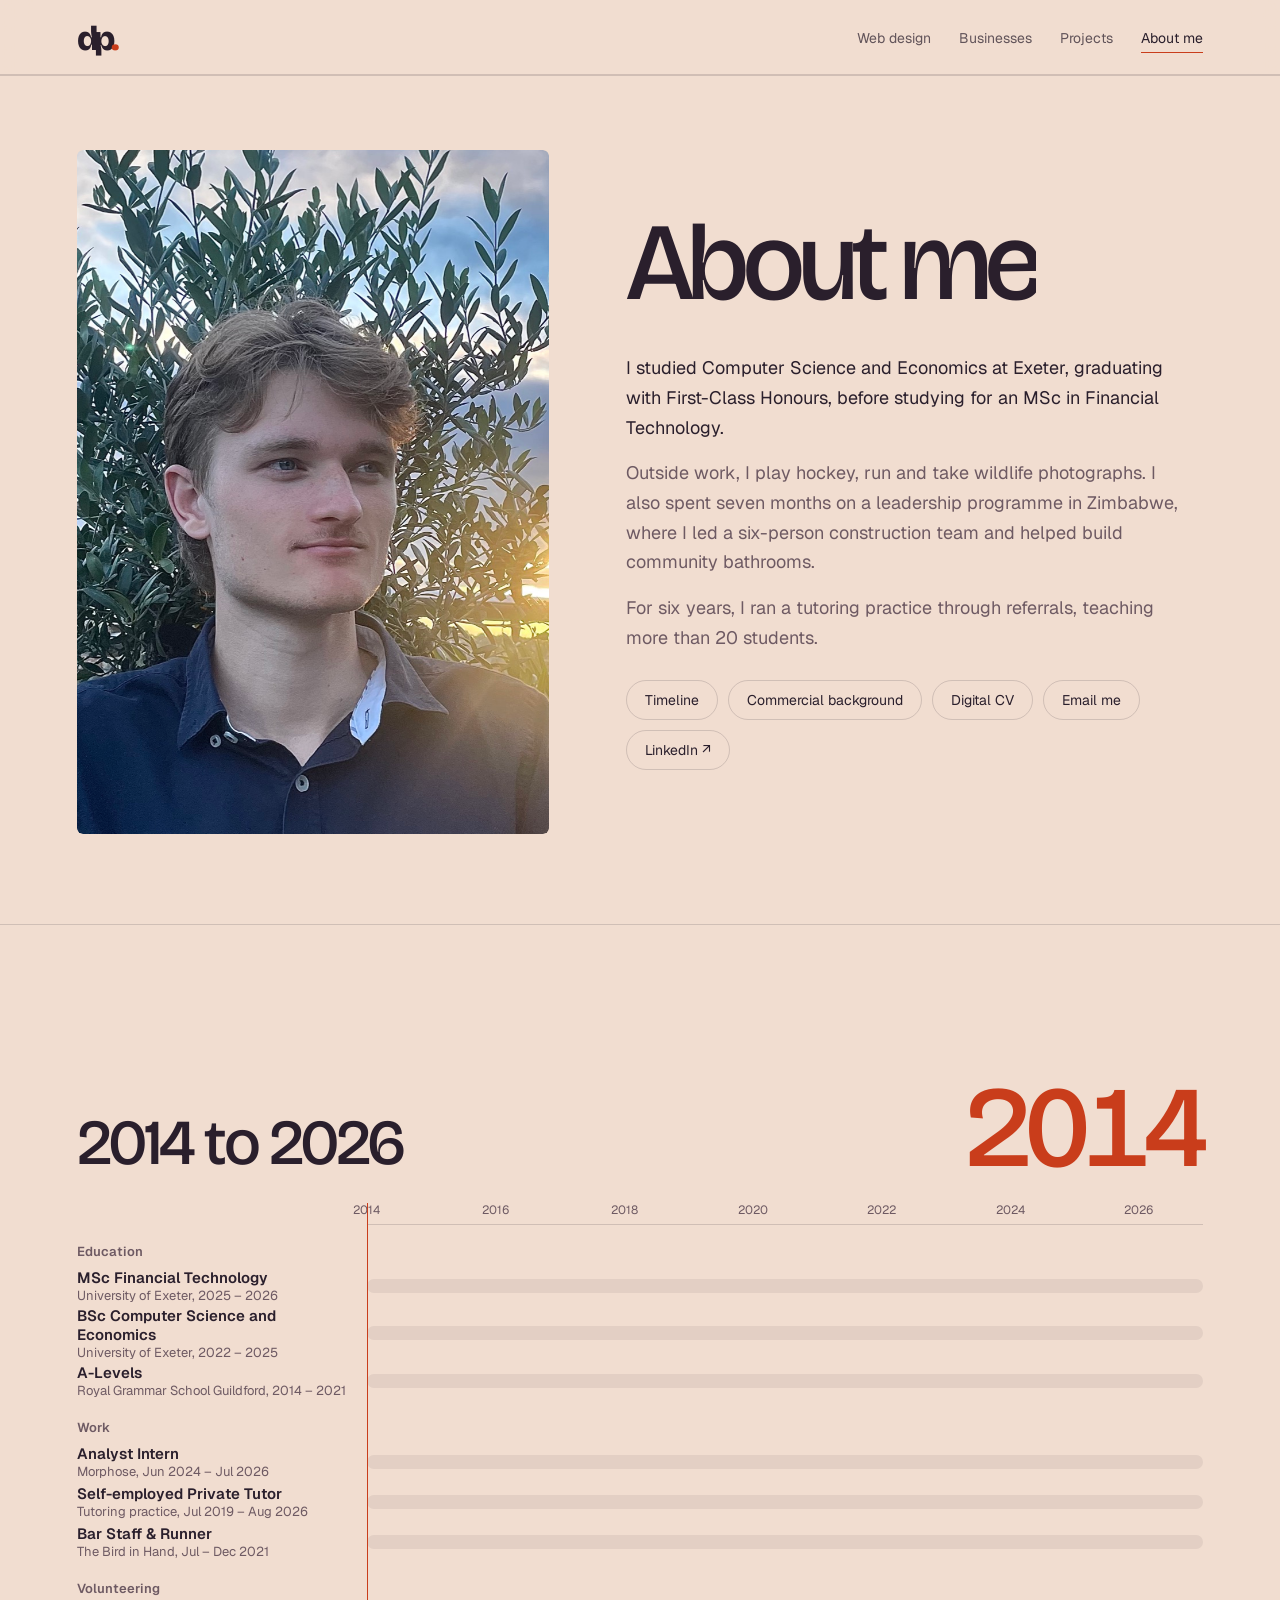
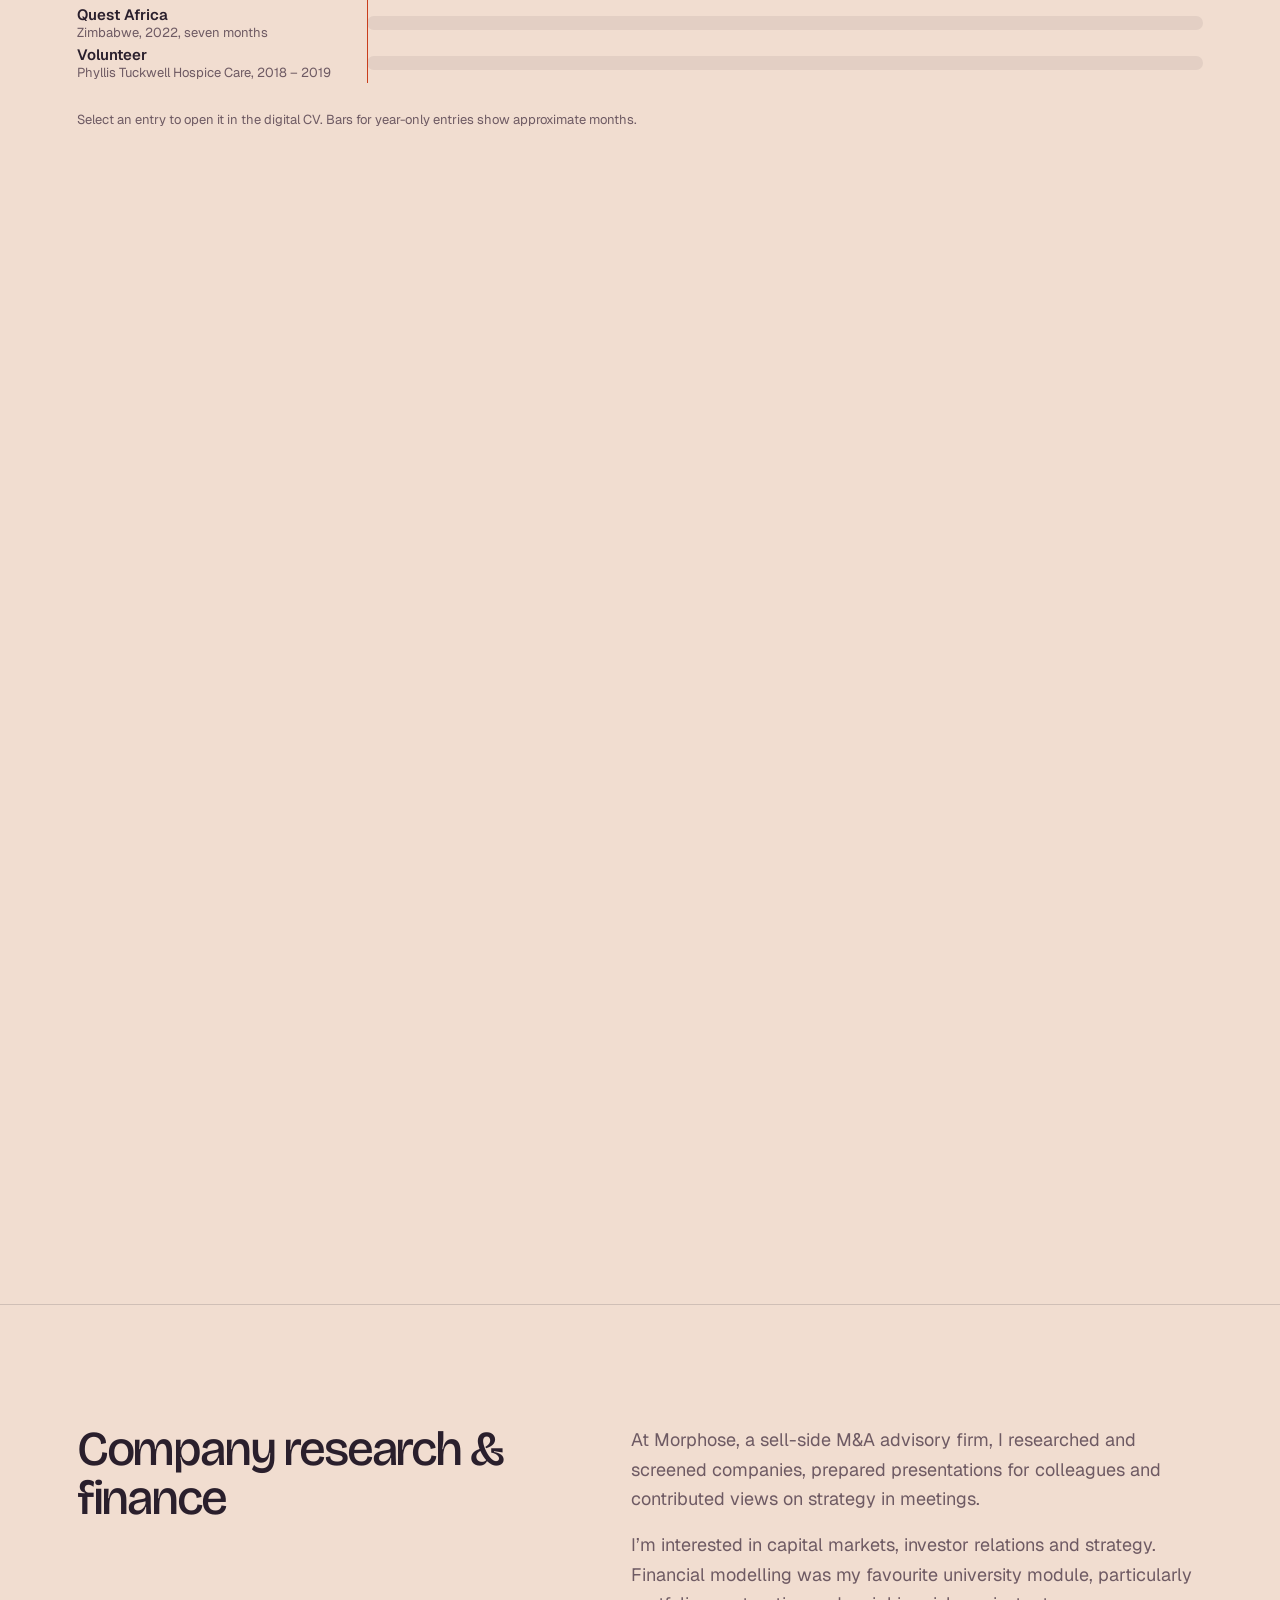
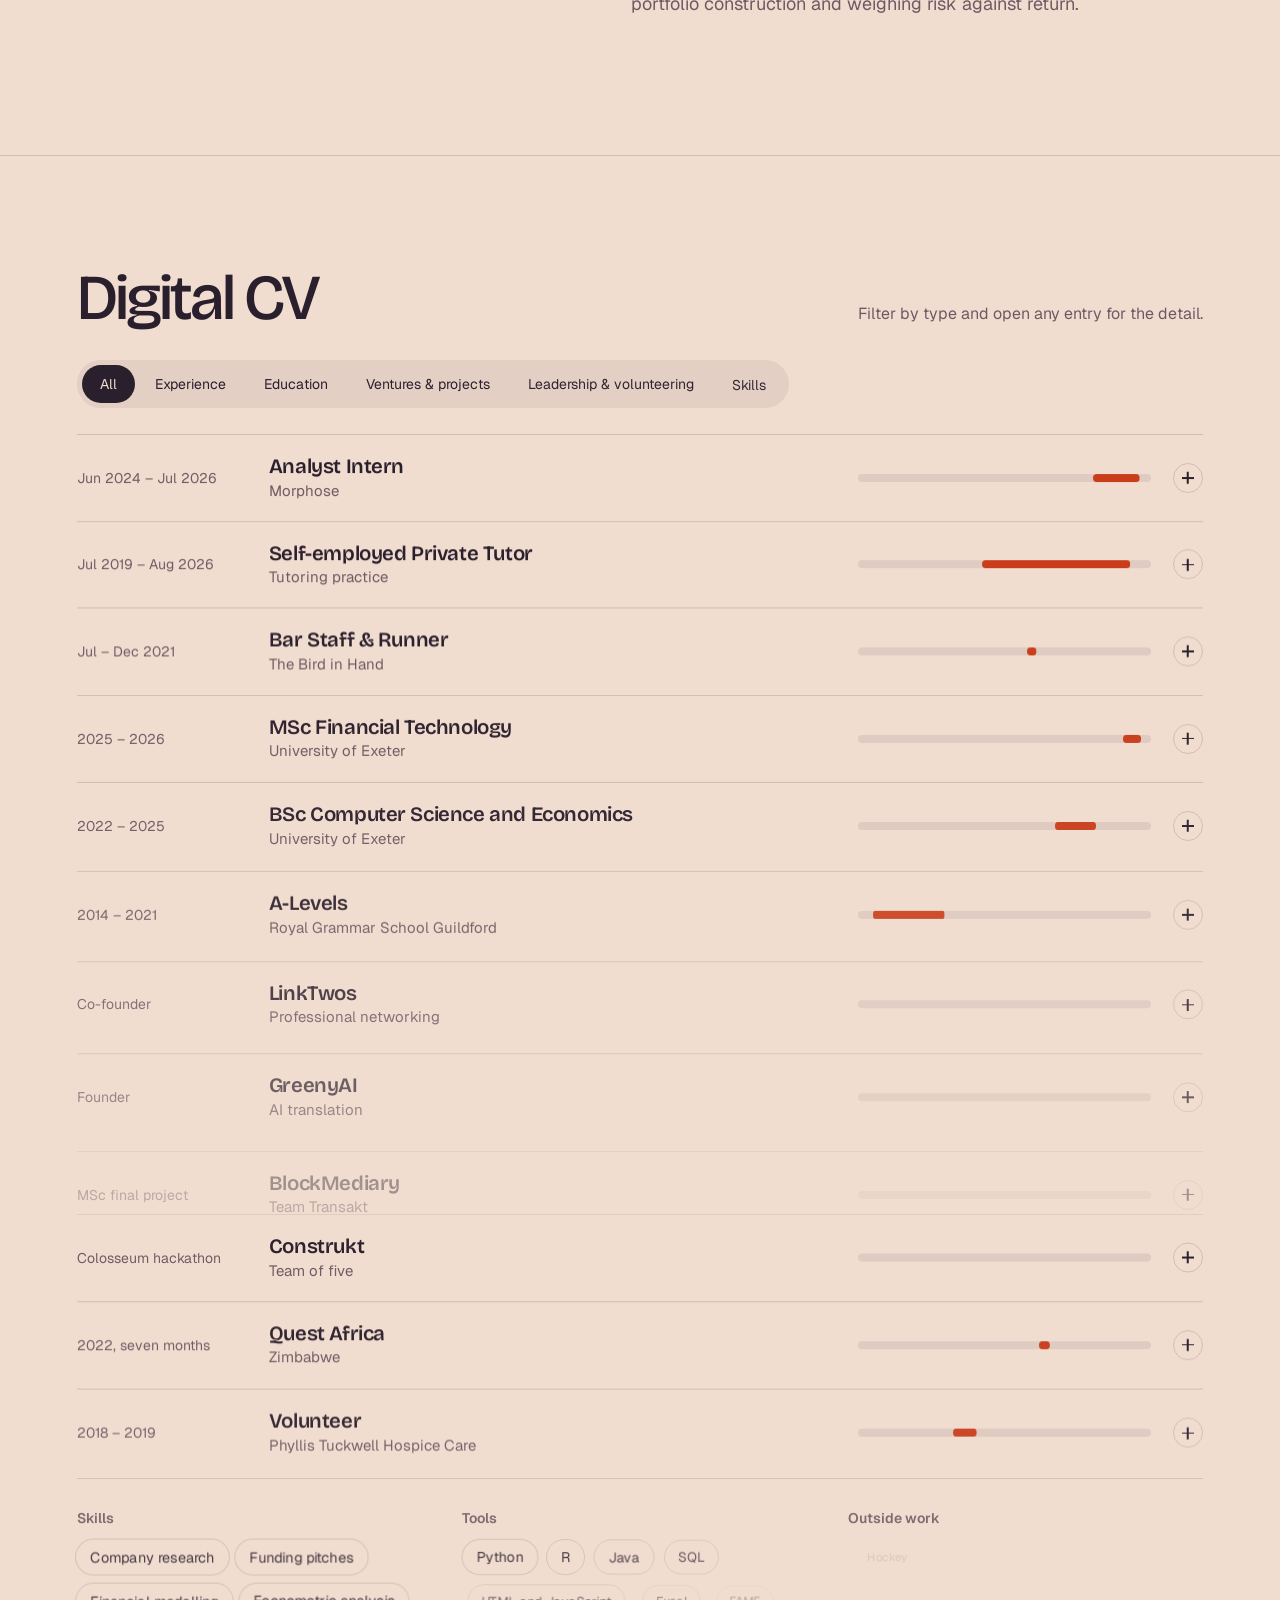
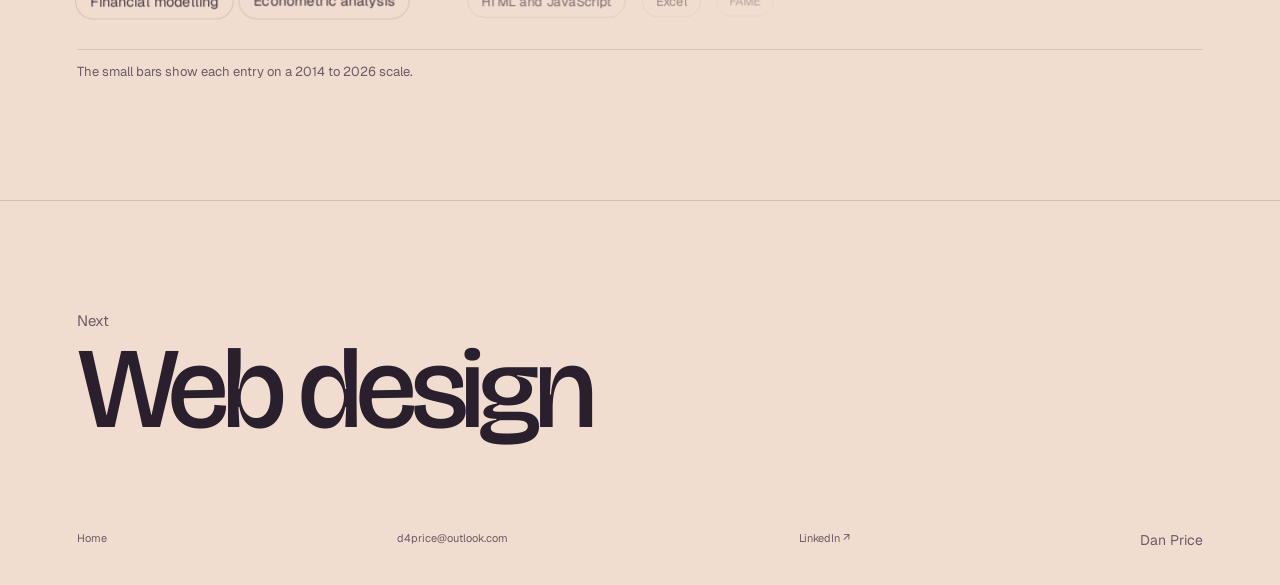
==== commit 74a81edf: "Deploy portfolio 076d24e" ====
--- a/about.html
+++ b/about.html
@@ -3,6 +3,6 @@
   <script type="module" crossorigin src="/assets/preload-helper-ckwbz45p.js"></script>
   <script type="module" crossorigin src="/assets/gsap-CzGW6FVa.js"></script>
   <script type="module" crossorigin src="/assets/ScrollTrigger-DNECHiyU.js"></script>
-  <script type="module" crossorigin src="/assets/main-BkWVybhD.js"></script>
-  <link rel="stylesheet" crossorigin href="/assets/main-DBTCCD8G.css">
+  <script type="module" crossorigin src="/assets/main-pWt9jar6.js"></script>
+  <link rel="stylesheet" crossorigin href="/assets/main-BEtyQK64.css">
 </head><body><main id="intro"></main></body></html>
--- a/assets/main-BEtyQK64.css
+++ b/assets/main-BEtyQK64.css
@@ -0,0 +1 @@
+:root{font-family:Geist,sans-serif;color:#eef2f0;background:#132634;font-synthesis:none}*{box-sizing:border-box}body{margin:0}button,a{-webkit-tap-highlight-color:transparent}a{color:inherit;text-decoration:none}button{font:inherit;color:inherit;cursor:pointer}a:focus-visible,button:focus-visible{outline:2px solid #f0cb84;outline-offset:7px}button{background:none;border:0}.introduction{height:460svh}.intro-screen{position:sticky;top:0;height:100svh;overflow:hidden;background:radial-gradient(ellipse at 72% 53%,#35546355,transparent 65%),#132634}header{position:absolute;top:25px;left:5%;right:5%;display:flex;align-items:center;justify-content:space-between;z-index:10}.signature{font:800 38px Bricolage Grotesque,sans-serif;letter-spacing:-4px}.signature span{color:#e5bd75}.header-detail{font-size:11px;opacity:.6;margin-left:50px}.work-link{font-size:11px}.work-link span{padding-left:22px;font-size:17px}#portrait-scene{position:absolute;top:0;right:0;bottom:0;left:0;z-index:2}#portrait-scene canvas{position:absolute;top:0;right:0;bottom:0;left:0;display:block}.portrait-fallback{position:absolute;right:12%;top:15%;height:69%;width:34%;object-fit:cover;object-position:50% 50%;transition:opacity .4s}.ready .portrait-fallback{opacity:0;pointer-events:none}.unavailable canvas{display:none}.intro-copy{position:absolute;top:0;right:0;bottom:0;left:0;pointer-events:none;z-index:5}.copy-frame{position:absolute;left:7%;top:29%;width:44%;opacity:0;transform:translateY(20px);transition:opacity .45s,transform .6s}.copy-frame.active{opacity:1;transform:none}.hello{font-size:16px;margin:0 0 24px;color:#e0bf83}.copy-frame h1,.copy-frame h2{font-family:Bricolage Grotesque,sans-serif;font-size:clamp(45px,5.6vw,92px);line-height:1.04;letter-spacing:-4.5px;font-weight:500;margin:0 0 30px}.support{font-size:13px;line-height:1.9;color:#bdcbd0;max-width:315px}.inline-work{display:inline-block;margin-top:19px;font-size:11px;border-bottom:1px solid #c3d0d750;padding-bottom:11px;pointer-events:auto}.inline-work span{margin-left:20px}.ambient-type{position:absolute;bottom:2%;left:5%;font:600 20vw Bricolage Grotesque,sans-serif;letter-spacing:-1.5vw;color:#c6d9e006;white-space:nowrap;pointer-events:none;z-index:0}.portrait-caption{position:absolute;bottom:12%;left:62%;font-size:10px;display:flex;flex-direction:column;gap:7px;z-index:3}.portrait-caption span:last-child{color:#8aa3b1;font-size:9px}.intro-bottom{position:absolute;bottom:30px;left:5%;right:5%;z-index:10;display:flex;justify-content:space-between;align-items:center}.scroll-prompt{display:flex;align-items:center;gap:15px;padding:0;font-size:10px}.scroll-glyph{font-size:24px;color:#e1bd7d}.intro-bottom nav{display:flex;gap:14px;position:absolute;left:50%;transform:translate(-50%)}.intro-bottom nav button{font-size:9px;opacity:.3;padding:10px;border-bottom:1px solid transparent}.intro-bottom nav button[aria-current=step]{opacity:1;border-color:#dfbd85}.motion-toggle{font-size:9px;opacity:.6;padding:10px 0}.reading-progress{position:absolute;bottom:0;width:100%;height:2px;background:#ffffff08;z-index:10}.reading-progress span{display:block;width:100%;height:100%;background:#e0bd7f;transform-origin:left;transform:scaleX(0)}.floating-note{position:absolute;z-index:4;opacity:0;pointer-events:none;width:165px;padding:17px;border:1px solid #afc9d52b;box-shadow:0 20px 45px #04151b55;-webkit-backdrop-filter:blur(18px);backdrop-filter:blur(18px);background:#1e3b4bcc;border-radius:3px}.floating-note>span{font-size:10px;color:#cedce1}.floating-note small{font-size:8px;color:#9eb3be}.note-design{top:17%;right:9%;background:#dedbd0;color:#213b47;width:140px}.note-design>span{color:#425765}.type-sample{font:500 63px Bricolage Grotesque;letter-spacing:-7px;margin:3px 0 7px}.swatches{display:flex;gap:5px}.swatches i{height:15px;width:23px;background:#132634}.swatches i:nth-child(2){background:#7999a9}.swatches i:nth-child(3){background:#f2ce81}.swatches i:nth-child(4){background:#bbbcb0}.note-motion{right:6%;top:49%;width:180px}.note-motion svg{display:block;margin:14px 0 8px;width:100%;overflow:visible}.curve-grid{fill:none;stroke:#9bb3bc33;stroke-width:.5}.motion-curve{fill:none;stroke:#eec98b;stroke-width:2}.note-motion circle{fill:#eef0df}.note-build{right:27%;bottom:17%;width:190px}.mini-button{padding:12px;margin:16px 0 10px;background:#dbbd7f;color:#243743;font-size:11px;display:flex;justify-content:space-between}.selected-work{background:#e7edf0;color:#173748;padding:105px 7% 0}.work-heading{display:flex;justify-content:space-between;align-items:end;gap:30px;margin-bottom:55px}.work-heading p{font-size:12px;line-height:1.8;margin:0 0 20px}.work-heading :is(h1,h2){font:500 clamp(32px,3.4vw,58px)/1.13 "Bricolage Grotesque";letter-spacing:-2px;margin:0}.work-heading>p{margin-bottom:0;color:#4e6874;font-size:11px}.work-heading>p span{display:block;margin-top:15px;color:#6d8189;font-size:9px}.project-grid{display:grid;grid-template-columns:repeat(3,1fr);gap:25px}.project-art{height:330px;position:relative;overflow:hidden;transition:transform .5s}.project:hover .project-art{transform:translateY(-7px)}.project-arrow{position:absolute;top:20px;right:21px;font-size:23px;z-index:2}.project-word{position:absolute;left:24px;bottom:20px;font:500 43px Bricolage Grotesque;letter-spacing:-2px;z-index:2}.focal-project .project-art{background:radial-gradient(ellipse at 50% 40%,#405653,#122220);color:#e5ece4}.lens-illustration{position:absolute;left:26%;top:15%;height:180px;width:180px;transform:rotate(-22deg)}.lens-illustration i{position:absolute;top:0;right:0;bottom:0;left:0;border:9px double #a1b9af;border-radius:50%;background:radial-gradient(circle,#132b30 0,#132b30 24%,#527c7e 25%,#527c7e 28%,#123332 29%,#123332 45%,#1c2229 47%,#1c2229 65%,#495e5a 68%);box-shadow:8px 10px 8px #0005}.lens-illustration i:nth-child(1){transform:translate(32px)}.lens-illustration i:nth-child(2){transform:translate(20px)}.lens-illustration i:nth-child(3){transform:translate(8px);border-color:#d09d75}.vessel-project .project-art{background:#322235;color:#e5d7c0}.scent-illustration{position:absolute;top:25px;right:30px;bottom:50px;left:30px;transform:rotate(25deg)}.scent-illustration i{position:absolute;top:0;right:40px;bottom:0;left:40px;border:8px dotted #d5ad7955;border-radius:50%;transform:rotateY(40deg)}.scent-illustration i:nth-child(2){transform:rotate(55deg);border-width:3px;border-color:#f0d7a6aa}.scent-illustration i:nth-child(3){transform:rotate(-55deg);border-width:2px;border-color:#bc996b}.still-project .project-art{color:#fff}.still-project img{height:100%;width:100%;object-fit:cover;filter:brightness(.87)}.project-info{padding:23px 0 40px}.project-info h3{font-weight:600;font-size:13px;margin:0 0 10px}.project-info p{font-size:11px;margin:0 0 12px}.project-info>span{font-size:9px;color:#71848d}footer{display:flex;justify-content:space-between;align-items:center;border-top:1px solid #17374822;padding:35px 0;font-size:11px;gap:20px}footer>span{font-weight:600}footer p{font-size:10px;color:#6d8189}footer button{font-size:10px}.reduced .copy-frame,.reduced .project-art{transition:none}@media(min-width:1600px){.copy-frame{top:31%}.project-art{height:400px}}@media(max-width:700px){.introduction{height:420svh}header{top:18px;left:6%;right:6%}.signature{font-size:31px}.header-detail{display:none}.work-link{font-size:10px}.work-link span{padding-left:10px}.copy-frame{left:7%;top:14%;width:88%}.hello{font-size:12px;margin-bottom:16px}.copy-frame h1,.copy-frame h2{font-size:43px;letter-spacing:-2.5px;line-height:1.06;margin-bottom:15px}.support{font-size:11px;line-height:1.7;max-width:275px}.inline-work{font-size:10px;margin-top:3px;padding-bottom:7px}.portrait-caption{bottom:12%;left:9%;font-size:9px}.portrait-caption span:last-child{font-size:8px}.portrait-fallback{top:42%;right:19%;width:62%;height:42%}.ambient-type{font-size:34vw;bottom:15%}.intro-bottom{left:7%;right:7%;bottom:19px}.scroll-prompt{font-size:0;gap:0}.scroll-glyph{font-size:23px}.intro-bottom nav{gap:10px}.motion-toggle{font-size:8px}.floating-note{padding:11px}.note-design{top:42%;right:auto;left:5%;width:95px}.type-sample{font-size:40px;letter-spacing:-4px}.swatches{gap:3px}.swatches i{width:15px;height:10px}.note-motion{top:55%;right:3%;width:112px}.note-motion svg{margin:8px 0 4px}.floating-note>span{font-size:8px}.floating-note small{font-size:6px}.note-build{right:16%;bottom:13%;width:132px}.mini-button{font-size:8px;padding:8px;margin:9px 0 6px}.selected-work{padding:65px 7% 0}.work-heading{display:block;margin-bottom:35px}.work-heading :is(h1,h2){font-size:33px;letter-spacing:-1.5px}.work-heading>p{margin-top:25px}.project-grid{grid-template-columns:1fr;gap:5px}.project-art{height:310px}.project-info{padding:20px 0 30px}footer{flex-wrap:wrap;gap:10px}footer p{order:3;flex-basis:100%;font-size:9px}footer button{font-size:9px}}@media(max-height:650px)and (min-width:701px){.copy-frame{top:24%}.copy-frame h1,.copy-frame h2{font-size:50px}.portrait-caption{bottom:14%}}.site-nav{display:flex;gap:25px;align-items:center;font-size:11px}.site-nav a{padding:10px 0}.site-nav a:hover{color:#e0bf83}.copy-frame .support{max-width:325px}.real-work{border-top:1px solid #17374822;padding:28px 0 65px;display:grid;grid-template-columns:1fr 2fr 1fr;gap:35px;align-items:start;font-size:11px}.real-work>span{font-weight:600}.real-work p{margin:0;line-height:1.9;max-width:475px}.real-work a{font-size:10px;justify-self:end;border-bottom:1px solid #17374855;padding-bottom:7px}.ventures-section{background:#d7e2e4;color:#173748;padding:95px 7%}.section-intro{display:grid;grid-template-columns:1fr 2fr;gap:22px 35px;margin-bottom:65px}.section-intro>p:first-child{grid-column:1;font-size:12px}.section-intro :is(h1,h2){grid-column:2;margin:0;font:500 clamp(36px,4.1vw,64px)/1.08 "Bricolage Grotesque";letter-spacing:-2.6px}.section-intro>p:last-child{grid-column:2;font-size:13px;line-height:1.85;max-width:510px;margin:0;color:#4e6874}.venture-row{display:grid;grid-template-columns:1fr 2fr;gap:35px;border-top:1px solid #17374830;padding:45px 0}.venture-row:last-child{padding-bottom:0}.venture-symbol{display:inline-flex;height:55px;min-width:55px;border-radius:50%;align-items:center;justify-content:center;background:#294d62;color:#e7edf0;font-size:22px;margin-bottom:15px}.greeny-symbol{background:#386349;font:500 36px Bricolage Grotesque;letter-spacing:-4px;padding-right:4px}.venture-identity h3{font:500 30px Bricolage Grotesque;letter-spacing:-1px;margin:0 0 8px}.venture-identity p{font-size:10px;color:#627a86}.venture-story>p{font-size:15px;line-height:1.85;max-width:570px;margin:0 0 24px}.venture-evidence{display:flex;align-items:center;gap:24px;margin:25px 0}.venture-evidence strong{font:500 40px Bricolage Grotesque;letter-spacing:-2px}.venture-evidence span{font-size:11px;line-height:1.7;color:#516f7b;max-width:220px}.venture-story a,.business-copy a,.profile-link{display:inline-block;font-size:11px;border-bottom:1px solid currentColor;padding:0 0 8px;margin-top:8px}.business-section{padding:90px 7%;display:grid;grid-template-columns:1fr 1fr;gap:70px;background:#203b4b;color:#e8eeeb}.section-label{font-size:12px;color:#dabd85;margin:0 0 24px}.business-section h2,.about-copy :is(h1,h2){font:500 clamp(31px,3.4vw,52px)/1.13 "Bricolage Grotesque";letter-spacing:-2px;margin:0 0 24px}.business-copy p{font-size:14px;line-height:1.9;color:#c7d5da;margin:0 0 19px}.business-copy a{color:#e0bf83}.about-section{background:#edf0ec;color:#203b4b;padding:100px 7% 0}.about-layout{display:grid;grid-template-columns:.85fr 1.15fr;gap:9%;align-items:center}.about-image{position:relative;max-width:400px}.about-image img{width:100%;height:480px;object-fit:cover;object-position:48% 50%;display:block}.about-image>span{position:absolute;bottom:20px;left:23px;color:#fff;font-size:12px}.about-copy .section-label{color:#6e827f}.about-copy>p:not(.section-label){font-size:13px;line-height:1.9;color:#506b76;max-width:550px;margin:0 0 17px}.digital-cv{margin:80px 0 65px;border-top:1px solid #17374840;border-bottom:1px solid #17374840}.digital-cv summary{cursor:pointer;display:flex;justify-content:space-between;align-items:center;padding:27px 0;list-style:none}.digital-cv summary::-webkit-details-marker{display:none}.digital-cv summary:focus-visible{outline:2px solid #365a70;outline-offset:5px}.digital-cv summary span{font-size:10px;color:#617b85}.digital-cv h3{font:500 32px Bricolage Grotesque;letter-spacing:-1px;margin:6px 0 0}.digital-cv summary .cv-toggle{font-size:35px;color:#203b4b;font-weight:400;transition:transform .3s}.digital-cv[open] .cv-toggle{transform:rotate(45deg)}.cv-content{display:grid;grid-template-columns:1fr 1fr;gap:65px;padding:20px 0 40px}.cv-column h4{font-size:16px;margin:28px 0 25px;border-bottom:1px solid #17374822;padding-bottom:12px}.cv-column h4:first-child{margin-top:0}.cv-column article{margin-bottom:23px}.cv-column article>span{font-size:10px;color:#71838b}.cv-column h5{font-size:13px;margin:7px 0;font-weight:600}.cv-column p{font-size:12px;line-height:1.85;margin:8px 0;color:#506b76}.reduced .cv-toggle{transition:none}@media(max-width:700px){.site-nav{gap:16px;font-size:10px}.header-detail{display:none}.copy-frame h1,.copy-frame h2{font-size:40px}.copy-frame .support{font-size:10px;max-width:290px}.copy-frame .inline-work{font-size:10px;margin-top:0;padding-bottom:6px}.real-work{grid-template-columns:1fr;gap:14px;padding-bottom:40px}.real-work a{justify-self:start}.ventures-section{padding:60px 7%}.section-intro{display:block;margin-bottom:35px}.section-intro :is(h1,h2){font-size:37px;letter-spacing:-1.8px;margin:20px 0}.section-intro>p:last-child{font-size:12px}.venture-row{grid-template-columns:1fr;gap:12px;padding:30px 0}.venture-symbol{height:42px;min-width:42px;font-size:19px;margin-bottom:10px}.venture-identity h3{font-size:28px}.venture-story>p{font-size:13px}.venture-evidence strong{font-size:34px}.venture-evidence span{font-size:10px}.business-section{padding:60px 7%;grid-template-columns:1fr;gap:12px}.business-copy p{font-size:13px}.about-section{padding:65px 7% 0}.about-layout{grid-template-columns:1fr;gap:35px}.about-image{max-width:none}.about-image img{height:330px;object-position:50% 45%}.about-copy :is(h1,h2){font-size:37px}.cv-content{grid-template-columns:1fr;gap:20px}.digital-cv{margin:45px 0}.digital-cv h3{font-size:28px}.digital-cv summary>div>span{font-size:9px}}.venture-evidence strong{white-space:nowrap;flex-shrink:0}.independent-projects{background:#203b4b;color:#e8eeeb;padding:85px 7% 95px}.projects-heading{display:grid;grid-template-columns:1fr 2fr;gap:20px 35px;margin-bottom:45px}.projects-heading .section-label{margin:5px 0}.projects-heading :is(h1,h2){font:500 clamp(36px,4.1vw,64px)/1.08 "Bricolage Grotesque";letter-spacing:-2.6px;margin:0}.projects-heading>p:last-child{grid-column:2;font-size:13px;line-height:1.85;color:#bacdd5;margin:0}.research-grid{display:grid;grid-template-columns:1fr 1fr;gap:45px}.research-project{border-top:1px solid #afc5ce44;padding-top:30px}.project-diagram{height:125px;display:flex;gap:14px;align-items:center;justify-content:center;background:#173240;margin-bottom:25px}.project-diagram span{font-size:11px;padding:15px;border:1px solid #a1b9c04d}.project-diagram i{font-style:normal;color:#dbbd85}.milestone-diagram{background:#2c454b}.research-project .project-context{font-size:10px;color:#dabc87}.research-project h3{font:500 30px Bricolage Grotesque;letter-spacing:-1px;margin:12px 0 18px}.research-project>p:not(.project-context),.research-project details p{font-size:13px;line-height:1.85;color:#c3d2d8;max-width:520px}.research-project details{margin-top:24px}.research-project summary{cursor:pointer;font-size:11px;padding:12px 0;color:#e3c58f}.research-project summary:focus-visible{outline:2px solid #e3c58f;outline-offset:4px}.career-background{display:grid;grid-template-columns:1fr 1.4fr;gap:65px;border-top:1px solid #17374825;margin-top:65px;padding-top:45px}.career-background .section-label{color:#617b85}.career-background h3{font:500 30px/1.2 Bricolage Grotesque;letter-spacing:-1px;margin:0}.career-background>div>p:not(.section-label){font-size:13px;line-height:1.85;color:#506b76;margin:0 0 17px}@media(max-width:700px){.site-nav{gap:13px;font-size:9px}.independent-projects{padding:60px 7%}.projects-heading{display:block}.projects-heading :is(h1,h2){font-size:37px;margin:20px 0;letter-spacing:-1.8px}.projects-heading>p:last-child{font-size:12px}.research-grid{grid-template-columns:1fr;gap:35px}.project-diagram{gap:9px}.project-diagram span{font-size:10px;padding:12px}.career-background{grid-template-columns:1fr;gap:25px;margin-top:40px;padding-top:30px}.career-background h3{font-size:29px}}@media(max-width:360px){.site-nav{gap:9px;font-size:8px}}.category-directory{padding:70px 7% 0;background:#e7edf0;color:#173748}.directory-heading>p{font-size:12px;color:#597582;margin:0 0 18px}.directory-heading h2{font:500 clamp(34px,4vw,55px)/1.1 "Bricolage Grotesque";letter-spacing:-2px;margin:0 0 40px}.category-links{display:grid;grid-template-columns:1fr 1fr;gap:0 55px;padding-bottom:35px}.category-links>a{padding:25px 0 30px;border-top:1px solid #17374835;display:block}.category-name{font:500 28px Bricolage Grotesque;letter-spacing:-1px}.category-links p{font-size:13px;line-height:1.8;color:#58727d;max-width:390px;margin:15px 0 22px}.category-cta{font-size:11px}.category-links>a:hover .category-cta{text-decoration:underline;text-underline-offset:5px}.category-header{position:relative;top:auto;left:auto;right:auto;height:100px;margin:0;padding:0 7%;background:#132634;color:#eef2f0}.category-header .site-nav a[aria-current=page]{color:#e0bf83;border-bottom:1px solid #e0bf83}.category-page .selected-work,.category-page .ventures-section,.category-page .independent-projects,.category-page .about-section{padding-top:65px}.category-footer{margin:0;padding:30px 7%;background:#132634;color:#eef2f0;border:0}.category-page footer a{font-size:11px}.category-directory footer>span:last-of-type{font-size:10px;color:#6d8189}@media(max-width:700px){.category-directory{padding:50px 7% 0}.category-links{grid-template-columns:1fr;gap:0}.directory-heading h2{font-size:35px}.category-name{font-size:26px}.category-links p{font-size:12px}.category-header{height:85px;padding:0 6%;margin:0}.category-page .selected-work,.category-page .ventures-section,.category-page .independent-projects,.category-page .about-section{padding-top:40px}.category-directory footer>span:last-of-type{display:none}}.business-brand-mark{display:block;width:80px;height:auto;margin-bottom:20px}.business-wordmark{display:block;width:190px;height:auto;max-width:100%}.business-tree{display:block;width:73px;height:auto;margin-bottom:16px}@media(max-width:700px){.business-brand-mark{width:65px;margin-bottom:16px}.business-wordmark{width:170px}.business-tree{width:64px}}.mini-flow{display:grid;gap:3px;margin:12px 0;color:#dce6e9;font-size:9px}.mini-flow i{font-style:normal;color:#e0bf83}.mini-flow span{border-bottom:1px solid #b7ccd326;padding:3px 0}.note-build .mini-button{background:none;color:#dce6e9;padding:0;margin:18px 0 10px;font-size:20px}.note-build small{font-size:15px;color:#dce6e9}.intro-bottom nav button{font-size:11px;opacity:.7;padding:12px 8px}.support{font-size:15px;line-height:1.75}.inline-work{font-size:13px}.work-heading>p,.project-info p,.real-work{font-size:14px}.work-heading>p span,.project-info>span{font-size:12px;color:#526c77}.work-saving{font:500 32px Bricolage Grotesque;letter-spacing:-1px;justify-self:end}.work-saving span{display:block;font:12px Geist;letter-spacing:0;margin-top:6px}@media(max-width:700px){.intro-bottom{flex-wrap:wrap;row-gap:8px}.intro-bottom nav{position:static;transform:none;order:-1;flex-basis:100%;justify-content:center;gap:12px}.intro-bottom nav button{font-size:11px;padding:10px 5px}.scroll-prompt{font-size:11px;gap:10px}.motion-toggle{font-size:11px}.copy-frame .support{font-size:12px;line-height:1.65;max-width:310px}.copy-frame .inline-work{font-size:12px;margin-top:3px}.portrait-caption{display:none}.work-saving{justify-self:start}.site-nav{font-size:10px;gap:12px}}@media(max-width:700px){.mini-flow{font-size:7px;gap:1px;margin:6px 0}.note-build .mini-button{font-size:15px;margin:10px 0 7px}.note-build small{font-size:12px}}.hero-line{display:block;overflow:hidden;padding-bottom:.05em;margin-bottom:-.05em}.hero-line>span{display:inline-block}.site-nav a{white-space:nowrap}@media(max-width:330px){.intro-screen header .site-nav{gap:8px;font-size:11px}.intro-screen .signature{font-size:28px}}@view-transition{navigation:auto}::view-transition-group(*){animation-duration:.75s;animation-timing-function:cubic-bezier(.76,0,.24,1)}::view-transition-old(root){animation:.7s cubic-bezier(.76,0,.24,1) both vt-out}::view-transition-new(root){animation:.7s cubic-bezier(.16,1,.3,1) both vt-in}@keyframes vt-out{to{transform:scale(.97);filter:brightness(.85)}}@keyframes vt-in{0%{opacity:0;transform:translateY(36px)}}@media(prefers-reduced-motion:reduce){::view-transition-group(*),::view-transition-old(*),::view-transition-new(*){animation:none!important}}body[data-page]{--line:color-mix(in srgb,var(--ink) 16%,transparent);background:var(--field);color:var(--ink)}body[data-page=web-design]{--field:#1a1631;--ink:#eceaf2;--muted:#b3aecb;--accent:#ff5b35;--panel:#231e40}body[data-page=businesses]{--field:#262a1b;--ink:#eceddc;--muted:#babf9f;--accent:#c9d68a;--panel:#1d2014}body[data-page=projects]{--field:#1a1631;--ink:#eceaf2;--muted:#b3aecb;--accent:#ff5b35;--panel:#231e40}body[data-page=about]{--field:#f1ddd0;--ink:#2a1f2c;--muted:#6e5a63;--accent:#c93d1b;--panel:#e6cdbd}.category-page #intro{background:var(--field);color:var(--ink)}.page-body{overflow-x:clip}.category-page ::selection{background:var(--accent);color:var(--field)}.category-page a:focus-visible,.category-page button:focus-visible,.category-page summary:focus-visible{outline:2px solid var(--accent);outline-offset:5px}.page-header{position:fixed;top:0;left:0;right:0;height:76px;padding:0 6%;display:flex;align-items:center;justify-content:space-between;z-index:50;background:color-mix(in srgb,var(--field) 84%,transparent);backdrop-filter:blur(14px);-webkit-backdrop-filter:blur(14px);view-transition-name:site-header}.page-header .signature{font-size:34px}.page-header .signature span{color:var(--accent)}.page-header .site-nav{font-size:14px;gap:28px}.page-header .site-nav a{position:relative;padding:8px 0;opacity:.72;transition:opacity .2s}.page-header .site-nav a:hover{color:inherit;opacity:1}.page-header .site-nav a[aria-current=page]{opacity:1}.page-header .site-nav a:after{content:"";position:absolute;left:0;right:0;bottom:2px;height:1.5px;background:var(--accent);transform:scaleX(0);transform-origin:right;transition:transform .35s cubic-bezier(.76,0,.24,1)}.page-header .site-nav a:hover:after,.page-header .site-nav a[aria-current=page]:after{transform:scaleX(1);transform-origin:left}.page-scrollbar{position:absolute;left:0;right:0;bottom:0;height:2px;background:var(--line)}.page-scrollbar i{display:block;height:100%;background:var(--accent);transform:scaleX(0);transform-origin:left}.page-hero{min-height:74svh;padding:150px 6% 70px;display:flex;align-items:flex-end;background:var(--field);view-transition-name:page-field}.page-title{font:500 clamp(64px,11.5vw,196px)/.9 "Bricolage Grotesque",sans-serif;letter-spacing:-.055em;margin:0 0 34px;view-transition-name:page-title;width:fit-content}.page-title .line{display:block;overflow:hidden;padding-bottom:.06em}.page-title .line>span{display:inline-block}.page-lede{font-size:clamp(17px,1.5vw,21px);line-height:1.6;max-width:44ch;color:var(--muted);margin:0 0 34px}.page-index{display:flex;flex-wrap:wrap;gap:10px}.page-index a{font-size:14px;padding:10px 18px;border:1px solid var(--line);border-radius:99px;transition:background .25s,color .25s,border-color .25s}.page-index a:hover{background:var(--ink);color:var(--field);border-color:var(--ink)}.demo-kind{font-size:14px;color:var(--muted);margin:0 0 10px}.category-page h2{font:500 clamp(42px,5vw,84px)/1 "Bricolage Grotesque",sans-serif;letter-spacing:-.045em;margin:0 0 16px}.demo-sum{font-size:18px;line-height:1.55;max-width:34ch;margin:0 0 26px}.text-link{display:inline-flex;gap:14px;align-items:center;font-size:15px;font-weight:500;padding-bottom:8px;margin-top:22px;background:linear-gradient(currentColor,currentColor) 0 100%/100% 1px no-repeat;transition:background-size .4s cubic-bezier(.76,0,.24,1)}.text-link:hover{background-size:0 1px;background-position:100% 100%}.text-link span{transition:transform .35s}.text-link:hover span{transform:translate(3px,-3px)}.graphic-note{position:absolute;right:0;bottom:-6px;margin:0;font-size:12px;color:var(--muted)}.steps{list-style:none;padding:0;margin:0;counter-reset:step;max-width:430px}.step{counter-increment:step;position:relative;padding:13px 0 13px 44px;border-top:1px solid var(--line);opacity:.4;transition:opacity .4s}.step:before{content:counter(step,decimal-leading-zero);position:absolute;left:0;top:15px;font:500 13px Bricolage Grotesque;color:var(--muted);transition:color .4s}.step h3{font:600 17px/1.3 Geist,sans-serif;margin:0}.step p{margin:0;font-size:15px;line-height:1.6;color:var(--muted);overflow:hidden;max-height:0;transition:max-height .55s cubic-bezier(.76,0,.24,1),margin .5s}.step.is-active{opacity:1}.step.is-active:before{color:var(--accent)}.step.is-active p{max-height:120px;margin-top:6px}.step.is-done{opacity:.62}.demo-progress{position:absolute;left:6%;right:6%;bottom:22px;height:2px;background:var(--line)}.demo-progress i{display:block;height:100%;background:var(--accent);transform:scaleX(0);transform-origin:left}.more-studies{padding:20px 6% 110px}.more-studies h2{font-size:clamp(32px,3vw,46px);margin-bottom:30px}.study-list{display:grid;grid-template-columns:repeat(3,1fr);gap:28px}.study{display:grid;grid-template-columns:1fr auto;gap:6px 16px}.study-art{grid-column:1/-1;height:220px;border-radius:16px;position:relative;overflow:hidden;margin-bottom:14px;transition:transform .6s cubic-bezier(.16,1,.3,1)}.study:hover .study-art{transform:translateY(-6px)}.study-name{font:600 17px Bricolage Grotesque;letter-spacing:-.01em}.study-text{grid-column:1;font-size:15px;line-height:1.55;color:var(--muted)}.study-go{grid-row:2;grid-column:2;font-size:18px;transition:transform .35s}.study:hover .study-go{transform:translate(3px,-3px)}.art-aura{background:#34465a}.art-aura i{position:absolute;left:50%;top:50%;border-radius:50%;border:2px solid #c98a5e;transform:translate(-50%,-50%);transition:transform .8s cubic-bezier(.16,1,.3,1)}.art-aura i:nth-child(1){width:150px;height:150px;border-color:#dfe8ee55}.art-aura i:nth-child(2){width:100px;height:100px}.art-aura i:nth-child(3){width:40px;height:40px;background:#c98a5e}.study:hover .art-aura i:nth-child(1){transform:translate(-50%,-50%) translate(-60px) scale(.9)}.study:hover .art-aura i:nth-child(3){transform:translate(-50%,-50%) translate(60px) scale(1.3)}.art-goodform{background:#2437b8;display:grid;grid-template-columns:repeat(3,14px);gap:22px;place-content:center}.art-goodform i{width:14px;height:14px;border-radius:50%;background:#f4d76b;transition:transform .8s cubic-bezier(.34,1.56,.64,1)}.study:hover .art-goodform i{transform:translate(calc(cos(var(--a)) * 46px - var(--dx)),calc(sin(var(--a)) * 46px - var(--dy)))}.art-goodform i:nth-child(1){--a:0deg;--dx:-36px;--dy:-36px}.art-goodform i:nth-child(2){--a:40deg;--dx:0px;--dy:-36px}.art-goodform i:nth-child(3){--a:80deg;--dx:36px;--dy:-36px}.art-goodform i:nth-child(4){--a:120deg;--dx:-36px;--dy:0px}.art-goodform i:nth-child(5){--a:160deg;--dx:0px;--dy:0px}.art-goodform i:nth-child(6){--a:200deg;--dx:36px;--dy:0px}.art-goodform i:nth-child(7){--a:240deg;--dx:-36px;--dy:36px}.art-goodform i:nth-child(8){--a:280deg;--dx:0px;--dy:36px}.art-goodform i:nth-child(9){--a:320deg;--dx:36px;--dy:36px}.art-passage{background:#253442;perspective:400px}.art-passage i{position:absolute;top:18%;right:26%;bottom:18%;left:26%;border:1.5px solid #cfdbe499;transition:transform .9s cubic-bezier(.16,1,.3,1)}.art-passage i:nth-child(1){transform:translateZ(-160px)}.art-passage i:nth-child(2){transform:translateZ(-60px)}.art-passage i:nth-child(3){transform:translateZ(40px)}.study:hover .art-passage i:nth-child(1){transform:translateZ(-40px)}.study:hover .art-passage i:nth-child(2){transform:translateZ(60px)}.study:hover .art-passage i:nth-child(3){transform:translateZ(200px);opacity:0}.venture{height:230svh;position:relative}.venture+.venture{border-top:1px solid var(--line)}.venture-sticky{position:sticky;top:0;height:100svh;padding:100px 6% 56px;display:grid;grid-template-columns:minmax(300px,.8fr) minmax(0,1.2fr);gap:6vw;align-items:center}.venture-copy>p{font-size:17px;line-height:1.65;max-width:38ch;margin:0 0 14px}.venture-copy .venture-role{font-size:14px;color:var(--muted);margin-bottom:18px}.venture-copy h2{margin-bottom:6px}.venture-logo{display:block;width:min(300px,70%);height:auto;margin-bottom:12px}.venture-tree{display:block;width:84px;height:auto;margin-bottom:14px}.grant-board{position:relative;height:min(72svh,620px)}.grant-total{position:absolute;left:0;top:0;display:flex;align-items:baseline;gap:14px}.grant-total strong{font:500 clamp(96px,11vw,170px)/.8 "Bricolage Grotesque";letter-spacing:-.06em;color:var(--accent);font-variant-numeric:tabular-nums;min-width:.62em}.grant-total>span{font-size:17px;color:var(--muted)}.grant-mark{position:absolute;right:4%;top:6%;width:min(260px,40%);height:auto;opacity:.9;transform-origin:center}.grant-cards{position:absolute;left:12%;right:8%;bottom:20%;height:250px}.grant-card{position:absolute;left:0;right:0;height:92px;border-radius:14px;background:#eceddc;color:#262a1b;padding:18px 24px;display:flex;flex-direction:column;justify-content:center;gap:4px;box-shadow:0 26px 50px -24px #041614;opacity:0}.grant-card:nth-child(1){top:0;left:0;right:14%}.grant-card:nth-child(2){top:78px;left:9%;right:6%}.grant-card:nth-child(3){top:156px;left:3%;right:10%}.grant-card span{font-size:13px;color:#5f6448}.grant-card strong{font:600 clamp(20px,2vw,27px) "Bricolage Grotesque";letter-spacing:-.02em}.grant-nomination{position:absolute;right:0;bottom:0;padding:16px 20px;border:1px solid var(--accent);border-radius:14px;display:flex;flex-direction:column;gap:2px;opacity:0;background:var(--field)}.grant-nomination span,.grant-nomination small{font-size:13px;color:var(--muted)}.grant-nomination strong{font:600 19px Bricolage Grotesque;color:var(--accent)}.venture-stats{display:flex;gap:36px;margin:24px 0 4px}.venture-stats strong{display:block;font:500 clamp(36px,3.6vw,54px)/1 "Bricolage Grotesque";letter-spacing:-.04em;font-variant-numeric:tabular-nums}.venture-stats span{font-size:14px;color:var(--muted)}.translate-graphic{position:relative;height:min(70svh,600px);display:grid;grid-template-columns:1fr 1fr;gap:6%;align-items:center}.doc{position:relative;aspect-ratio:3/4;max-height:100%;border-radius:10px;background:#f1efdf;padding:52px 9% 30px;box-shadow:0 36px 70px -30px #041614;overflow:hidden}.doc-source{transform:rotate(-2.5deg)}.doc-target{transform:rotate(2deg) translateY(24px)}.doc-label{position:absolute;top:18px;left:9%;font-size:13px;color:#5b6f61}.doc-lines i{display:block;height:7px;width:var(--w);margin:0 0 11px;border-radius:4px;background:#262a1b2e;transition:background .3s}.doc-lines i.gap{background:none}.doc-source .doc-lines i.is-read:not(.gap){background:#262a1b6b}.doc-target .doc-lines i:not(.gap){background:#2f6b4f;transform:scaleX(0);transform-origin:left}.doc-beam{position:absolute;left:0;right:0;top:calc(46px + var(--y,0%) * .8);height:2px;background:var(--accent);box-shadow:0 0 18px 4px #c2d99b88;opacity:0;transition:opacity .3s}.translate-graphic .graphic-note{bottom:-4px}.about-hero{align-items:center;padding-bottom:90px}.about-hero-grid{display:grid;grid-template-columns:minmax(0,.9fr) minmax(0,1.1fr);gap:6vw;align-items:center;width:100%}.about-portrait{margin:0;height:min(76svh,720px)}.portrait-mask{height:100%;overflow:hidden;border-radius:6px}.portrait-mask img{width:100%;height:100%;object-fit:cover;object-position:48% 40%;transform:scale(1.08);will-change:transform}.about-intro .page-title{font-size:clamp(60px,8.6vw,150px)}.about-intro>p{font-size:18px;line-height:1.65;max-width:46ch;margin:0 0 16px;color:var(--muted)}.about-intro>p:first-of-type{color:var(--ink)}.about-intro .page-index{margin-top:28px}.timeline{height:220svh;position:relative;border-top:1px solid var(--line)}.timeline-sticky{position:sticky;top:0;height:100svh;padding:110px 6% 50px;display:flex;flex-direction:column;justify-content:center;gap:28px}.timeline-head{display:flex;justify-content:space-between;align-items:flex-end;gap:20px}.timeline-head h2{margin:0}.timeline-year{font:500 clamp(64px,9vw,150px)/.8 "Bricolage Grotesque";letter-spacing:-.05em;color:var(--accent);font-variant-numeric:tabular-nums}.timeline-chart{position:relative;--label:290px}.timeline-axis{position:relative;height:22px;margin-left:var(--label);border-bottom:1px solid var(--line)}.timeline-axis span{position:absolute;bottom:6px;font-size:12px;color:var(--muted);transform:translate(-50%)}.t-group h3{font:600 13px Geist;color:var(--muted);margin:18px 0 6px}.t-row{display:grid;grid-template-columns:var(--label) 1fr;align-items:center;min-height:40px;opacity:.35;transition:opacity .4s}.t-row.is-on{opacity:1}.t-label{display:flex;flex-direction:column;padding-right:18px}.t-label strong{font-size:15px;font-weight:600}.t-label small{font-size:13px;color:var(--muted)}.t-track{position:relative;height:14px;border-radius:7px;background:color-mix(in srgb,var(--ink) 7%,transparent)}.t-track i{position:absolute;top:0;bottom:0;border-radius:7px;background:var(--ink);transform:scaleX(0);transform-origin:left}.t-group:nth-child(2) .t-track i{background:var(--accent)}.t-group:nth-child(3) .t-track i{background:#6f8a73}.timeline-playhead{position:absolute;top:0;bottom:0;left:calc(var(--label) + (100% - var(--label)) * var(--x,0));width:0;pointer-events:none}.timeline-playhead i{position:absolute;top:0;bottom:0;border-left:1.5px solid var(--accent)}.timeline-note{margin:0;font-size:13px;color:var(--muted)}.commercial{padding:120px 6%;display:grid;grid-template-columns:1fr 1.2fr;gap:6vw;border-top:1px solid var(--line)}.commercial h2{font-size:clamp(36px,3.8vw,62px)}.commercial p{font-size:18px;line-height:1.65;color:var(--muted);margin:0 0 16px;max-width:52ch}.page-footer{display:block;padding:110px 6% 36px;border-top:1px solid var(--line);font-size:14px;background:var(--field)}.next-page{display:inline-flex;flex-direction:column;gap:6px}.next-page span{font-size:15px;color:var(--muted)}.next-page strong{font:500 clamp(56px,9vw,156px)/.92 "Bricolage Grotesque";letter-spacing:-.055em;background:linear-gradient(var(--accent),var(--accent)) 0 92%/0 .06em no-repeat;transition:background-size .6s cubic-bezier(.76,0,.24,1);padding-bottom:.08em}.next-page:hover strong{background-size:100% .06em}.footer-meta{display:flex;flex-wrap:wrap;gap:10px 28px;justify-content:space-between;margin-top:80px;color:var(--muted)}.footer-meta a:hover{color:var(--ink)}.reduced .case,.reduced .venture,.reduced .timeline{height:auto}.reduced .case-sticky,.reduced .venture-sticky,.reduced .timeline-sticky{position:relative;height:auto;min-height:100svh}.reduced .step{opacity:1}.reduced .step p{max-height:none;margin-top:6px}.reduced .demo-progress{display:none}@media(max-width:860px){.page-header{height:64px;padding:0 5%}.page-header .signature{font-size:28px}.page-header .site-nav{font-size:13px;gap:14px}.page-hero{min-height:62svh;padding:120px 5% 50px}.page-title{margin-bottom:24px}.category-page h2{font-size:clamp(36px,10vw,52px)}.case-sticky,.venture-sticky{grid-template-columns:1fr;grid-template-rows:minmax(0,1fr) auto;padding:78px 5% 34px;gap:18px;align-items:stretch}.demo-kind,.demo-sum{display:none}.step{padding:8px 0 8px 36px}.step:before{top:10px}.step h3{font-size:15px}.step p{font-size:14px}.text-link{margin-top:10px}.more-studies{padding:10px 5% 80px}.study-list{grid-template-columns:1fr;gap:34px}.venture-sticky{grid-template-rows:auto minmax(0,1fr)}.venture-copy>p{font-size:15px;margin-bottom:8px}.venture-logo{width:180px}.venture-tree{width:56px;margin-bottom:6px}.venture-copy .venture-role{margin-bottom:8px}.venture-stats{margin:12px 0 0;gap:28px}.grant-board,.translate-graphic{height:auto;min-height:0}.grant-total strong{font-size:84px}.grant-mark{width:110px;top:0}.grant-cards{left:2%;right:2%;bottom:18%;height:190px}.grant-card{height:70px;padding:12px 18px}.grant-card:nth-child(2){top:60px}.grant-card:nth-child(3){top:120px}.grant-nomination{padding:10px 14px}.grant-nomination strong{font-size:15px}.translate-graphic{gap:4%}.doc{padding:38px 8% 16px}.doc-lines i{height:5px;margin-bottom:8px}.doc-beam{top:calc(34px + var(--y,0%) * .8)}.about-hero-grid{grid-template-columns:1fr;gap:28px}.about-portrait{height:52svh}.about-intro>p{font-size:16px}.timeline-sticky{padding:80px 5% 30px;gap:16px}.timeline-chart{--label:0px}.timeline-axis{margin-left:0}.t-row{grid-template-columns:1fr;min-height:0;gap:4px;margin-bottom:8px}.t-label{flex-direction:row;gap:8px;align-items:baseline;flex-wrap:wrap}.t-label strong{font-size:13px}.t-label small{font-size:12px}.t-track{height:9px}.t-group h3{margin:10px 0 4px}.timeline-year{font-size:56px}.commercial{grid-template-columns:1fr;padding:80px 5%}.commercial p{font-size:16px}.page-footer{padding:80px 5% 30px}.footer-meta{margin-top:50px}}@media(max-width:380px){.page-header .site-nav{gap:10px;font-size:12px}}.page-header .site-nav a{white-space:nowrap}@media(max-width:330px){.page-header{padding:0 4%}.page-header .signature{font-size:24px}.page-header .site-nav{gap:8px;font-size:11px}}.case{height:280svh;position:relative;--glow:#ff5b35}.case+.case{border-top:1px solid var(--line)}.case-sticky{position:sticky;top:0;height:100svh;padding:100px 6% 50px;display:grid;grid-template-columns:minmax(0,1.4fr) minmax(300px,.6fr);gap:5vw;align-items:center}.case-visual{position:relative;height:100%;max-height:720px;display:flex;align-items:center}.case-visual:before{content:"";position:absolute;top:10%;right:5%;bottom:10%;left:5%;background:radial-gradient(closest-side,color-mix(in srgb,var(--glow) 45%,transparent),transparent);filter:blur(30px);pointer-events:none}.case-browser{position:relative;width:92%;aspect-ratio:16/10.6;border-radius:14px;overflow:hidden;background:#0e0c1c;box-shadow:0 50px 90px -40px #000,0 0 0 1px #ffffff1f;display:flex;flex-direction:column;transform-origin:50% 100%}.case-chrome{height:34px;flex-shrink:0;display:flex;align-items:center;gap:6px;padding:0 14px;background:#2a2547;color:#c9c4de}.case-chrome i{width:9px;height:9px;border-radius:50%;background:#4a4470}.case-chrome span{margin:0 auto;font-size:12px;padding:4px 16px;border-radius:6px;background:#1a1631}.case-screen{position:relative;flex:1;overflow:hidden}.case-screen img{display:block;width:100%;height:auto;will-change:transform}.case-phone{position:absolute;right:0;bottom:4%;width:22%;aspect-ratio:9/19;border-radius:26px;overflow:hidden;border:6px solid #0e0c1c;box-shadow:0 40px 70px -30px #000;background:#0e0c1c}.case-phone img{width:100%;height:100%;object-fit:cover;object-position:top}.case-copy h2{margin-bottom:10px}.case-role{font-size:15px;color:var(--accent);margin:0 0 18px;display:flex;flex-wrap:wrap;gap:6px 14px}.case-role span{color:var(--muted)}.case-copy>p:not(.demo-kind):not(.case-role):not(.case-figure){font-size:17px;line-height:1.65;max-width:36ch;margin:0 0 14px}.case-figure{display:flex;align-items:baseline;gap:12px;margin:18px 0 4px}.case-figure strong{font:500 clamp(40px,4vw,60px)/1 "Bricolage Grotesque",sans-serif;letter-spacing:-.04em;font-variant-numeric:tabular-nums}.case-figure span{color:var(--muted);font-size:15px}.studies-note{color:var(--muted);font-size:16px;margin:-14px 0 30px}.study-list{grid-template-columns:repeat(3,1fr)}.art-focal{background:#101719;display:grid;place-items:center}.art-focal i{position:absolute;left:50%;top:50%;border-radius:50%;border:3px solid #8e9998;translate:-50% -50%;transition:transform .8s cubic-bezier(.16,1,.3,1)}.art-focal i:nth-child(1){width:130px;height:130px}.art-focal i:nth-child(2){width:96px;height:96px;border-color:#f36b35}.art-focal i:nth-child(3){width:58px;height:58px;background:#313a68}.study:hover .art-focal i:nth-child(1){transform:translate(-50px)}.study:hover .art-focal i:nth-child(3){transform:translate(50px)}.art-vessel{background:radial-gradient(circle,#dda76e 1.5px,transparent 2px) 0 0/14px 14px,#26182b;transition:background-size .8s cubic-bezier(.16,1,.3,1)}.study:hover .art-vessel{background-size:22px 22px,auto}.art-still img{width:100%;height:100%;object-fit:cover;transition:transform .9s cubic-bezier(.16,1,.3,1)}.study:hover .art-still img{transform:scale(1.08)}@media(max-width:860px){.case{height:auto}.case-sticky{position:relative;height:auto;grid-template-columns:1fr;grid-template-rows:auto auto;padding:80px 5% 70px;gap:26px}.case-visual{height:auto;max-height:none;padding-bottom:8%}.case-copy .demo-kind{display:block}.case-browser{width:100%}.case-phone{width:26%;bottom:-2%;border-width:4px;border-radius:18px}.case-copy>p:not(.demo-kind):not(.case-role):not(.case-figure){font-size:15px;margin-bottom:6px}.case-role{margin-bottom:8px}.case-figure{margin:8px 0 0}.study-list{grid-template-columns:1fr}}.case-team{font-size:15px;color:var(--muted);margin:0 0 14px}.xp-case{padding:110px 6% 120px;border-top:1px solid var(--line)}.xp-case-head{display:grid;grid-template-columns:minmax(0,.9fr) minmax(0,1.1fr);gap:20px 6vw;align-items:end;margin-bottom:48px}.xp-case-head h2{margin:0}.xp-case-head p:not(.demo-kind):not(.case-role):not(.case-team){font-size:17px;line-height:1.65;max-width:56ch;margin:0 0 12px}.xp-case-head .text-link{margin-top:6px}@media(max-width:860px){.xp-case{padding:80px 5% 90px}.xp-case-head{grid-template-columns:1fr;margin-bottom:30px}.xp-case-head p:not(.demo-kind):not(.case-role):not(.case-team){font-size:15px}}.t-label{background:none;border:0;padding:0 18px 0 0;text-align:left;cursor:pointer;color:inherit}.t-label strong{transition:color .25s}.t-label:hover strong{color:var(--accent)}.cv{padding:110px 6% 120px;border-top:1px solid var(--line)}.cv-head{display:flex;justify-content:space-between;align-items:baseline;flex-wrap:wrap;gap:8px 30px}.cv-head h2{margin:0}.cv-head p{margin:0;color:var(--muted);font-size:16px}.cv-tabs{position:relative;display:flex;gap:2px;padding:5px;margin:30px 0 26px;border-radius:99px;background:color-mix(in srgb,var(--ink) 7%,transparent);width:fit-content;max-width:100%;overflow-x:auto;scrollbar-width:none}.cv-tabs::-webkit-scrollbar{display:none}.cv-tabs button{position:relative;z-index:1;padding:10px 18px;border-radius:99px;font-size:14px;white-space:nowrap;transition:color .35s}.cv-tabs button[aria-pressed=true]{color:var(--field)}.cv-pill{position:absolute;left:0;top:5px;bottom:5px;width:0;border-radius:99px;background:var(--ink)}.cv-list{list-style:none;margin:0;padding:0;position:relative}.cv-item{--flash:0;position:relative;border-top:1px solid var(--line)}.cv-item:last-child{border-bottom:1px solid var(--line)}.cv-item:before{content:"";position:absolute;top:0;right:0;bottom:0;left:0;background:var(--accent);opacity:calc(var(--flash) * .18);pointer-events:none}.cv-row{position:relative;isolation:isolate;width:100%;display:grid;grid-template-columns:170px minmax(0,1fr) minmax(110px,26%) 30px;align-items:center;gap:22px;padding:20px 0;text-align:left;cursor:pointer}.cv-row:after{content:"";position:absolute;top:0;right:-1.5%;bottom:0;left:-1.5%;border-radius:12px;background:color-mix(in srgb,var(--ink) 5%,transparent);transform:scaleX(0);transform-origin:left;transition:transform .5s cubic-bezier(.76,0,.24,1);z-index:-1}.cv-row:hover:after,.cv-item.is-open .cv-row:after{transform:scaleX(1)}.cv-when{font-size:14px;color:var(--muted)}.cv-title strong{display:block;font:600 clamp(19px,1.6vw,24px)/1.2 "Bricolage Grotesque",sans-serif;letter-spacing:-.02em}.cv-title span{font-size:15px;color:var(--muted)}.cv-span{position:relative;height:8px;border-radius:4px;background:color-mix(in srgb,var(--ink) 9%,transparent)}.cv-span i{position:absolute;top:0;bottom:0;border-radius:4px;background:var(--accent);transform-origin:left}.cv-plus{position:relative;width:30px;height:30px;border-radius:50%;border:1px solid var(--line);transition:transform .5s cubic-bezier(.34,1.56,.64,1),background .3s}.cv-plus:before,.cv-plus:after{content:"";position:absolute;left:50%;top:50%;width:12px;height:1.5px;margin:-.75px 0 0 -6px;background:currentColor}.cv-plus:after{transform:rotate(90deg)}.cv-item.is-open .cv-plus{transform:rotate(135deg);background:var(--ink);color:var(--field)}.cv-detail{overflow:hidden;padding-left:192px}.cv-detail p{max-width:62ch;font-size:16px;line-height:1.65;color:var(--muted);margin:0 0 12px}.cv-detail .text-link{margin:0 0 24px}.cv-skills{display:grid;grid-template-columns:repeat(3,1fr);gap:30px;padding:30px 0}.skill-group h3{font:600 14px Geist,sans-serif;color:var(--muted);margin:0 0 12px}.skill-group ul{list-style:none;margin:0;padding:0;display:flex;flex-wrap:wrap;gap:8px}.skill-group li{padding:8px 14px;border-radius:99px;border:1px solid var(--line);font-size:14px;transition:background .25s,color .25s,translate .25s}.skill-group li:hover{background:var(--ink);color:var(--field);translate:0 -2px}.cv-note{font-size:13px;color:var(--muted);margin:18px 0 0}@media(max-width:860px){.cv{padding:80px 5% 90px}.cv-tabs{margin:22px 0 18px}.cv-tabs button{padding:9px 14px;font-size:13px}.cv-row{grid-template-columns:minmax(0,1fr) 30px;grid-template-areas:"when plus" "title plus" "span span";gap:6px 14px;padding:16px 0}.cv-when{grid-area:when;font-size:13px}.cv-title{grid-area:title}.cv-span{grid-area:span;margin-top:6px;height:6px}.cv-plus{grid-area:plus}.cv-detail{padding-left:0}.cv-detail p{font-size:15px}.cv-skills{grid-template-columns:1fr;gap:22px}}@media(min-width:861px)and (max-height:860px){.case-sticky{padding:84px 6% 30px}.case-copy h2{font-size:clamp(34px,4vw,56px)}.case-copy>p:not(.demo-kind):not(.case-role):not(.case-figure){font-size:15px;line-height:1.55}.case-role{margin-bottom:10px;font-size:14px}.case-team{font-size:14px;margin-bottom:8px}.text-link{margin-top:12px}}@media(min-width:1800px){.page-header{height:clamp(76px,4.6vw,110px)}.page-header .signature{font-size:clamp(34px,1.8vw,48px)}.page-header .site-nav{font-size:clamp(14px,.8vw,20px);gap:clamp(28px,1.6vw,40px)}.page-lede{font-size:clamp(21px,1.15vw,30px)}.page-index a{font-size:clamp(14px,.75vw,19px)}.demo-kind,.case-role,.case-team,.cv-when,.cv-title span,.t-label small,.timeline-note,.cv-note{font-size:clamp(14px,.78vw,20px)}.case-copy>p:not(.demo-kind):not(.case-role):not(.case-figure),.venture-copy>p,.about-intro>p,.commercial p,.cv-detail p,.cv-head p{font-size:clamp(17px,.95vw,24px)}.case-steps li,.skill-group li,.cv-tabs button,.t-label strong{font-size:clamp(15px,.8vw,20px)}.cv-title strong{font-size:clamp(24px,1.3vw,34px)}.text-link{font-size:clamp(15px,.82vw,21px)}}.venture-links{display:flex;flex-wrap:wrap;gap:0 26px}.xp{--sun:#ff5b35;--gold:#f5b547;--pass:#4fd18b;--fail:#ff6060;display:grid;grid-template-columns:minmax(250px,.4fr) minmax(0,1fr);gap:clamp(20px,3vw,48px);align-items:center;color:#eceaf2}.xp-steps{list-style:none;margin:0;padding:0;display:grid;gap:4px}.xp-steps button{width:100%;display:grid;grid-template-columns:auto 1fr;gap:4px 12px;align-items:baseline;text-align:left;padding:12px 4px 14px;color:inherit;opacity:.42;transition:opacity .35s}.xp-steps li.is-done button{opacity:.7}.xp-steps li.is-on button{opacity:1}.xp-steps button:hover{opacity:.9}.xp-meter{grid-column:1/-1;height:2px;border-radius:2px;background:#ffffff1f;overflow:hidden;margin-bottom:8px}.xp-meter i{display:block;height:100%;background:var(--sun);transform:scaleX(var(--p,0));transform-origin:left}.xp-num{font:500 12px Geist,sans-serif;color:var(--sun)}.xp-steps strong{font:600 clamp(17px,1.35vw,22px)/1.2 "Bricolage Grotesque",sans-serif;letter-spacing:-.02em}.xp-cap{grid-column:2;font-size:clamp(14px,1vw,16px);line-height:1.5;color:#c9c4de;overflow:hidden;max-height:0;transition:max-height .55s cubic-bezier(.16,1,.3,1),margin .5s}.xp-steps li.is-on .xp-cap,.xp.is-reduced .xp-cap{max-height:8em;margin-top:4px}.xp-stage{position:relative;aspect-ratio:16/10.4;border-radius:24px;overflow:hidden;font-size:clamp(11.5px,.95vw,19px);line-height:1.3;color:#eceaf2;background:radial-gradient(circle at 1px 1px,#ffffff12 1px,transparent 1.6px) 0 0/22px 22px,radial-gradient(90% 70% at 50% 0%,#2b2452,#120f24 70%);box-shadow:0 0 0 1px #ffffff14,0 50px 100px -50px #000}.xp.is-tall .xp-stage{aspect-ratio:3/4.3}.xp-svg{position:absolute;top:0;right:0;bottom:0;left:0;width:100%;height:100%;pointer-events:none;overflow:visible;z-index:1}.xp-svg path{fill:none;stroke:#fff6;stroke-width:1.5;stroke-linecap:round}.xp-svg path.check{stroke:var(--sun);stroke-width:2}.xp-coins{position:absolute;top:0;right:0;bottom:0;left:0;pointer-events:none;z-index:6}.xp-coins i{position:absolute;left:-6px;top:-6px;width:12px;height:12px;border-radius:50%;background:radial-gradient(circle at 35% 30%,#fff3cf,var(--gold) 60%,#c77a17);box-shadow:0 0 12px #f5b547aa}.xp-label{display:block;font-size:.85em;color:#a9a3c4;margin-bottom:6px}.xp-stage h4{margin:0 0 8px;font:600 1.05em Bricolage Grotesque,sans-serif;letter-spacing:-.01em}.xp-stage h4 em{font:500 .8em Geist,sans-serif;font-style:normal;color:#a9a3c4;margin-left:6px}.xp-node{position:absolute;z-index:2;display:grid;gap:2px;padding:14px 16px;border-radius:16px;background:#ffffff0d;border:1px solid #ffffff1f;backdrop-filter:blur(8px);-webkit-backdrop-filter:blur(8px)}.xp-node strong{font:600 1.15em Bricolage Grotesque,sans-serif}.xp-node small{color:#a9a3c4}.xp-ava{width:2.4em;height:2.4em;border-radius:50%;display:grid;place-items:center;font:700 1em Bricolage Grotesque,sans-serif;margin-bottom:6px;background:#6c5ce7}.bm-seller .xp-ava{background:#2f9e6c}.xp-bal{margin-top:8px;color:#c9c4de}.xp-bal b{font:600 1.45em Bricolage Grotesque,sans-serif;color:#fff;font-variant-numeric:tabular-nums;letter-spacing:-.02em}.xp-big b{font-size:2em}.ico-lock{width:2.2em;height:2.2em;fill:none;stroke:currentColor;stroke-width:1.5;stroke-linecap:round;overflow:visible;margin-bottom:6px}.ico-lock .shackle{transform:translateY(calc((1 - var(--lock,0)) * -4px));transition:none}.xp-toggle{position:absolute;right:14px;bottom:14px;z-index:8;width:34px;height:34px;border-radius:50%;background:#ffffff14;border:1px solid #ffffff26;display:grid;place-items:center;color:#fff}.xp-toggle:hover{background:#ffffff26}.i-pause{width:10px;height:11px;border-left:3px solid currentColor;border-right:3px solid currentColor;box-sizing:border-box}.xp.is-paused .i-pause{width:0;height:0;border-style:solid;border-width:6px 0 6px 10px;border-color:transparent transparent transparent currentColor;margin-left:3px}.xp.is-reduced .xp-toggle{display:none}.bm-states{position:absolute;left:4%;right:4%;top:5%;z-index:2}.bm-states ol{list-style:none;margin:0;padding:0;display:flex;gap:22px}.bm-states li{--on:0;position:relative;isolation:isolate;flex:1;text-align:center;padding:.6em .5em;border-radius:99px;border:1px solid #ffffff26;color:#fff;font-weight:500;white-space:nowrap;opacity:calc(.45 + var(--on) * .55)}.bm-states li:before{content:"";position:absolute;top:-1px;right:-1px;bottom:-1px;left:-1px;border-radius:inherit;background:var(--sun);opacity:calc(var(--on) * var(--on));z-index:-1}.bm-states li+li:after{content:"";position:absolute;right:100%;top:50%;width:22px;height:1px;background:#fff3}.bm-buyer{left:4%;top:25%;width:20%}.bm-seller{right:4%;top:25%;width:20%}.bm-vault{--lock:0;left:50%;top:22%;width:24%;translate:-50% 0;justify-items:center;text-align:center;box-shadow:0 0 0 calc(var(--lock) * 5px) #ff5b3533,0 0 calc(var(--lock) * 40px) #ff5b3544;border-color:color-mix(in srgb,var(--sun) calc(var(--lock) * 100%),#ffffff1f)}.bm-seller{box-shadow:0 0 calc(var(--glow,0) * 50px) #4fd18b77}.bm-terms{position:absolute;z-index:3;left:50%;top:55%;width:36%;translate:-50% 0;padding:16px 18px;border-radius:14px;background:#f4f1ea;color:#1a1631;box-shadow:0 30px 60px -25px #000}.bm-terms h4 em{color:#6e6883}.bm-terms dl{display:grid;grid-template-columns:auto 1fr;gap:4px 14px;margin:0 0 10px}.bm-terms dt{color:#6e6883}.bm-terms dd{margin:0;font-weight:600}.bm-sigs{display:flex;gap:8px}.bm-sigs span{padding:4px 10px;border-radius:99px;background:#2f9e6c;color:#fff;font-weight:600;font-size:.9em}.bm-engine{position:absolute;z-index:2;left:27%;right:4%;bottom:5%;height:42%;padding:14px 16px;border-radius:16px;background:#ffffff0a;border:1px solid #ffffff1f;display:grid;grid-template-columns:.8fr 1.2fr;grid-template-rows:auto 1fr;gap:6px 22px}.bm-engine h4{grid-column:1/-1}.bm-docs{display:grid;align-content:start;gap:7px}.bm-docs span{--hot:0;padding:.5em .7em;border-radius:8px;background:#f4f1ea;color:#1a1631;font-weight:600;font-size:.92em;box-shadow:0 0 0 calc(var(--hot) * 3px) var(--sun),0 8px 16px -8px #000}.bm-checks{list-style:none;margin:0;padding:0;display:grid;align-content:start;gap:9px}.bm-checks li{--pass:0;display:flex;align-items:center;gap:10px;min-height:2.3em;color:#fff}.bm-checks i{position:relative;flex:none;width:1.5em;height:1.5em;border-radius:50%;border:1.5px solid #ffffff44}.bm-checks i:after{content:"✓";position:absolute;top:0;right:0;bottom:0;left:0;display:grid;place-items:center;font-size:.85em;font-weight:700;color:#0d2a1c;transform:scale(var(--pass))}.bm-checks i{border-color:color-mix(in srgb,#4fd18b calc(var(--pass) * 100%),#ffffff44);background:color-mix(in srgb,#4fd18b calc(var(--pass) * 100%),transparent)}.bm-verdict{position:absolute;right:16px;top:12px;padding:5px 14px;border-radius:99px;background:#4fd18b;color:#0d2a1c;font-weight:700}.bm-timer{--done:0;position:absolute;z-index:2;left:4%;bottom:9%;width:19%;display:grid;grid-template-columns:auto 1fr;grid-template-rows:auto auto;column-gap:10px;align-items:center}.bm-timer svg{grid-row:1/3;width:3.6em;height:3.6em;rotate:-90deg}.bm-timer circle{fill:none;stroke:#fff2;stroke-width:3}.bm-timer .ring{stroke:var(--sun);stroke-dasharray:1;stroke-dashoffset:0;stroke-linecap:round}.bm-timer strong{font:600 1.6em Bricolage Grotesque,sans-serif;font-variant-numeric:tabular-nums;color:color-mix(in srgb,#4fd18b calc(var(--done) * 100%),#fff)}.bm-timer small{color:#a9a3c4}.xp.is-tall .bm-states{top:3%}.xp.is-tall .bm-states ol{gap:8px;flex-wrap:wrap}.xp.is-tall .bm-states li{flex:1 1 40%;padding:.45em .3em;font-size:.9em}.xp.is-tall .bm-states li+li:after{display:none}.xp.is-tall .bm-buyer{left:4%;top:19%;width:43%;padding:10px 12px}.xp.is-tall .bm-seller{padding:10px 12px}.xp.is-tall :is(.bm-buyer,.bm-seller) :is(.xp-ava,small){display:none}.xp.is-tall .xp-bal{margin-top:4px}.xp.is-tall .bm-seller{right:4%;top:19%;width:43%}.xp.is-tall .bm-vault{top:36.5%;width:56%;padding:10px 12px}.xp.is-tall .bm-terms{top:57%;width:88%}.xp.is-tall .bm-engine{left:4%;right:4%;bottom:3%;height:41%;grid-template-columns:.85fr 1.15fr;gap:6px 10px;padding:10px 12px}.xp.is-tall .bm-checks{gap:5px}.xp.is-tall .bm-checks li{font-size:.9em;min-height:0;gap:7px}.xp.is-tall .bm-docs{gap:5px}.xp.is-tall .bm-docs span{padding:.4em .55em;font-size:.85em}.xp.is-tall .bm-verdict{right:10px;top:8px;padding:3px 10px}.xp.is-tall .bm-timer{left:3%;top:40%;bottom:auto;width:18%;grid-template-columns:1fr;justify-items:center;text-align:center;row-gap:2px}.xp.is-tall .bm-timer svg{grid-row:auto;width:2.8em;height:2.8em}.xp.is-tall .bm-timer small{display:none}.ck-lanes{position:absolute;left:3%;top:5%;bottom:5%;width:62%;display:grid;grid-template-rows:repeat(3,1fr);gap:10px;z-index:1}.ck-lane{--active:0;position:relative;border-radius:16px;background:#ffffff08;border:1px solid #ffffff14;box-shadow:inset 0 0 0 calc(var(--active) * 2px) var(--sun),0 0 calc(var(--active) * 30px) #ff5b3522}.ck-role{position:absolute;left:16px;top:50%;translate:0 -50%;width:24%;display:grid;gap:3px}.ck-role strong{font:600 1.1em Bricolage Grotesque,sans-serif}.ck-role small{color:#a9a3c4}.ck-wallet{position:absolute;z-index:2;left:48.5%;top:10.5%;width:15%;padding:10px 12px;border-radius:12px;background:#ffffff0d;border:1px solid #ffffff1f;color:#c9c4de;display:grid;gap:2px}.ck-wallet b{font:600 1.45em Bricolage Grotesque,sans-serif;color:#fff;font-variant-numeric:tabular-nums}.ck-vault{--lock:0;position:absolute;z-index:2;right:3%;top:5%;width:30%;padding:16px;border-radius:16px;background:#ffffff0d;border:1px solid color-mix(in srgb,var(--sun) calc(var(--lock) * 100%),#ffffff1f);box-shadow:0 0 calc(var(--lock) * 36px) #ff5b3533}.ck-vault .ico-lock{position:absolute;right:14px;top:12px;width:1.8em;height:1.8em}.ck-bar{position:relative;height:14px;border-radius:7px;background:#ffffff12;overflow:hidden;margin:10px 0 12px}.ck-bar i{position:absolute;top:0;bottom:0}.ck-bar .fund{left:0;right:0;background:#ffffff30;transform:scaleX(var(--fund,0));transform-origin:left}.ck-bar .rel{left:0;width:calc(var(--rel,0) * 100%);background:#4fd18b}.ck-bar .res{left:calc(var(--rel,0) * 100%);width:calc(var(--res,0) * 100%);background:repeating-linear-gradient(45deg,var(--sun) 0 5px,#ff5b3566 5px 10px)}.ck-vault dl{display:grid;grid-template-columns:repeat(3,1fr);gap:8px;margin:0}.ck-vault dt{color:#a9a3c4;font-size:.9em}.ck-vault dd{margin:0;font:600 1.25em Bricolage Grotesque,sans-serif;font-variant-numeric:tabular-nums}.ck-log{position:absolute;z-index:2;right:3%;top:42%;bottom:5%;width:30%;padding:16px;border-radius:16px;background:#ffffff08;border:1px solid #ffffff14;overflow:hidden}.ck-log ol{list-style:none;margin:0;padding:0;display:flex;flex-direction:column-reverse;gap:2px}.ck-log li{--new:0;padding:.45em .6em;border-radius:8px;font-size:.92em;color:#d9d5ea;background:color-mix(in srgb,var(--sun) calc(var(--new) * 30%),transparent)}.ck-card{position:absolute;left:0;top:0;z-index:4;width:15%;padding:12px 14px;border-radius:12px;background:#f4f1ea;color:#1a1631;display:grid;gap:2px;box-shadow:0 20px 40px -18px #000,0 0 0 calc(var(--rejected,0) * 2px) var(--fail)}.ck-id{font-size:.85em;color:#6e6883}.ck-card strong{font:600 1.5em Bricolage Grotesque,sans-serif}.ck-ev{font-size:.85em;color:#4d475f}.ck-status{position:relative;margin-top:6px}.ck-status span{display:inline-block;padding:3px 9px;border-radius:99px;font-size:.82em;font-weight:600;background:#1a163114}.ck-status span:nth-child(2){background:#dff5e8;color:#16623b}.ck-status span:nth-child(3){background:#4fd18b;color:#0d2a1c}.ck-status span:nth-child(4){background:#ffe0e0;color:#b3261e}.ck-stamp{position:absolute;right:-10px;top:-10px;width:28px;height:28px;border-radius:50%;display:grid;place-items:center;font-weight:800;background:#4fd18b;color:#0d2a1c}.c2 .ck-stamp{background:var(--fail);color:#fff}.xp.is-tall .ck-lanes{left:4%;right:4%;width:auto;top:3%;bottom:auto;height:57%;gap:8px}.xp.is-tall .ck-role{left:12px;top:12px;translate:none;width:40%}.xp.is-tall .ck-role small{display:none}.xp.is-tall .ck-card{width:40%;padding:7px 10px;gap:0}.xp.is-tall .ck-ev{display:none}.xp.is-tall .ck-card strong{font-size:1.25em}.xp.is-tall .ck-status{margin-top:3px}.xp.is-tall .ck-wallet{left:calc(4% + 12px);right:auto;top:calc(3% + 36px);width:28%;padding:5px 9px;gap:0}.xp.is-tall .ck-wallet b{font-size:1.2em}.xp.is-tall .ck-vault{left:4%;right:4%;width:auto;top:62%;padding:10px 12px}.xp.is-tall .ck-bar{margin:6px 0 8px}.xp.is-tall .ck-log{left:4%;right:4%;width:auto;top:82.5%;bottom:3%;padding:8px 10px}.xp.is-tall .ck-log h4{display:none}@media(max-width:1100px){.xp{grid-template-columns:1fr}.xp-steps{order:2}}.xp.is-compact{grid-template-columns:1fr;gap:16px;justify-items:center}.xp.is-compact .xp-stage{order:1;width:min(100%,calc((100svh - 250px)*1.54));min-width:min(100%,640px)}.xp.is-compact.is-tall .xp-stage{width:100%}.xp.is-compact .xp-steps{order:2;width:min(100%,calc((100svh - 250px)*1.54));min-width:min(100%,640px);display:grid;grid-template-columns:repeat(var(--n),minmax(0,1fr));gap:10px}.xp.is-compact.is-tall .xp-steps{width:100%}.xp.is-compact .xp-steps button{padding:8px 0 4px;gap:2px 8px}.xp.is-compact .xp-steps strong{font-size:clamp(12px,.95vw,15px);white-space:nowrap;overflow:hidden;text-overflow:ellipsis}.xp.is-compact .xp-cap{display:none}.xp.is-compact .xp-subtitle{order:3;width:min(100%,calc((100svh - 250px)*1.54));min-width:min(100%,640px);margin:4px 0 0;min-height:3em;font-size:clamp(15px,1.15vw,19px);line-height:1.5;color:#d6d2e8}.xp.is-compact.is-tall .xp-subtitle{width:100%}.xp.is-compact .xp-subtitle strong{color:#fff;font-weight:600}@media(max-width:700px){.xp.is-compact .xp-steps{gap:6px}.xp.is-compact .xp-steps strong{display:none}.xp.is-compact .xp-steps button{grid-template-columns:1fr}}body[data-page=linktwos]{--field:#0c1a26;--ink:#e7f4f8;--muted:#9fbccb;--accent:#3cc3df;--panel:#10263a}body[data-page=greenyai]{--field:#0d1a14;--ink:#e7f3ea;--muted:#a4c3ae;--accent:#3ddc84;--panel:#13261c}.biz-hero{position:relative;overflow:hidden;min-height:88svh}.biz-hero .page-hero-inner{position:relative;z-index:1}.biz-hero-art{position:absolute;top:0;right:0;bottom:0;left:0;width:100%;height:100%;opacity:.9}.biz-hero:after{content:"";position:absolute;top:0;right:0;bottom:0;left:0;background:linear-gradient(90deg,var(--field) 18%,transparent 70%),linear-gradient(0deg,var(--field),transparent 30%);pointer-events:none}.gy-hero-art{position:absolute;right:2%;bottom:0;width:min(46vw,640px);height:92%;opacity:.95}.gy-hero-art canvas{width:100%;height:100%;display:block}.gy-hero:after{background:linear-gradient(90deg,var(--field) 30%,transparent 62%)}.biz-crumb{display:flex;gap:10px;align-items:center;font-size:14px;color:var(--muted);margin:0 0 14px}.biz-crumb a{color:var(--accent)}.biz-crumb span:before{content:"/";margin-right:10px;opacity:.5}.biz-stats{display:flex;flex-wrap:wrap;gap:12px 44px;margin:0 0 30px}.biz-stats strong{display:block;font:500 clamp(34px,3.6vw,56px)/1 "Bricolage Grotesque",sans-serif;letter-spacing:-.04em;font-variant-numeric:tabular-nums;color:var(--accent)}.biz-stats span{font-size:14px;color:var(--muted)}.biz-section{padding:110px 6%;border-top:1px solid var(--line)}.biz-head{display:grid;grid-template-columns:minmax(0,.8fr) minmax(0,1.2fr);gap:14px 6vw;align-items:end;margin-bottom:46px}.biz-head h2{margin:0}.biz-head p{margin:0;font-size:17px;line-height:1.6;color:var(--muted);max-width:56ch}.biz-head .text-link{grid-column:2;justify-self:start;margin-top:0}.grant-flip{display:grid;grid-template-columns:repeat(4,1fr);gap:16px;perspective:1200px}.flip-card{min-height:190px;padding:24px;border-radius:20px;background:var(--ink);color:var(--field);display:flex;flex-direction:column;justify-content:flex-end;gap:6px;box-shadow:0 30px 60px -30px #000}.flip-card span{font-size:14px;opacity:.65}.flip-card strong{font:600 clamp(22px,2vw,30px)/1.1 "Bricolage Grotesque",sans-serif;letter-spacing:-.02em}.flip-card.is-award{background:none;color:var(--ink);border:1.5px solid var(--accent)}.flip-card.is-award strong{color:var(--accent)}.flip-card small{font-size:14px;color:var(--muted)}.biz-site-visual{position:relative;max-width:1100px;margin:0 auto;padding-bottom:5%}.biz-site-visual .case-browser{width:86%}.biz-site-visual .case-screen{aspect-ratio:16/10}.biz-site-visual .case-screen img{width:100%;height:100%;object-fit:cover;object-position:top}.biz-site-visual .case-phone{width:20%;right:2%;bottom:0}.biz-articles{display:grid;grid-template-columns:repeat(3,1fr);gap:16px}.biz-article{position:relative;display:flex;flex-direction:column;gap:10px;min-height:220px;padding:24px;border-radius:20px;background:color-mix(in srgb,var(--ink) 6%,transparent);border:1px solid var(--line);transition:transform .5s cubic-bezier(.16,1,.3,1),background .3s,border-color .3s}.biz-article:hover{transform:translateY(-6px);background:color-mix(in srgb,var(--accent) 12%,transparent);border-color:var(--accent)}.biz-article span{font-size:13px;color:var(--accent)}.biz-article strong{font:600 clamp(20px,1.7vw,26px)/1.2 "Bricolage Grotesque",sans-serif;letter-spacing:-.02em}.biz-article small{margin-top:auto;font-size:14px;color:var(--muted)}.biz-article i{position:absolute;right:22px;top:20px;font-style:normal;transition:transform .4s cubic-bezier(.34,1.56,.64,1)}.biz-article:hover i{transform:translate(4px,-4px)}.gy-timeline{list-style:none;margin:0;padding:0;display:grid;grid-template-columns:repeat(4,1fr);gap:24px;position:relative}.gy-timeline:before{content:"";position:absolute;left:0;right:0;top:9px;height:1px;background:var(--line)}.gy-timeline li{position:relative;padding-top:34px}.gy-timeline li:before{content:"";position:absolute;left:0;top:3px;width:13px;height:13px;border-radius:50%;background:var(--accent);box-shadow:0 0 0 5px color-mix(in srgb,var(--accent) 20%,transparent)}.gy-timeline span{font:600 clamp(22px,2vw,30px) "Bricolage Grotesque",sans-serif;letter-spacing:-.02em}.gy-timeline p{font-size:16px;line-height:1.6;color:var(--muted);margin:10px 0 0}.gy-features{display:grid;grid-template-columns:repeat(4,1fr);gap:16px}.gy-feature{padding:26px;border-radius:20px;background:color-mix(in srgb,var(--ink) 6%,transparent);border:1px solid var(--line)}.gy-feature strong{display:block;font:600 21px/1.2 Bricolage Grotesque,sans-serif;margin-bottom:10px;color:var(--accent)}.gy-feature p{margin:0;font-size:15px;line-height:1.6;color:var(--muted)}.lt-chat{position:absolute;z-index:2;left:4%;top:6%;width:33%;bottom:6%;display:flex;flex-direction:column;border-radius:18px;background:#ffffff0c;border:1px solid #ffffff1f;overflow:hidden}.lt-chat-head{display:flex;align-items:center;gap:8px;padding:12px 14px;border-bottom:1px solid #ffffff14}.lt-chat-head img{width:30px;height:auto}.lt-chat-head strong{font:600 1.05em Bricolage Grotesque,sans-serif}.lt-msgs{flex:1;display:flex;flex-direction:column;gap:8px;padding:12px}.msg{margin:0;max-width:86%;padding:.6em .85em;border-radius:14px;line-height:1.35}.msg.bot{background:#ffffff14;border-bottom-left-radius:4px}.msg.you{align-self:flex-end;background:#3cc3df;color:#06222b;font-weight:500;border-bottom-right-radius:4px}.lt-intent{margin:0 12px 12px;padding:10px 12px;border-radius:12px;background:#0c1a26;border:1px solid #3cc3df66}.lt-intent div{display:flex;flex-wrap:wrap;gap:5px}.lt-intent b{padding:4px 10px;border-radius:99px;background:#3cc3df22;color:#8fe3f3;font-weight:600;font-size:.9em}.lt-field{position:absolute;z-index:1;left:41%;right:4%;top:6%;bottom:30%}.lt-person{--hl:0;--dim:0;position:absolute;translate:-50% -50%;display:grid;justify-items:center;gap:4px;opacity:calc(1 - var(--dim) * .7)}.lt-person span{width:2.5em;height:2.5em;border-radius:50%;display:grid;place-items:center;font-weight:700;font-size:.9em;background:#ffffff18;border:1.5px solid color-mix(in srgb,#3cc3df calc(var(--hl) * 100%),#ffffff33);box-shadow:0 0 calc(var(--hl) * 22px) #3cc3dfaa;color:color-mix(in srgb,#3cc3df calc(var(--hl) * 100%),#fff)}.lt-person em{font-style:normal;font-size:.78em;white-space:nowrap;padding:2px 7px;border-radius:99px;background:#3cc3df;color:#06222b;font-weight:600;opacity:var(--hl);transform:scale(calc(.8 + var(--hl) * .2))}.lt-you{position:absolute;left:50%;top:52%;translate:-50% -50%;z-index:3}.lt-you span{width:3.2em;height:3.2em;border-radius:50%;display:grid;place-items:center;font-weight:700;background:#fff;color:#0c1a26;box-shadow:0 0 0 6px #fff2}.lt-scan{position:absolute;left:50%;top:52%;width:40%;aspect-ratio:1;translate:-50% -50%;border-radius:50%;border:2px solid #3cc3df;pointer-events:none}.xp-svg path.lt-link{stroke:#3cc3df99;stroke-width:1.5}.xp-svg path.lt-bond{stroke:#3cc3df;stroke-width:3}.lt-optin{position:absolute;z-index:4;left:52%;top:6%;display:flex;gap:8px;align-items:center}.lt-optin span{padding:6px 12px;border-radius:99px;background:#4fd18b;color:#0d2a1c;font-weight:700}.lt-optin small{color:#9fbccb}.lt-intro{position:absolute;z-index:4;left:41%;right:4%;bottom:6%;padding:14px 16px;border-radius:16px;background:#f2f7f9;color:#0c1a26}.lt-intro .xp-label em,.lt-top .xp-label em{font-style:normal;opacity:.7}.lt-intro strong{font:600 1.2em Bricolage Grotesque,sans-serif}.lt-intro p{margin:4px 0 0;color:#40596a}.lt-top{position:absolute;z-index:4;left:41%;right:4%;top:8%;padding:18px 20px;border-radius:18px;background:#ffffff0c;border:1px solid #3cc3df55}.lt-top ol{margin:6px 0 8px;padding:0;list-style:none;counter-reset:t;display:grid;gap:8px}.lt-top li{counter-increment:t;display:grid;grid-template-columns:2em auto 1fr;gap:10px;align-items:baseline;padding:8px 0;border-top:1px solid #ffffff14;color:#cde3ec}.lt-top li:before{content:counter(t);font:700 1.1em Bricolage Grotesque,sans-serif;color:#3cc3df}.lt-top li b{color:#fff}.lt-top small{color:#9fbccb}.xp.is-tall .lt-chat{left:4%;right:4%;width:auto;top:3%;bottom:auto;height:52%}.xp.is-tall .lt-chat-head{padding:8px 12px}.xp.is-tall .lt-msgs{gap:5px;padding:8px 10px}.xp.is-tall .msg{font-size:.9em;padding:.45em .7em}.xp.is-tall .lt-intent{margin:0 10px 10px;padding:7px 10px}.xp.is-tall .lt-field{left:4%;right:4%;top:58%;bottom:3%}.xp.is-tall .lt-person em{font-size:.7em}.xp.is-tall .lt-optin{left:4%;top:57%}.xp.is-tall .lt-intro{left:4%;right:4%;bottom:3%}.xp.is-tall .lt-top{left:4%;right:4%;top:57%;padding:12px 14px}.xp.is-tall .lt-top li{grid-template-columns:1.4em 1fr;gap:2px 8px}.xp.is-tall .lt-top li:before{grid-row:1/3}.gy-paper{position:absolute;z-index:2;padding:16px 18px;border-radius:14px;background:#f4f1ea;color:#1a1f1b;box-shadow:0 30px 60px -30px #000}.gy-paper .xp-label{color:#687066}.gy-paper .xp-label em{font-style:normal;opacity:.8}.gy-paper p{margin:0 0 .5em;font-size:1.05em;line-height:1.5}.gy-src{left:4%;top:6%;width:42%}.gy-src p{font-family:Hiragino Sans,Yu Gothic,Noto Sans JP,system-ui,sans-serif}.gy-paper m{--mark:0;padding:0 .12em;border-radius:4px;background:color-mix(in srgb,#3ddc84 calc(var(--mark) * 45%),transparent);box-shadow:inset 0 -2px color-mix(in srgb,#1f9d57 calc(var(--mark) * 100%),transparent)}.gy-out{left:4%;top:50%;width:42%}.gy-drift{margin-top:10px;padding-top:10px;border-top:1px dashed #1a1f1b33;font-size:.92em;color:#687066}.gy-drift s{display:block;margin-top:3px;color:#c0392b;text-decoration-thickness:2px}.gy-glossary{position:absolute;z-index:2;right:4%;top:6%;width:44%;padding:16px;border-radius:16px;background:#ffffff0c;border:1px solid #ffffff1f}.gy-glossary ul{list-style:none;margin:6px 0 10px;padding:0;display:grid;gap:6px}.gy-glossary li{--lock:0;display:grid;grid-template-columns:auto auto 1fr auto;gap:10px;align-items:center;padding:8px 10px;border-radius:10px;background:#ffffff0f;border:1px solid color-mix(in srgb,#3ddc84 calc(var(--lock) * 100%),transparent)}.gy-glossary li b{font-family:Hiragino Sans,Yu Gothic,Noto Sans JP,system-ui,sans-serif;font-size:1.1em}.gy-glossary li i{font-style:normal;opacity:.5}.gy-glossary li span{font-weight:600;color:#8ff0b8}.gy-glossary li small{color:#a4c3ae}.gy-rule{--on:0;display:flex;justify-content:space-between;align-items:center;gap:12px;color:#cfe3d6}.gy-switch{position:relative;flex:none;width:2.6em;height:1.45em;border-radius:99px;background:color-mix(in srgb,#3ddc84 calc(var(--on) * 100%),#ffffff26)}.gy-switch:after{content:"";position:absolute;top:.2em;left:.2em;width:1.05em;height:1.05em;border-radius:50%;background:#fff;transform:translate(calc(var(--on) * 1.15em))}.gy-chapters{position:absolute;z-index:2;right:4%;top:48%;width:44%;height:30%}.gy-mini{--mark:0;position:absolute;left:4%;top:12%;width:34%;height:74%;padding:10px;border-radius:8px;background:#f4f1ea;box-shadow:0 14px 28px -14px #000;display:grid;align-content:start;gap:7px}.gy-mini i{display:block;height:5px;border-radius:3px;background:#1a1f1b22;position:relative}.gy-mini i b{position:absolute;left:30%;top:-1px;width:24%;height:7px;border-radius:3px;background:color-mix(in srgb,#3ddc84 calc(var(--mark) * 100%),#1a1f1b22)}.gy-count{position:absolute;right:0;bottom:0;color:#cfe3d6}.gy-count b{font:600 1.6em Bricolage Grotesque,sans-serif;color:#3ddc84;font-variant-numeric:tabular-nums}.gy-share{position:absolute;z-index:4;right:4%;bottom:6%;width:44%;display:flex;align-items:center;gap:12px;padding:12px 14px;border-radius:14px;background:#f4f1ea;color:#1a1f1b}.gy-share div{flex:1;display:grid}.gy-share small{color:#687066}.gy-ava{width:2.2em;height:2.2em;border-radius:50%;display:grid;place-items:center;background:#1f9d57;color:#fff;font-weight:700}.gy-pill{padding:4px 10px;border-radius:99px;background:#3ddc84;color:#0d2a1c;font-weight:700;font-size:.9em}.xp-svg path.gy-link{stroke:#3ddc84;stroke-width:2}.xp.is-tall .gy-src{left:4%;right:4%;width:auto;top:3%}.xp.is-tall .gy-glossary{left:4%;right:4%;width:auto;top:29%;padding:10px 12px}.xp.is-tall .gy-out{left:4%;right:4%;width:auto;top:57%}.xp.is-tall .gy-chapters{left:4%;right:4%;width:auto;top:57%;height:26%}.xp.is-tall .gy-share{left:4%;right:4%;width:auto;bottom:3%}@media(max-width:860px){.biz-hero{min-height:80svh}.biz-hero:after{background:linear-gradient(0deg,var(--field) 35%,transparent 80%)}.gy-hero-art{width:80vw;height:55%;top:8%;right:-6%;opacity:.5}.biz-section{padding:80px 5%}.biz-head{grid-template-columns:1fr;margin-bottom:30px}.biz-head .text-link{grid-column:1}.biz-head p{font-size:15px}.grant-flip{grid-template-columns:1fr 1fr}.flip-card{min-height:140px;padding:18px}.biz-articles,.gy-features{grid-template-columns:1fr}.gy-timeline{grid-template-columns:1fr;gap:28px;padding-left:28px}.gy-timeline:before{left:6px;right:auto;top:0;bottom:0;width:1px;height:auto}.gy-timeline li{padding-top:0}.gy-timeline li:before{left:-28px;top:8px}.biz-site-visual .case-browser{width:100%}.biz-site-visual .case-phone{width:26%;right:-2%}}@media(min-width:1800px){.biz-head p,.gy-timeline p,.gy-feature p{font-size:clamp(17px,.95vw,23px)}.biz-crumb,.biz-stats span,.biz-article small{font-size:clamp(14px,.78vw,20px)}}.xp-linktwos .xp-stage{background:radial-gradient(circle at 1px 1px,#ffffff12 1px,transparent 1.6px) 0 0/22px 22px,radial-gradient(90% 70% at 50% 0%,#15384d,#08131c 70%)}.xp-greenyai .xp-stage{background:radial-gradient(circle at 1px 1px,#ffffff12 1px,transparent 1.6px) 0 0/22px 22px,radial-gradient(90% 70% at 50% 0%,#183a28,#08130d 70%)}.xp-linktwos .xp-meter i,.xp-greenyai .xp-meter i{background:var(--accent)}.xp-linktwos .xp-num,.xp-greenyai .xp-num{color:var(--accent)}
